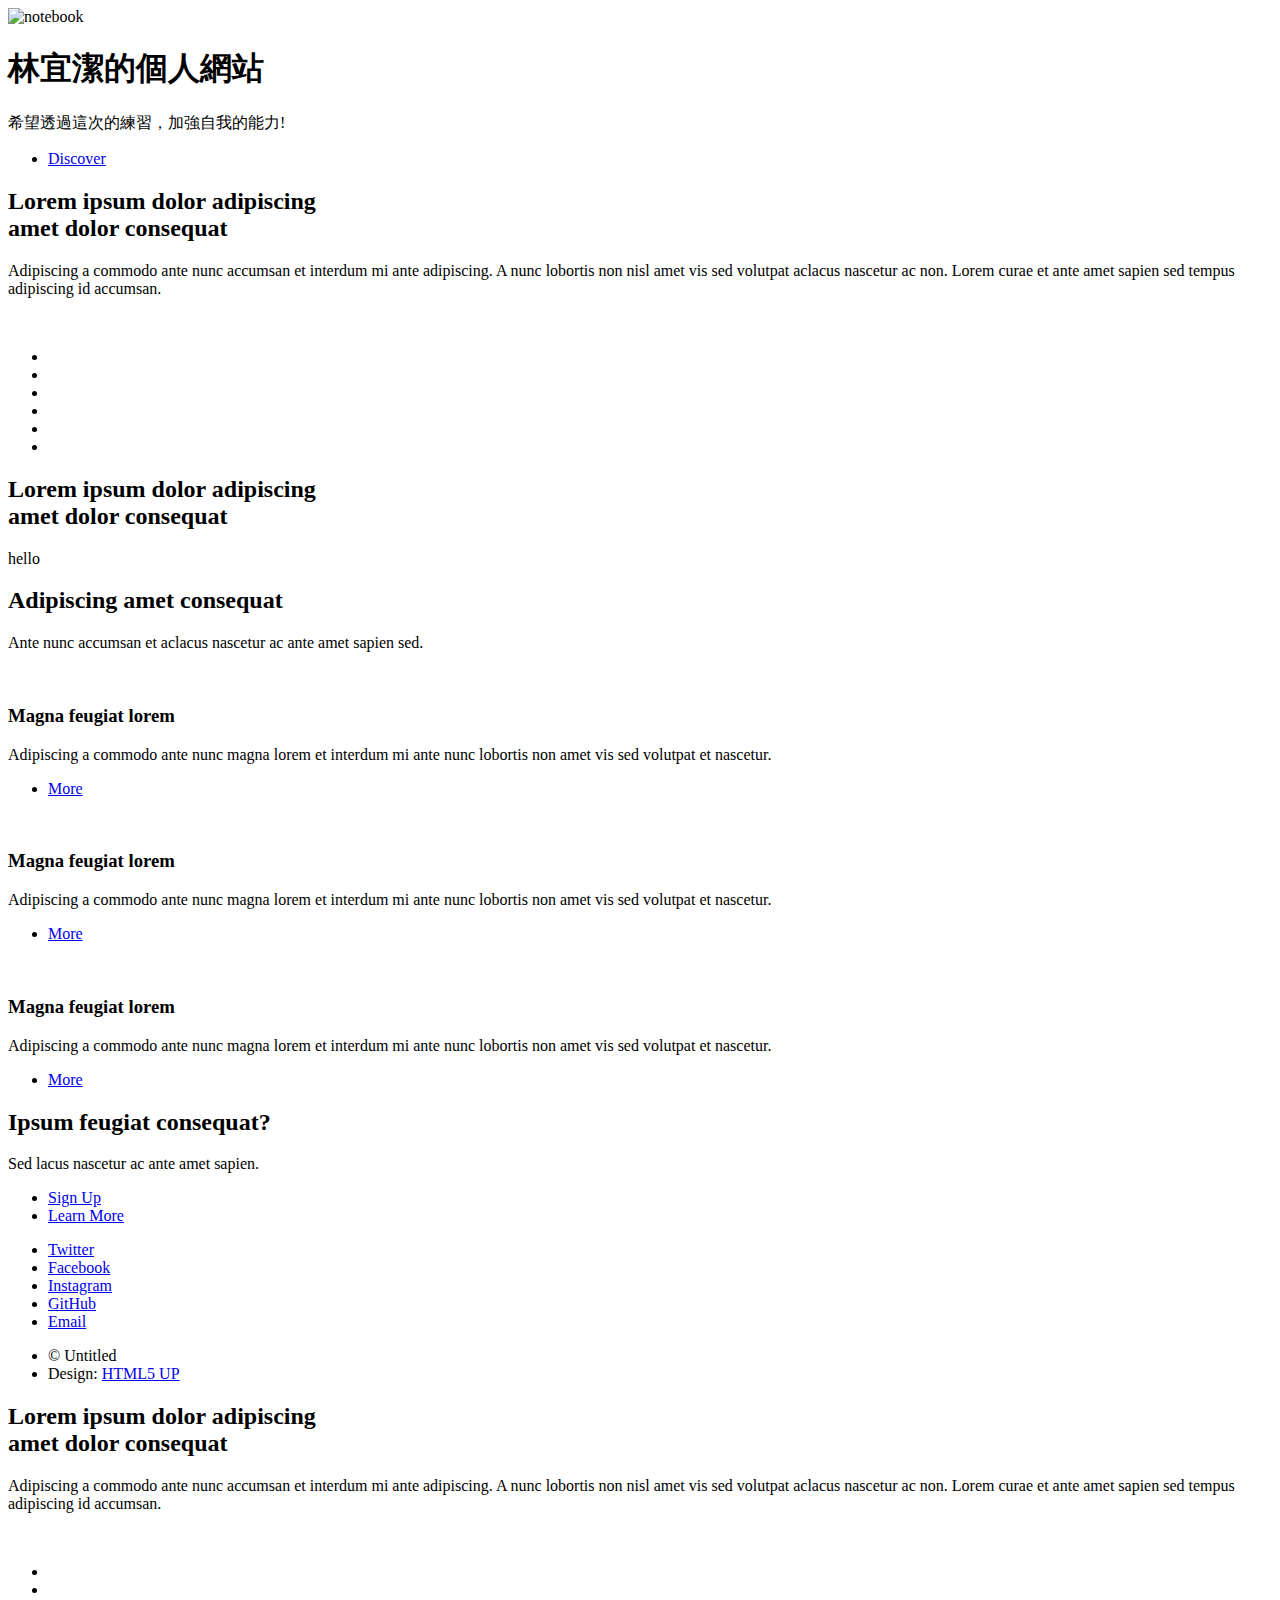
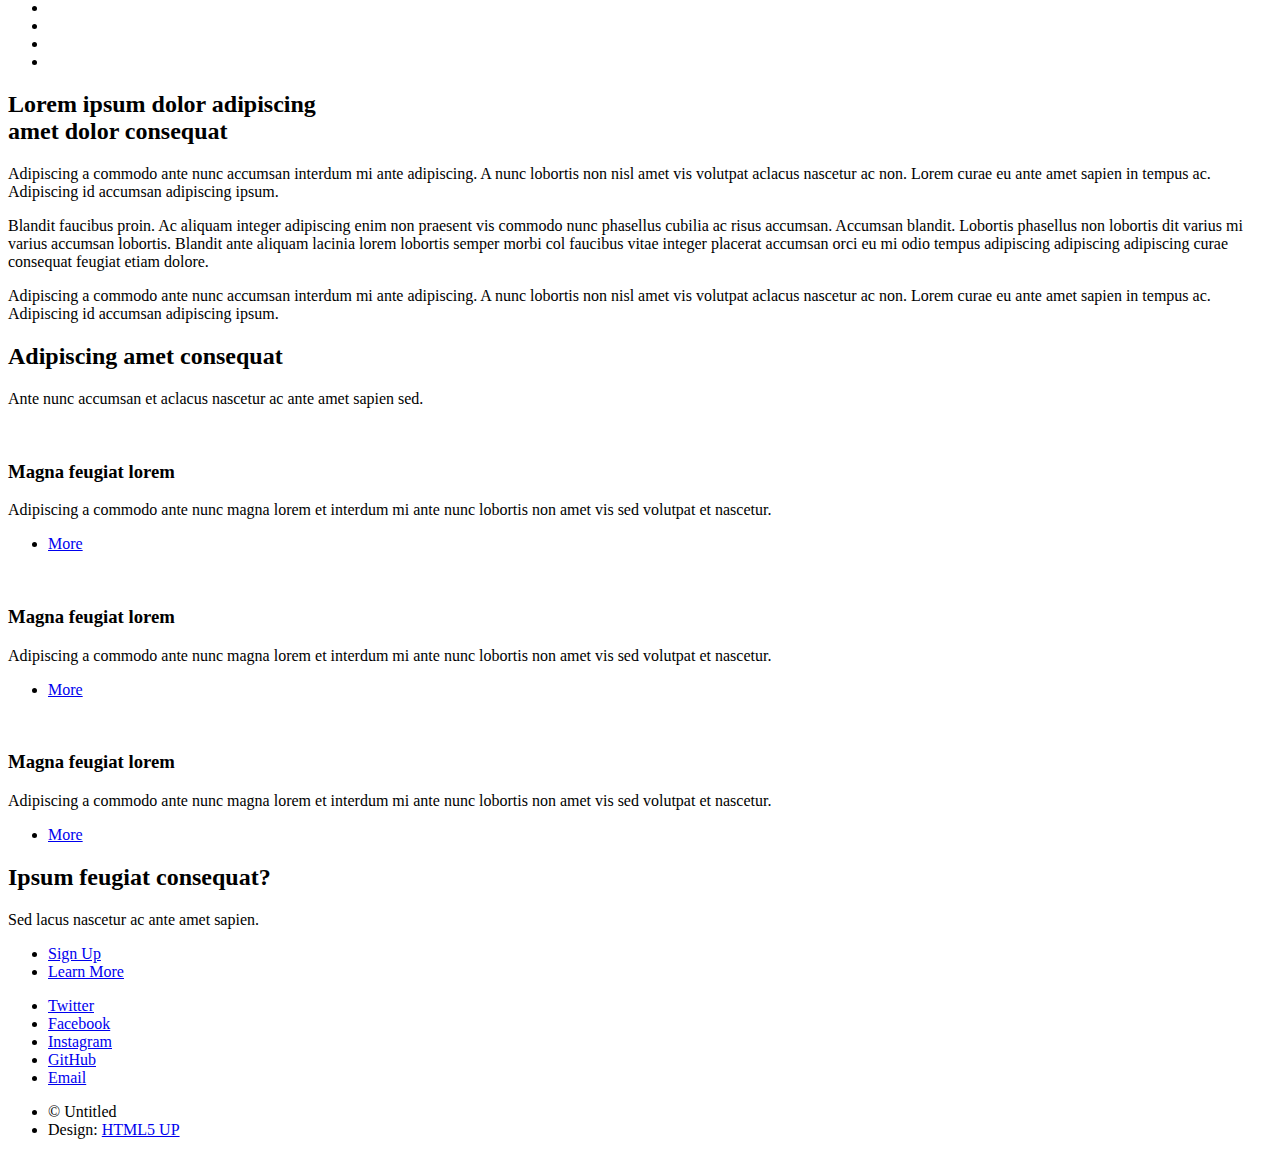
==== index.html @ 926e95f4 "v0" ====
<!DOCTYPE HTML>
<!--
	Photon by HTML5 UP
	html5up.net | @ajlkn
	Free for personal and commercial use under the CCA 3.0 license (html5up.net/license)
-->
<html>
	<head>
		<title>Photon by HTML5 UP</title>
		<meta charset="utf-8" />
		<meta name="viewport" content="width=device-width, initial-scale=1, user-scalable=no" />
		<link rel="stylesheet" href="assets/css/main.css" />
		<noscript><link rel="stylesheet" href="assets/css/noscript.css" /></noscript>
	</head>
	<body class="is-preload">

		<!-- Header -->
			<section id="header">
				<div class="inner">
					<img src="static/img/notebook.jpg" alt="notebook" class="image main" />
					<h1><strong>林宜潔的個人網站</strong></h1>
					<p>希望透過這次的練習，加強自我的能力!</p>
					<ul class="actions special">
						<li><a href="#one" class="button scrolly">Discover</a></li>
					</ul>
				</div>
			</section>

		<!-- One -->
			<section id="one" class="main style1">
				<div class="container">
					<div class="row gtr-150">
						<div class="col-6 col-12-medium">
							<header class="major">
								<h2>Lorem ipsum dolor adipiscing<br />
								amet dolor consequat</h2>
							</header>
							<p>Adipiscing a commodo ante nunc accumsan et interdum mi ante adipiscing. A nunc lobortis non nisl amet vis sed volutpat aclacus nascetur ac non. Lorem curae et ante amet sapien sed tempus adipiscing id accumsan.</p>
						</div>
						<div class="col-6 col-12-medium imp-medium">
							<span class="image fit"><img src="images/pic01.jpg" alt="" /></span>
						</div>
					</div>
				</div>
			</section>

		<!-- Two -->
			<section id="two" class="main style2">
				<div class="container">
					<div class="row gtr-150">
						<div class="col-6 col-12-medium">
							<ul class="major-icons">
								<li><span class="icon solid style1 major fa-code"></span></li>
								<li><span class="icon solid style2 major fa-bolt"></span></li>
								<li><span class="icon solid style3 major fa-camera-retro"></span></li>
								<li><span class="icon solid style4 major fa-cog"></span></li>
								<li><span class="icon solid style5 major fa-desktop"></span></li>
								<li><span class="icon solid style6 major fa-calendar"></span></li>
							</ul>
						</div>
						<div class="col-6 col-12-medium">
							<header class="major">
								<h2>Lorem ipsum dolor adipiscing<br />
								amet dolor consequat</h2>
							</header>
							<p>hello</p>
						</div>
					</div>
				</div>
			</section>

		<!-- Three -->
			<section id="three" class="main style1 special">
				<div class="container">
					<header class="major">
						<h2>Adipiscing amet consequat</h2>
					</header>
					<p>Ante nunc accumsan et aclacus nascetur ac ante amet sapien sed.</p>
					<div class="row gtr-150">
						<div class="col-4 col-12-medium">
							<span class="image fit"><img src="images/pic02.jpg" alt="" /></span>
							<h3>Magna feugiat lorem</h3>
							<p>Adipiscing a commodo ante nunc magna lorem et interdum mi ante nunc lobortis non amet vis sed volutpat et nascetur.</p>
							<ul class="actions special">
								<li><a href="#" class="button">More</a></li>
							</ul>
						</div>
						<div class="col-4 col-12-medium">
							<span class="image fit"><img src="images/pic03.jpg" alt="" /></span>
							<h3>Magna feugiat lorem</h3>
							<p>Adipiscing a commodo ante nunc magna lorem et interdum mi ante nunc lobortis non amet vis sed volutpat et nascetur.</p>
							<ul class="actions special">
								<li><a href="#" class="button">More</a></li>
							</ul>
						</div>
						<div class="col-4 col-12-medium">
							<span class="image fit"><img src="images/pic04.jpg" alt="" /></span>
							<h3>Magna feugiat lorem</h3>
							<p>Adipiscing a commodo ante nunc magna lorem et interdum mi ante nunc lobortis non amet vis sed volutpat et nascetur.</p>
							<ul class="actions special">
								<li><a href="#" class="button">More</a></li>
							</ul>
						</div>
					</div>
				</div>
			</section>

		<!-- Four -->
			<section id="four" class="main style2 special">
				<div class="container">
					<header class="major">
						<h2>Ipsum feugiat consequat?</h2>
					</header>
					<p>Sed lacus nascetur ac ante amet sapien.</p>
					<ul class="actions special">
						<li><a href="#" class="button wide primary">Sign Up</a></li>
						<li><a href="#" class="button wide">Learn More</a></li>
					</ul>
				</div>
			</section>

		<!-- Five -->
		<!--
			<section id="five" class="main style1">
				<div class="container">
					<header class="major special">
						<h2>Elements</h2>
					</header>

					<section>
						<h4>Text</h4>
						<p>This is <b>bold</b> and this is <strong>strong</strong>. This is <i>italic</i> and this is <em>emphasized</em>.
						This is <sup>superscript</sup> text and this is <sub>subscript</sub> text.
						This is <u>underlined</u> and this is code: <code>for (;;) { ... }</code>. Finally, <a href="#">this is a link</a>.</p>
						<hr />
						<header>
							<h4>Heading with a Subtitle</h4>
							<p>Lorem ipsum dolor sit amet nullam id egestas urna aliquam</p>
						</header>
						<p>Nunc lacinia ante nunc ac lobortis. Interdum adipiscing gravida odio porttitor sem non mi integer non faucibus ornare mi ut ante amet placerat aliquet. Volutpat eu sed ante lacinia sapien lorem accumsan varius montes viverra nibh in adipiscing blandit tempus accumsan.</p>
						<header>
							<h5>Heading with a Subtitle</h5>
							<p>Lorem ipsum dolor sit amet nullam id egestas urna aliquam</p>
						</header>
						<p>Nunc lacinia ante nunc ac lobortis. Interdum adipiscing gravida odio porttitor sem non mi integer non faucibus ornare mi ut ante amet placerat aliquet. Volutpat eu sed ante lacinia sapien lorem accumsan varius montes viverra nibh in adipiscing blandit tempus accumsan.</p>
						<hr />
						<h2>Heading Level 2</h2>
						<h3>Heading Level 3</h3>
						<h4>Heading Level 4</h4>
						<h5>Heading Level 5</h5>
						<h6>Heading Level 6</h6>
						<hr />
						<h5>Blockquote</h5>
						<blockquote>Fringilla nisl. Donec accumsan interdum nisi, quis tincidunt felis sagittis eget tempus euismod. Vestibulum ante ipsum primis in faucibus vestibulum. Blandit adipiscing eu felis iaculis volutpat ac adipiscing accumsan faucibus. Vestibulum ante ipsum primis in faucibus lorem ipsum dolor sit amet nullam adipiscing eu felis.</blockquote>
						<h5>Preformatted</h5>
						<pre><code>i = 0;

while (!deck.isInOrder()) {
print 'Iteration ' + i;
deck.shuffle();
i++;
}

print 'It took ' + i + ' iterations to sort the deck.';</code></pre>
					</section>

					<section>
						<h4>Lists</h4>
						<div class="row">
							<div class="col-6 col-12-medium">
								<h5>Unordered</h5>
								<ul>
									<li>Dolor pulvinar etiam.</li>
									<li>Sagittis adipiscing.</li>
									<li>Felis enim feugiat.</li>
								</ul>
								<h5>Alternate</h5>
								<ul class="alt">
									<li>Dolor pulvinar etiam.</li>
									<li>Sagittis adipiscing.</li>
									<li>Felis enim feugiat.</li>
								</ul>
							</div>
							<div class="col-6 col-12-medium">
								<h5>Ordered</h5>
								<ol>
									<li>Dolor pulvinar etiam.</li>
									<li>Etiam vel felis viverra.</li>
									<li>Felis enim feugiat.</li>
									<li>Dolor pulvinar etiam.</li>
									<li>Etiam vel felis lorem.</li>
									<li>Felis enim et feugiat.</li>
								</ol>
								<h5>Icons</h5>
								<ul class="icons">
									<li><a href="#" class="icon brands fa-twitter"><span class="label">Twitter</span></a></li>
									<li><a href="#" class="icon brands fa-facebook-f"><span class="label">Facebook</span></a></li>
									<li><a href="#" class="icon brands fa-instagram"><span class="label">Instagram</span></a></li>
									<li><a href="#" class="icon brands fa-github"><span class="label">Github</span></a></li>
								</ul>
							</div>
						</div>
						<h5>Actions</h5>
						<div class="row">
							<div class="col-6 col-12-medium">
								<ul class="actions">
									<li><a href="#" class="button primary">Default</a></li>
									<li><a href="#" class="button">Default</a></li>
								</ul>
								<ul class="actions small">
									<li><a href="#" class="button primary small">Small</a></li>
									<li><a href="#" class="button small">Small</a></li>
								</ul>
								<ul class="actions stacked">
									<li><a href="#" class="button primary">Default</a></li>
									<li><a href="#" class="button">Default</a></li>
								</ul>
								<ul class="actions stacked">
									<li><a href="#" class="button primary small">Small</a></li>
									<li><a href="#" class="button small">Small</a></li>
								</ul>
							</div>
							<div class="col-6 col-12-medium">
								<ul class="actions stacked">
									<li><a href="#" class="button primary fit">Default</a></li>
									<li><a href="#" class="button fit">Default</a></li>
								</ul>
								<ul class="actions stacked">
									<li><a href="#" class="button primary small fit">Small</a></li>
									<li><a href="#" class="button small fit">Small</a></li>
								</ul>
							</div>
						</div>
					</section>

					<section>
						<h4>Table</h4>
						<h5>Default</h5>
						<div class="table-wrapper">
							<table>
								<thead>
									<tr>
										<th>Name</th>
										<th>Description</th>
										<th>Price</th>
									</tr>
								</thead>
								<tbody>
									<tr>
										<td>Item One</td>
										<td>Ante turpis integer aliquet porttitor.</td>
										<td>29.99</td>
									</tr>
									<tr>
										<td>Item Two</td>
										<td>Vis ac commodo adipiscing arcu aliquet.</td>
										<td>19.99</td>
									</tr>
									<tr>
										<td>Item Three</td>
										<td> Morbi faucibus arcu accumsan lorem.</td>
										<td>29.99</td>
									</tr>
									<tr>
										<td>Item Four</td>
										<td>Vitae integer tempus condimentum.</td>
										<td>19.99</td>
									</tr>
									<tr>
										<td>Item Five</td>
										<td>Ante turpis integer aliquet porttitor.</td>
										<td>29.99</td>
									</tr>
								</tbody>
								<tfoot>
									<tr>
										<td colspan="2"></td>
										<td>100.00</td>
									</tr>
								</tfoot>
							</table>
						</div>

						<h5>Alternate</h5>
						<div class="table-wrapper">
							<table class="alt">
								<thead>
									<tr>
										<th>Name</th>
										<th>Description</th>
										<th>Price</th>
									</tr>
								</thead>
								<tbody>
									<tr>
										<td>Item One</td>
										<td>Ante turpis integer aliquet porttitor.</td>
										<td>29.99</td>
									</tr>
									<tr>
										<td>Item Two</td>
										<td>Vis ac commodo adipiscing arcu aliquet.</td>
										<td>19.99</td>
									</tr>
									<tr>
										<td>Item Three</td>
										<td> Morbi faucibus arcu accumsan lorem.</td>
										<td>29.99</td>
									</tr>
									<tr>
										<td>Item Four</td>
										<td>Vitae integer tempus condimentum.</td>
										<td>19.99</td>
									</tr>
									<tr>
										<td>Item Five</td>
										<td>Ante turpis integer aliquet porttitor.</td>
										<td>29.99</td>
									</tr>
								</tbody>
								<tfoot>
									<tr>
										<td colspan="2"></td>
										<td>100.00</td>
									</tr>
								</tfoot>
							</table>
						</div>
					</section>

					<section>
						<h4>Buttons</h4>
						<ul class="actions">
							<li><a href="#" class="button primary">Primary</a></li>
							<li><a href="#" class="button">Default</a></li>
						</ul>
						<ul class="actions">
							<li><a href="#" class="button large">Large</a></li>
							<li><a href="#" class="button">Default</a></li>
							<li><a href="#" class="button small">Small</a></li>
						</ul>
						<ul class="actions fit">
							<li><a href="#" class="button fit">Fit</a></li>
							<li><a href="#" class="button primary fit">Fit</a></li>
							<li><a href="#" class="button fit">Fit</a></li>
						</ul>
						<ul class="actions fit small">
							<li><a href="#" class="button primary fit small">Fit + Small</a></li>
							<li><a href="#" class="button fit small">Fit + Small</a></li>
							<li><a href="#" class="button primary fit small">Fit + Small</a></li>
						</ul>
						<ul class="actions">
							<li><a href="#" class="button primary icon solid fa-download">Icon</a></li>
							<li><a href="#" class="button icon solid fa-download">Icon</a></li>
						</ul>
						<ul class="actions">
							<li><span class="button primary disabled">Disabled</span></li>
							<li><span class="button disabled">Disabled</span></li>
						</ul>
					</section>

					<section>
						<h4>Form</h4>
						<form method="post" action="#">
							<div class="row gtr-uniform gtr-50">
								<div class="col-6 col-12-xsmall">
									<input type="text" name="demo-name" id="demo-name" value="" placeholder="Name" />
								</div>
								<div class="col-6 col-12-xsmall">
									<input type="email" name="demo-email" id="demo-email" value="" placeholder="Email" />
								</div>
								<div class="col-12">
									<select name="demo-category" id="demo-category">
										<option value="">- Category -</option>
										<option value="1">Manufacturing</option>
										<option value="1">Shipping</option>
										<option value="1">Administration</option>
										<option value="1">Human Resources</option>
									</select>
								</div>
								<div class="col-4 col-12-small">
									<input type="radio" id="demo-priority-low" name="demo-priority" checked>
									<label for="demo-priority-low">Low</label>
								</div>
								<div class="col-4 col-12-small">
									<input type="radio" id="demo-priority-normal" name="demo-priority">
									<label for="demo-priority-normal">Normal</label>
								</div>
								<div class="col-4 col-12-small">
									<input type="radio" id="demo-priority-high" name="demo-priority">
									<label for="demo-priority-high">High</label>
								</div>
								<div class="col-6 col-12-small">
									<input type="checkbox" id="demo-copy" name="demo-copy">
									<label for="demo-copy">Email me a copy</label>
								</div>
								<div class="col-6 col-12-small">
									<input type="checkbox" id="demo-human" name="demo-human" checked>
									<label for="demo-human">Not a robot</label>
								</div>
								<div class="col-12">
									<textarea name="demo-message" id="demo-message" placeholder="Enter your message" rows="6"></textarea>
								</div>
								<div class="col-12">
									<ul class="actions">
										<li><input type="submit" value="Send Message" class="primary" /></li>
										<li><input type="reset" value="Reset" /></li>
									</ul>
								</div>
							</div>
						</form>
					</section>

					<section>
						<h4>Image</h4>
						<h5>Fit</h5>
						<div class="box alt">
							<div class="row gtr-uniform gtr-50">
								<div class="col-12"><span class="image fit"><img src="images/pic06.jpg" alt="" /></span></div>
								<div class="col-4"><span class="image fit"><img src="images/pic02.jpg" alt="" /></span></div>
								<div class="col-4"><span class="image fit"><img src="images/pic03.jpg" alt="" /></span></div>
								<div class="col-4"><span class="image fit"><img src="images/pic04.jpg" alt="" /></span></div>
								<div class="col-4"><span class="image fit"><img src="images/pic03.jpg" alt="" /></span></div>
								<div class="col-4"><span class="image fit"><img src="images/pic04.jpg" alt="" /></span></div>
								<div class="col-4"><span class="image fit"><img src="images/pic02.jpg" alt="" /></span></div>
								<div class="col-4"><span class="image fit"><img src="images/pic04.jpg" alt="" /></span></div>
								<div class="col-4"><span class="image fit"><img src="images/pic02.jpg" alt="" /></span></div>
								<div class="col-4"><span class="image fit"><img src="images/pic03.jpg" alt="" /></span></div>
							</div>
						</div>
						<h5>Left &amp; Right</h5>
						<p><span class="image left"><img src="images/pic05.jpg" alt="" /></span>Fringilla nisl. Donec accumsan interdum nisi, quis tincidunt felis sagittis eget. tempus euismod. Vestibulum ante ipsum primis in faucibus vestibulum. Blandit adipiscing eu felis iaculis volutpat ac adipiscing accumsan eu faucibus. Integer ac pellentesque praesent tincidunt felis sagittis eget. tempus euismod. Vestibulum ante ipsum primis in faucibus vestibulum. Blandit adipiscing eu felis iaculis volutpat ac adipiscing accumsan eu faucibus. Integer ac pellentesque praesent. Donec accumsan interdum nisi, quis tincidunt felis sagittis eget. tempus euismod. Vestibulum ante ipsum primis in faucibus vestibulum. Blandit adipiscing eu felis iaculis volutpat ac adipiscing accumsan eu faucibus. Integer ac pellentesque praesent tincidunt felis sagittis eget. tempus euismod. Vestibulum ante ipsum primis in faucibus vestibulum. Blandit adipiscing eu felis iaculis volutpat ac adipiscing accumsan eu faucibus. Integer ac pellentesque praesent. Blandit adipiscing eu felis iaculis volutpat ac adipiscing accumsan eu faucibus. Integer ac pellentesque praesent tincidunt felis sagittis eget. tempus euismod. Vestibulum ante ipsum primis in faucibus vestibulum. Blandit adipiscing eu felis iaculis volutpat ac adipiscing accumsan eu faucibus. Integer ac pellentesque praesent.</p>
						<p><span class="image right"><img src="images/pic05.jpg" alt="" /></span>Fringilla nisl. Donec accumsan interdum nisi, quis tincidunt felis sagittis eget. tempus euismod. Vestibulum ante ipsum primis in faucibus vestibulum. Blandit adipiscing eu felis iaculis volutpat ac adipiscing accumsan eu faucibus. Integer ac pellentesque praesent tincidunt felis sagittis eget. tempus euismod. Vestibulum ante ipsum primis in faucibus vestibulum. Blandit adipiscing eu felis iaculis volutpat ac adipiscing accumsan eu faucibus. Integer ac pellentesque praesent. Donec accumsan interdum nisi, quis tincidunt felis sagittis eget. tempus euismod. Vestibulum ante ipsum primis in faucibus vestibulum. Blandit adipiscing eu felis iaculis volutpat ac adipiscing accumsan eu faucibus. Integer ac pellentesque praesent tincidunt felis sagittis eget. tempus euismod. Vestibulum ante ipsum primis in faucibus vestibulum. Blandit adipiscing eu felis iaculis volutpat ac adipiscing accumsan eu faucibus. Integer ac pellentesque praesent. Blandit adipiscing eu felis iaculis volutpat ac adipiscing accumsan eu faucibus. Integer ac pellentesque praesent tincidunt felis sagittis eget. tempus euismod. Vestibulum ante ipsum primis in faucibus vestibulum. Blandit adipiscing eu felis iaculis volutpat ac adipiscing accumsan eu faucibus. Integer ac pellentesque praesent.</p>
					</section>

				</div>
			</section>
		-->

		<!-- Footer -->
			<section id="footer">
				<ul class="icons">
					<li><a href="#" class="icon brands alt fa-twitter"><span class="label">Twitter</span></a></li>
					<li><a href="#" class="icon brands alt fa-facebook-f"><span class="label">Facebook</span></a></li>
					<li><a href="#" class="icon brands alt fa-instagram"><span class="label">Instagram</span></a></li>
					<li><a href="#" class="icon brands alt fa-github"><span class="label">GitHub</span></a></li>
					<li><a href="#" class="icon solid alt fa-envelope"><span class="label">Email</span></a></li>
				</ul>
				<ul class="copyright">
					<li>&copy; Untitled</li><li>Design: <a href="http://html5up.net">HTML5 UP</a></li>
				</ul>
			</section>

		<!-- Scripts -->
			<script src="assets/js/jquery.min.js"></script>
			<script src="assets/js/jquery.scrolly.min.js"></script>
			<script src="assets/js/browser.min.js"></script>
			<script src="assets/js/breakpoints.min.js"></script>
			<script src="assets/js/util.js"></script>
			<script src="assets/js/main.js"></script>

	</body>
</html>

		<!-- One -->
			<section id="one" class="main style1">
				<div class="container">
					<div class="row gtr-150">
						<div class="col-6 col-12-medium">
							<header class="major">
								<h2>Lorem ipsum dolor adipiscing<br />
								amet dolor consequat</h2>
							</header>
							<p>Adipiscing a commodo ante nunc accumsan et interdum mi ante adipiscing. A nunc lobortis non nisl amet vis sed volutpat aclacus nascetur ac non. Lorem curae et ante amet sapien sed tempus adipiscing id accumsan.</p>
						</div>
						<div class="col-6 col-12-medium imp-medium">
							<span class="image fit"><img src="images/pic01.jpg" alt="" /></span>
						</div>
					</div>
				</div>
			</section>

		<!-- Two -->
			<section id="two" class="main style2">
				<div class="container">
					<div class="row gtr-150">
						<div class="col-6 col-12-medium">
							<ul class="major-icons">
								<li><span class="icon solid style1 major fa-code"></span></li>
								<li><span class="icon solid style2 major fa-bolt"></span></li>
								<li><span class="icon solid style3 major fa-camera-retro"></span></li>
								<li><span class="icon solid style4 major fa-cog"></span></li>
								<li><span class="icon solid style5 major fa-desktop"></span></li>
								<li><span class="icon solid style6 major fa-calendar"></span></li>
							</ul>
						</div>
						<div class="col-6 col-12-medium">
							<header class="major">
								<h2>Lorem ipsum dolor adipiscing<br />
								amet dolor consequat</h2>
							</header>
							<p>Adipiscing a commodo ante nunc accumsan interdum mi ante adipiscing. A nunc lobortis non nisl amet vis volutpat aclacus nascetur ac non. Lorem curae eu ante amet sapien in tempus ac. Adipiscing id accumsan adipiscing ipsum.</p>
							<p>Blandit faucibus proin. Ac aliquam integer adipiscing enim non praesent vis commodo nunc phasellus cubilia ac risus accumsan. Accumsan blandit. Lobortis phasellus non lobortis dit varius mi varius accumsan lobortis. Blandit ante aliquam lacinia lorem lobortis semper morbi col faucibus vitae integer placerat accumsan orci eu mi odio tempus adipiscing adipiscing adipiscing curae consequat feugiat etiam dolore.</p>
							<p>Adipiscing a commodo ante nunc accumsan interdum mi ante adipiscing. A nunc lobortis non nisl amet vis volutpat aclacus nascetur ac non. Lorem curae eu ante amet sapien in tempus ac. Adipiscing id accumsan adipiscing ipsum.</p>
						</div>
					</div>
				</div>
			</section>

		<!-- Three -->
			<section id="three" class="main style1 special">
				<div class="container">
					<header class="major">
						<h2>Adipiscing amet consequat</h2>
					</header>
					<p>Ante nunc accumsan et aclacus nascetur ac ante amet sapien sed.</p>
					<div class="row gtr-150">
						<div class="col-4 col-12-medium">
							<span class="image fit"><img src="images/pic02.jpg" alt="" /></span>
							<h3>Magna feugiat lorem</h3>
							<p>Adipiscing a commodo ante nunc magna lorem et interdum mi ante nunc lobortis non amet vis sed volutpat et nascetur.</p>
							<ul class="actions special">
								<li><a href="#" class="button">More</a></li>
							</ul>
						</div>
						<div class="col-4 col-12-medium">
							<span class="image fit"><img src="images/pic03.jpg" alt="" /></span>
							<h3>Magna feugiat lorem</h3>
							<p>Adipiscing a commodo ante nunc magna lorem et interdum mi ante nunc lobortis non amet vis sed volutpat et nascetur.</p>
							<ul class="actions special">
								<li><a href="#" class="button">More</a></li>
							</ul>
						</div>
						<div class="col-4 col-12-medium">
							<span class="image fit"><img src="images/pic04.jpg" alt="" /></span>
							<h3>Magna feugiat lorem</h3>
							<p>Adipiscing a commodo ante nunc magna lorem et interdum mi ante nunc lobortis non amet vis sed volutpat et nascetur.</p>
							<ul class="actions special">
								<li><a href="#" class="button">More</a></li>
							</ul>
						</div>
					</div>
				</div>
			</section>

		<!-- Four -->
			<section id="four" class="main style2 special">
				<div class="container">
					<header class="major">
						<h2>Ipsum feugiat consequat?</h2>
					</header>
					<p>Sed lacus nascetur ac ante amet sapien.</p>
					<ul class="actions special">
						<li><a href="#" class="button wide primary">Sign Up</a></li>
						<li><a href="#" class="button wide">Learn More</a></li>
					</ul>
				</div>
			</section>

		<!-- Five -->
		<!--
			<section id="five" class="main style1">
				<div class="container">
					<header class="major special">
						<h2>Elements</h2>
					</header>

					<section>
						<h4>Text</h4>
						<p>This is <b>bold</b> and this is <strong>strong</strong>. This is <i>italic</i> and this is <em>emphasized</em>.
						This is <sup>superscript</sup> text and this is <sub>subscript</sub> text.
						This is <u>underlined</u> and this is code: <code>for (;;) { ... }</code>. Finally, <a href="#">this is a link</a>.</p>
						<hr />
						<header>
							<h4>Heading with a Subtitle</h4>
							<p>Lorem ipsum dolor sit amet nullam id egestas urna aliquam</p>
						</header>
						<p>Nunc lacinia ante nunc ac lobortis. Interdum adipiscing gravida odio porttitor sem non mi integer non faucibus ornare mi ut ante amet placerat aliquet. Volutpat eu sed ante lacinia sapien lorem accumsan varius montes viverra nibh in adipiscing blandit tempus accumsan.</p>
						<header>
							<h5>Heading with a Subtitle</h5>
							<p>Lorem ipsum dolor sit amet nullam id egestas urna aliquam</p>
						</header>
						<p>Nunc lacinia ante nunc ac lobortis. Interdum adipiscing gravida odio porttitor sem non mi integer non faucibus ornare mi ut ante amet placerat aliquet. Volutpat eu sed ante lacinia sapien lorem accumsan varius montes viverra nibh in adipiscing blandit tempus accumsan.</p>
						<hr />
						<h2>Heading Level 2</h2>
						<h3>Heading Level 3</h3>
						<h4>Heading Level 4</h4>
						<h5>Heading Level 5</h5>
						<h6>Heading Level 6</h6>
						<hr />
						<h5>Blockquote</h5>
						<blockquote>Fringilla nisl. Donec accumsan interdum nisi, quis tincidunt felis sagittis eget tempus euismod. Vestibulum ante ipsum primis in faucibus vestibulum. Blandit adipiscing eu felis iaculis volutpat ac adipiscing accumsan faucibus. Vestibulum ante ipsum primis in faucibus lorem ipsum dolor sit amet nullam adipiscing eu felis.</blockquote>
						<h5>Preformatted</h5>
						<pre><code>i = 0;

while (!deck.isInOrder()) {
print 'Iteration ' + i;
deck.shuffle();
i++;
}

print 'It took ' + i + ' iterations to sort the deck.';</code></pre>
					</section>

					<section>
						<h4>Lists</h4>
						<div class="row">
							<div class="col-6 col-12-medium">
								<h5>Unordered</h5>
								<ul>
									<li>Dolor pulvinar etiam.</li>
									<li>Sagittis adipiscing.</li>
									<li>Felis enim feugiat.</li>
								</ul>
								<h5>Alternate</h5>
								<ul class="alt">
									<li>Dolor pulvinar etiam.</li>
									<li>Sagittis adipiscing.</li>
									<li>Felis enim feugiat.</li>
								</ul>
							</div>
							<div class="col-6 col-12-medium">
								<h5>Ordered</h5>
								<ol>
									<li>Dolor pulvinar etiam.</li>
									<li>Etiam vel felis viverra.</li>
									<li>Felis enim feugiat.</li>
									<li>Dolor pulvinar etiam.</li>
									<li>Etiam vel felis lorem.</li>
									<li>Felis enim et feugiat.</li>
								</ol>
								<h5>Icons</h5>
								<ul class="icons">
									<li><a href="#" class="icon brands fa-twitter"><span class="label">Twitter</span></a></li>
									<li><a href="#" class="icon brands fa-facebook-f"><span class="label">Facebook</span></a></li>
									<li><a href="#" class="icon brands fa-instagram"><span class="label">Instagram</span></a></li>
									<li><a href="#" class="icon brands fa-github"><span class="label">Github</span></a></li>
								</ul>
							</div>
						</div>
						<h5>Actions</h5>
						<div class="row">
							<div class="col-6 col-12-medium">
								<ul class="actions">
									<li><a href="#" class="button primary">Default</a></li>
									<li><a href="#" class="button">Default</a></li>
								</ul>
								<ul class="actions small">
									<li><a href="#" class="button primary small">Small</a></li>
									<li><a href="#" class="button small">Small</a></li>
								</ul>
								<ul class="actions stacked">
									<li><a href="#" class="button primary">Default</a></li>
									<li><a href="#" class="button">Default</a></li>
								</ul>
								<ul class="actions stacked">
									<li><a href="#" class="button primary small">Small</a></li>
									<li><a href="#" class="button small">Small</a></li>
								</ul>
							</div>
							<div class="col-6 col-12-medium">
								<ul class="actions stacked">
									<li><a href="#" class="button primary fit">Default</a></li>
									<li><a href="#" class="button fit">Default</a></li>
								</ul>
								<ul class="actions stacked">
									<li><a href="#" class="button primary small fit">Small</a></li>
									<li><a href="#" class="button small fit">Small</a></li>
								</ul>
							</div>
						</div>
					</section>

					<section>
						<h4>Table</h4>
						<h5>Default</h5>
						<div class="table-wrapper">
							<table>
								<thead>
									<tr>
										<th>Name</th>
										<th>Description</th>
										<th>Price</th>
									</tr>
								</thead>
								<tbody>
									<tr>
										<td>Item One</td>
										<td>Ante turpis integer aliquet porttitor.</td>
										<td>29.99</td>
									</tr>
									<tr>
										<td>Item Two</td>
										<td>Vis ac commodo adipiscing arcu aliquet.</td>
										<td>19.99</td>
									</tr>
									<tr>
										<td>Item Three</td>
										<td> Morbi faucibus arcu accumsan lorem.</td>
										<td>29.99</td>
									</tr>
									<tr>
										<td>Item Four</td>
										<td>Vitae integer tempus condimentum.</td>
										<td>19.99</td>
									</tr>
									<tr>
										<td>Item Five</td>
										<td>Ante turpis integer aliquet porttitor.</td>
										<td>29.99</td>
									</tr>
								</tbody>
								<tfoot>
									<tr>
										<td colspan="2"></td>
										<td>100.00</td>
									</tr>
								</tfoot>
							</table>
						</div>

						<h5>Alternate</h5>
						<div class="table-wrapper">
							<table class="alt">
								<thead>
									<tr>
										<th>Name</th>
										<th>Description</th>
										<th>Price</th>
									</tr>
								</thead>
								<tbody>
									<tr>
										<td>Item One</td>
										<td>Ante turpis integer aliquet porttitor.</td>
										<td>29.99</td>
									</tr>
									<tr>
										<td>Item Two</td>
										<td>Vis ac commodo adipiscing arcu aliquet.</td>
										<td>19.99</td>
									</tr>
									<tr>
										<td>Item Three</td>
										<td> Morbi faucibus arcu accumsan lorem.</td>
										<td>29.99</td>
									</tr>
									<tr>
										<td>Item Four</td>
										<td>Vitae integer tempus condimentum.</td>
										<td>19.99</td>
									</tr>
									<tr>
										<td>Item Five</td>
										<td>Ante turpis integer aliquet porttitor.</td>
										<td>29.99</td>
									</tr>
								</tbody>
								<tfoot>
									<tr>
										<td colspan="2"></td>
										<td>100.00</td>
									</tr>
								</tfoot>
							</table>
						</div>
					</section>

					<section>
						<h4>Buttons</h4>
						<ul class="actions">
							<li><a href="#" class="button primary">Primary</a></li>
							<li><a href="#" class="button">Default</a></li>
						</ul>
						<ul class="actions">
							<li><a href="#" class="button large">Large</a></li>
							<li><a href="#" class="button">Default</a></li>
							<li><a href="#" class="button small">Small</a></li>
						</ul>
						<ul class="actions fit">
							<li><a href="#" class="button fit">Fit</a></li>
							<li><a href="#" class="button primary fit">Fit</a></li>
							<li><a href="#" class="button fit">Fit</a></li>
						</ul>
						<ul class="actions fit small">
							<li><a href="#" class="button primary fit small">Fit + Small</a></li>
							<li><a href="#" class="button fit small">Fit + Small</a></li>
							<li><a href="#" class="button primary fit small">Fit + Small</a></li>
						</ul>
						<ul class="actions">
							<li><a href="#" class="button primary icon solid fa-download">Icon</a></li>
							<li><a href="#" class="button icon solid fa-download">Icon</a></li>
						</ul>
						<ul class="actions">
							<li><span class="button primary disabled">Disabled</span></li>
							<li><span class="button disabled">Disabled</span></li>
						</ul>
					</section>

					<section>
						<h4>Form</h4>
						<form method="post" action="#">
							<div class="row gtr-uniform gtr-50">
								<div class="col-6 col-12-xsmall">
									<input type="text" name="demo-name" id="demo-name" value="" placeholder="Name" />
								</div>
								<div class="col-6 col-12-xsmall">
									<input type="email" name="demo-email" id="demo-email" value="" placeholder="Email" />
								</div>
								<div class="col-12">
									<select name="demo-category" id="demo-category">
										<option value="">- Category -</option>
										<option value="1">Manufacturing</option>
										<option value="1">Shipping</option>
										<option value="1">Administration</option>
										<option value="1">Human Resources</option>
									</select>
								</div>
								<div class="col-4 col-12-small">
									<input type="radio" id="demo-priority-low" name="demo-priority" checked>
									<label for="demo-priority-low">Low</label>
								</div>
								<div class="col-4 col-12-small">
									<input type="radio" id="demo-priority-normal" name="demo-priority">
									<label for="demo-priority-normal">Normal</label>
								</div>
								<div class="col-4 col-12-small">
									<input type="radio" id="demo-priority-high" name="demo-priority">
									<label for="demo-priority-high">High</label>
								</div>
								<div class="col-6 col-12-small">
									<input type="checkbox" id="demo-copy" name="demo-copy">
									<label for="demo-copy">Email me a copy</label>
								</div>
								<div class="col-6 col-12-small">
									<input type="checkbox" id="demo-human" name="demo-human" checked>
									<label for="demo-human">Not a robot</label>
								</div>
								<div class="col-12">
									<textarea name="demo-message" id="demo-message" placeholder="Enter your message" rows="6"></textarea>
								</div>
								<div class="col-12">
									<ul class="actions">
										<li><input type="submit" value="Send Message" class="primary" /></li>
										<li><input type="reset" value="Reset" /></li>
									</ul>
								</div>
							</div>
						</form>
					</section>

					<section>
						<h4>Image</h4>
						<h5>Fit</h5>
						<div class="box alt">
							<div class="row gtr-uniform gtr-50">
								<div class="col-12"><span class="image fit"><img src="images/pic06.jpg" alt="" /></span></div>
								<div class="col-4"><span class="image fit"><img src="images/pic02.jpg" alt="" /></span></div>
								<div class="col-4"><span class="image fit"><img src="images/pic03.jpg" alt="" /></span></div>
								<div class="col-4"><span class="image fit"><img src="images/pic04.jpg" alt="" /></span></div>
								<div class="col-4"><span class="image fit"><img src="images/pic03.jpg" alt="" /></span></div>
								<div class="col-4"><span class="image fit"><img src="images/pic04.jpg" alt="" /></span></div>
								<div class="col-4"><span class="image fit"><img src="images/pic02.jpg" alt="" /></span></div>
								<div class="col-4"><span class="image fit"><img src="images/pic04.jpg" alt="" /></span></div>
								<div class="col-4"><span class="image fit"><img src="images/pic02.jpg" alt="" /></span></div>
								<div class="col-4"><span class="image fit"><img src="images/pic03.jpg" alt="" /></span></div>
							</div>
						</div>
						<h5>Left &amp; Right</h5>
						<p><span class="image left"><img src="images/pic05.jpg" alt="" /></span>Fringilla nisl. Donec accumsan interdum nisi, quis tincidunt felis sagittis eget. tempus euismod. Vestibulum ante ipsum primis in faucibus vestibulum. Blandit adipiscing eu felis iaculis volutpat ac adipiscing accumsan eu faucibus. Integer ac pellentesque praesent tincidunt felis sagittis eget. tempus euismod. Vestibulum ante ipsum primis in faucibus vestibulum. Blandit adipiscing eu felis iaculis volutpat ac adipiscing accumsan eu faucibus. Integer ac pellentesque praesent. Donec accumsan interdum nisi, quis tincidunt felis sagittis eget. tempus euismod. Vestibulum ante ipsum primis in faucibus vestibulum. Blandit adipiscing eu felis iaculis volutpat ac adipiscing accumsan eu faucibus. Integer ac pellentesque praesent tincidunt felis sagittis eget. tempus euismod. Vestibulum ante ipsum primis in faucibus vestibulum. Blandit adipiscing eu felis iaculis volutpat ac adipiscing accumsan eu faucibus. Integer ac pellentesque praesent. Blandit adipiscing eu felis iaculis volutpat ac adipiscing accumsan eu faucibus. Integer ac pellentesque praesent tincidunt felis sagittis eget. tempus euismod. Vestibulum ante ipsum primis in faucibus vestibulum. Blandit adipiscing eu felis iaculis volutpat ac adipiscing accumsan eu faucibus. Integer ac pellentesque praesent.</p>
						<p><span class="image right"><img src="images/pic05.jpg" alt="" /></span>Fringilla nisl. Donec accumsan interdum nisi, quis tincidunt felis sagittis eget. tempus euismod. Vestibulum ante ipsum primis in faucibus vestibulum. Blandit adipiscing eu felis iaculis volutpat ac adipiscing accumsan eu faucibus. Integer ac pellentesque praesent tincidunt felis sagittis eget. tempus euismod. Vestibulum ante ipsum primis in faucibus vestibulum. Blandit adipiscing eu felis iaculis volutpat ac adipiscing accumsan eu faucibus. Integer ac pellentesque praesent. Donec accumsan interdum nisi, quis tincidunt felis sagittis eget. tempus euismod. Vestibulum ante ipsum primis in faucibus vestibulum. Blandit adipiscing eu felis iaculis volutpat ac adipiscing accumsan eu faucibus. Integer ac pellentesque praesent tincidunt felis sagittis eget. tempus euismod. Vestibulum ante ipsum primis in faucibus vestibulum. Blandit adipiscing eu felis iaculis volutpat ac adipiscing accumsan eu faucibus. Integer ac pellentesque praesent. Blandit adipiscing eu felis iaculis volutpat ac adipiscing accumsan eu faucibus. Integer ac pellentesque praesent tincidunt felis sagittis eget. tempus euismod. Vestibulum ante ipsum primis in faucibus vestibulum. Blandit adipiscing eu felis iaculis volutpat ac adipiscing accumsan eu faucibus. Integer ac pellentesque praesent.</p>
					</section>

				</div>
			</section>
		-->

		<!-- Footer -->
			<section id="footer">
				<ul class="icons">
					<li><a href="#" class="icon brands alt fa-twitter"><span class="label">Twitter</span></a></li>
					<li><a href="#" class="icon brands alt fa-facebook-f"><span class="label">Facebook</span></a></li>
					<li><a href="#" class="icon brands alt fa-instagram"><span class="label">Instagram</span></a></li>
					<li><a href="#" class="icon brands alt fa-github"><span class="label">GitHub</span></a></li>
					<li><a href="#" class="icon solid alt fa-envelope"><span class="label">Email</span></a></li>
				</ul>
				<ul class="copyright">
					<li>&copy; Untitled</li><li>Design: <a href="http://html5up.net">HTML5 UP</a></li>
				</ul>
			</section>

		<!-- Scripts -->
			<script src="assets/js/jquery.min.js"></script>
			<script src="assets/js/jquery.scrolly.min.js"></script>
			<script src="assets/js/browser.min.js"></script>
			<script src="assets/js/breakpoints.min.js"></script>
			<script src="assets/js/util.js"></script>
			<script src="assets/js/main.js"></script>

	</body>
</html
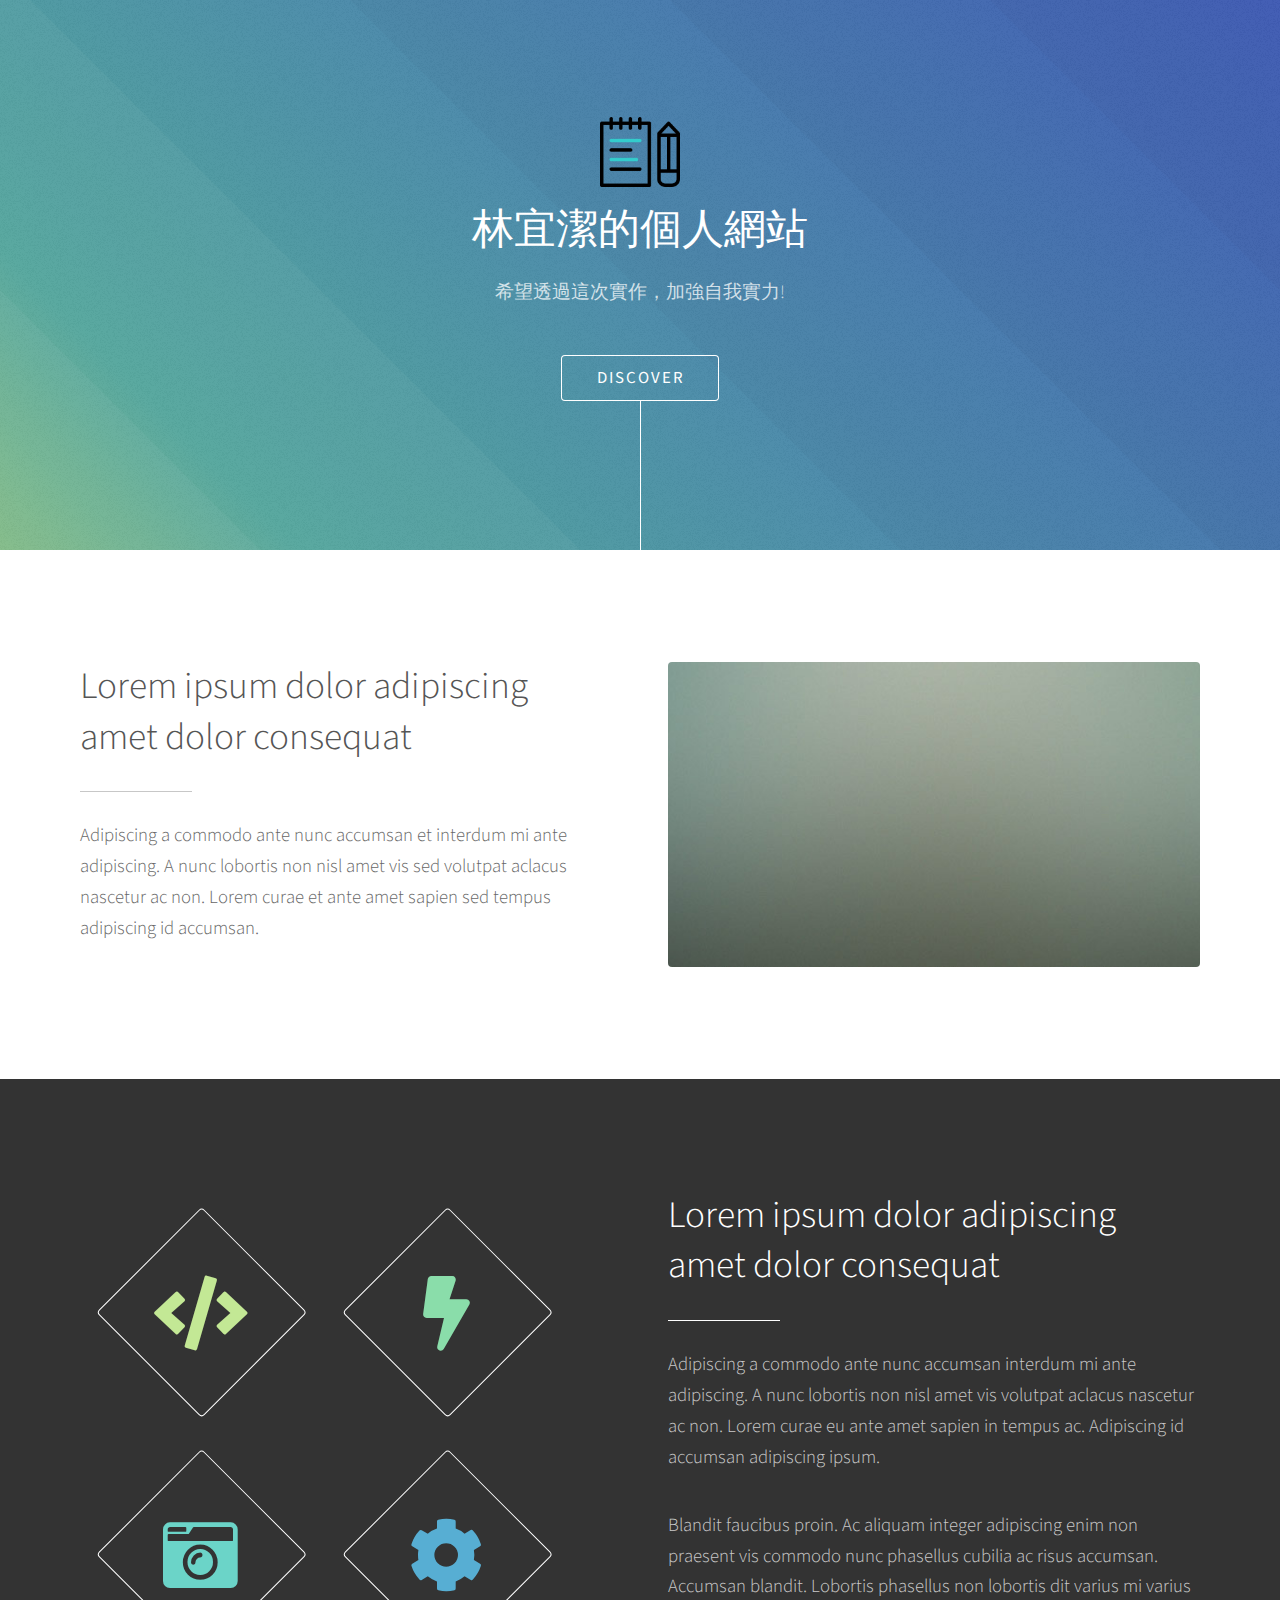
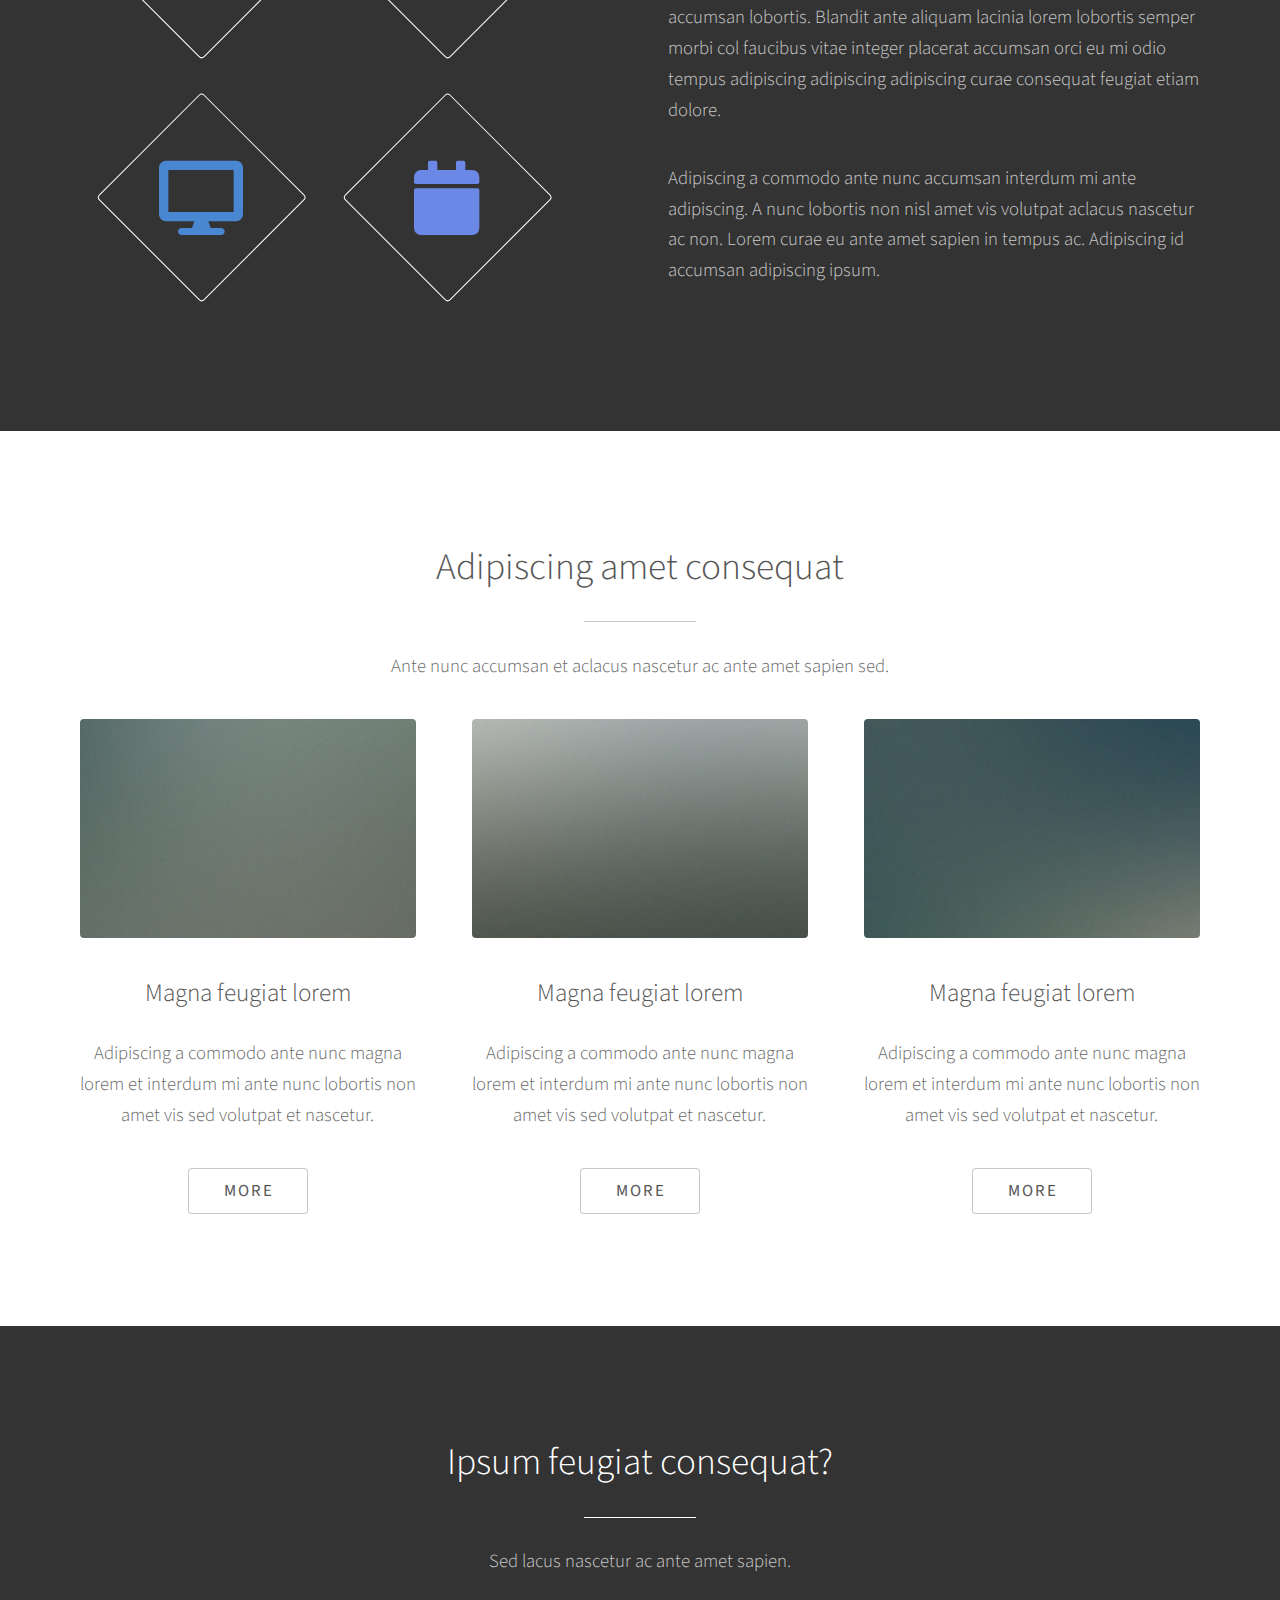
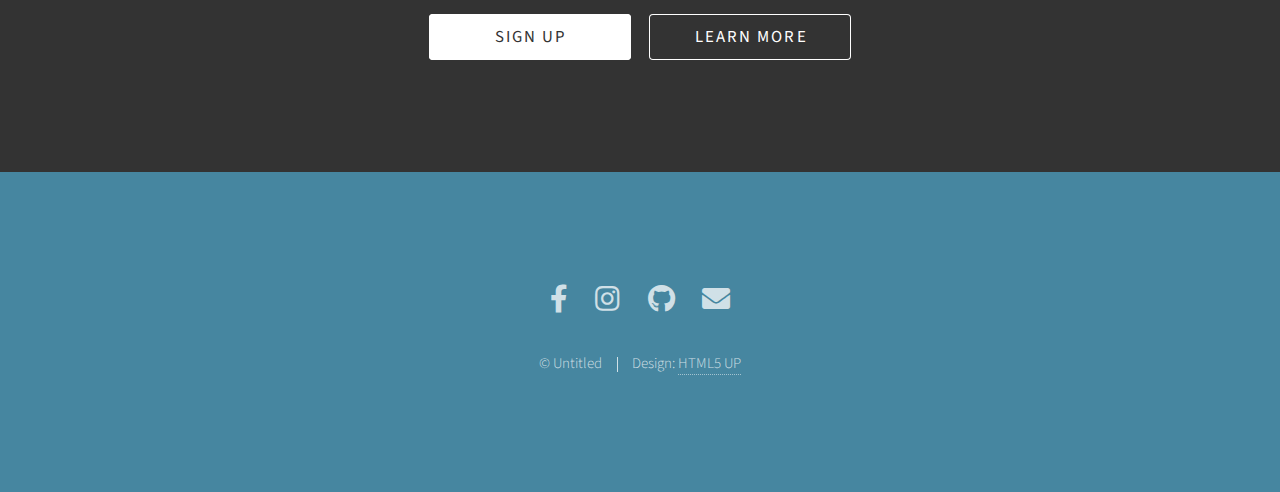
==== commit bfcb0a71: "v0" ====
--- a/index.html
+++ b/index.html
@@ -17,9 +17,9 @@
 		<!-- Header -->
 			<section id="header">
 				<div class="inner">
-					<img src="static/img/notebook.jpg" alt="notebook" class="image main" />
+					<img src="images/notebook.png" alt="Notebook" style="width: 80px; height: auto;" />
 					<h1><strong>林宜潔的個人網站</strong></h1>
-					<p>希望透過這次的練習，加強自我的能力!</p>
+					<p>希望透過這次實作，加強自我實力!</p>
 					<ul class="actions special">
 						<li><a href="#one" class="button scrolly">Discover</a></li>
 					</ul>
@@ -63,7 +63,9 @@
 								<h2>Lorem ipsum dolor adipiscing<br />
 								amet dolor consequat</h2>
 							</header>
-							<p>hello</p>
+							<p>Adipiscing a commodo ante nunc accumsan interdum mi ante adipiscing. A nunc lobortis non nisl amet vis volutpat aclacus nascetur ac non. Lorem curae eu ante amet sapien in tempus ac. Adipiscing id accumsan adipiscing ipsum.</p>
+							<p>Blandit faucibus proin. Ac aliquam integer adipiscing enim non praesent vis commodo nunc phasellus cubilia ac risus accumsan. Accumsan blandit. Lobortis phasellus non lobortis dit varius mi varius accumsan lobortis. Blandit ante aliquam lacinia lorem lobortis semper morbi col faucibus vitae integer placerat accumsan orci eu mi odio tempus adipiscing adipiscing adipiscing curae consequat feugiat etiam dolore.</p>
+							<p>Adipiscing a commodo ante nunc accumsan interdum mi ante adipiscing. A nunc lobortis non nisl amet vis volutpat aclacus nascetur ac non. Lorem curae eu ante amet sapien in tempus ac. Adipiscing id accumsan adipiscing ipsum.</p>
 						</div>
 					</div>
 				</div>
@@ -440,9 +442,8 @@
 		<!-- Footer -->
 			<section id="footer">
 				<ul class="icons">
-					<li><a href="#" class="icon brands alt fa-twitter"><span class="label">Twitter</span></a></li>
-					<li><a href="#" class="icon brands alt fa-facebook-f"><span class="label">Facebook</span></a></li>
-					<li><a href="#" class="icon brands alt fa-instagram"><span class="label">Instagram</span></a></li>
+					<li><a href="https://www.facebook.com/profile.php?id=100009641599571" class="icon brands alt fa-facebook-f"><span class="label">Facebook</span></a></li>
+					<li><a href="https://www.instagram.com/k._16l/" class="icon brands alt fa-instagram"><span class="label">Instagram</span></a></li>
 					<li><a href="#" class="icon brands alt fa-github"><span class="label">GitHub</span></a></li>
 					<li><a href="#" class="icon solid alt fa-envelope"><span class="label">Email</span></a></li>
 				</ul>
@@ -460,442 +461,4 @@
 			<script src="assets/js/main.js"></script>
 
 	</body>
-</html>
-
-		<!-- One -->
-			<section id="one" class="main style1">
-				<div class="container">
-					<div class="row gtr-150">
-						<div class="col-6 col-12-medium">
-							<header class="major">
-								<h2>Lorem ipsum dolor adipiscing<br />
-								amet dolor consequat</h2>
-							</header>
-							<p>Adipiscing a commodo ante nunc accumsan et interdum mi ante adipiscing. A nunc lobortis non nisl amet vis sed volutpat aclacus nascetur ac non. Lorem curae et ante amet sapien sed tempus adipiscing id accumsan.</p>
-						</div>
-						<div class="col-6 col-12-medium imp-medium">
-							<span class="image fit"><img src="images/pic01.jpg" alt="" /></span>
-						</div>
-					</div>
-				</div>
-			</section>
-
-		<!-- Two -->
-			<section id="two" class="main style2">
-				<div class="container">
-					<div class="row gtr-150">
-						<div class="col-6 col-12-medium">
-							<ul class="major-icons">
-								<li><span class="icon solid style1 major fa-code"></span></li>
-								<li><span class="icon solid style2 major fa-bolt"></span></li>
-								<li><span class="icon solid style3 major fa-camera-retro"></span></li>
-								<li><span class="icon solid style4 major fa-cog"></span></li>
-								<li><span class="icon solid style5 major fa-desktop"></span></li>
-								<li><span class="icon solid style6 major fa-calendar"></span></li>
-							</ul>
-						</div>
-						<div class="col-6 col-12-medium">
-							<header class="major">
-								<h2>Lorem ipsum dolor adipiscing<br />
-								amet dolor consequat</h2>
-							</header>
-							<p>Adipiscing a commodo ante nunc accumsan interdum mi ante adipiscing. A nunc lobortis non nisl amet vis volutpat aclacus nascetur ac non. Lorem curae eu ante amet sapien in tempus ac. Adipiscing id accumsan adipiscing ipsum.</p>
-							<p>Blandit faucibus proin. Ac aliquam integer adipiscing enim non praesent vis commodo nunc phasellus cubilia ac risus accumsan. Accumsan blandit. Lobortis phasellus non lobortis dit varius mi varius accumsan lobortis. Blandit ante aliquam lacinia lorem lobortis semper morbi col faucibus vitae integer placerat accumsan orci eu mi odio tempus adipiscing adipiscing adipiscing curae consequat feugiat etiam dolore.</p>
-							<p>Adipiscing a commodo ante nunc accumsan interdum mi ante adipiscing. A nunc lobortis non nisl amet vis volutpat aclacus nascetur ac non. Lorem curae eu ante amet sapien in tempus ac. Adipiscing id accumsan adipiscing ipsum.</p>
-						</div>
-					</div>
-				</div>
-			</section>
-
-		<!-- Three -->
-			<section id="three" class="main style1 special">
-				<div class="container">
-					<header class="major">
-						<h2>Adipiscing amet consequat</h2>
-					</header>
-					<p>Ante nunc accumsan et aclacus nascetur ac ante amet sapien sed.</p>
-					<div class="row gtr-150">
-						<div class="col-4 col-12-medium">
-							<span class="image fit"><img src="images/pic02.jpg" alt="" /></span>
-							<h3>Magna feugiat lorem</h3>
-							<p>Adipiscing a commodo ante nunc magna lorem et interdum mi ante nunc lobortis non amet vis sed volutpat et nascetur.</p>
-							<ul class="actions special">
-								<li><a href="#" class="button">More</a></li>
-							</ul>
-						</div>
-						<div class="col-4 col-12-medium">
-							<span class="image fit"><img src="images/pic03.jpg" alt="" /></span>
-							<h3>Magna feugiat lorem</h3>
-							<p>Adipiscing a commodo ante nunc magna lorem et interdum mi ante nunc lobortis non amet vis sed volutpat et nascetur.</p>
-							<ul class="actions special">
-								<li><a href="#" class="button">More</a></li>
-							</ul>
-						</div>
-						<div class="col-4 col-12-medium">
-							<span class="image fit"><img src="images/pic04.jpg" alt="" /></span>
-							<h3>Magna feugiat lorem</h3>
-							<p>Adipiscing a commodo ante nunc magna lorem et interdum mi ante nunc lobortis non amet vis sed volutpat et nascetur.</p>
-							<ul class="actions special">
-								<li><a href="#" class="button">More</a></li>
-							</ul>
-						</div>
-					</div>
-				</div>
-			</section>
-
-		<!-- Four -->
-			<section id="four" class="main style2 special">
-				<div class="container">
-					<header class="major">
-						<h2>Ipsum feugiat consequat?</h2>
-					</header>
-					<p>Sed lacus nascetur ac ante amet sapien.</p>
-					<ul class="actions special">
-						<li><a href="#" class="button wide primary">Sign Up</a></li>
-						<li><a href="#" class="button wide">Learn More</a></li>
-					</ul>
-				</div>
-			</section>
-
-		<!-- Five -->
-		<!--
-			<section id="five" class="main style1">
-				<div class="container">
-					<header class="major special">
-						<h2>Elements</h2>
-					</header>
-
-					<section>
-						<h4>Text</h4>
-						<p>This is <b>bold</b> and this is <strong>strong</strong>. This is <i>italic</i> and this is <em>emphasized</em>.
-						This is <sup>superscript</sup> text and this is <sub>subscript</sub> text.
-						This is <u>underlined</u> and this is code: <code>for (;;) { ... }</code>. Finally, <a href="#">this is a link</a>.</p>
-						<hr />
-						<header>
-							<h4>Heading with a Subtitle</h4>
-							<p>Lorem ipsum dolor sit amet nullam id egestas urna aliquam</p>
-						</header>
-						<p>Nunc lacinia ante nunc ac lobortis. Interdum adipiscing gravida odio porttitor sem non mi integer non faucibus ornare mi ut ante amet placerat aliquet. Volutpat eu sed ante lacinia sapien lorem accumsan varius montes viverra nibh in adipiscing blandit tempus accumsan.</p>
-						<header>
-							<h5>Heading with a Subtitle</h5>
-							<p>Lorem ipsum dolor sit amet nullam id egestas urna aliquam</p>
-						</header>
-						<p>Nunc lacinia ante nunc ac lobortis. Interdum adipiscing gravida odio porttitor sem non mi integer non faucibus ornare mi ut ante amet placerat aliquet. Volutpat eu sed ante lacinia sapien lorem accumsan varius montes viverra nibh in adipiscing blandit tempus accumsan.</p>
-						<hr />
-						<h2>Heading Level 2</h2>
-						<h3>Heading Level 3</h3>
-						<h4>Heading Level 4</h4>
-						<h5>Heading Level 5</h5>
-						<h6>Heading Level 6</h6>
-						<hr />
-						<h5>Blockquote</h5>
-						<blockquote>Fringilla nisl. Donec accumsan interdum nisi, quis tincidunt felis sagittis eget tempus euismod. Vestibulum ante ipsum primis in faucibus vestibulum. Blandit adipiscing eu felis iaculis volutpat ac adipiscing accumsan faucibus. Vestibulum ante ipsum primis in faucibus lorem ipsum dolor sit amet nullam adipiscing eu felis.</blockquote>
-						<h5>Preformatted</h5>
-						<pre><code>i = 0;
-
-while (!deck.isInOrder()) {
-print 'Iteration ' + i;
-deck.shuffle();
-i++;
-}
-
-print 'It took ' + i + ' iterations to sort the deck.';</code></pre>
-					</section>
-
-					<section>
-						<h4>Lists</h4>
-						<div class="row">
-							<div class="col-6 col-12-medium">
-								<h5>Unordered</h5>
-								<ul>
-									<li>Dolor pulvinar etiam.</li>
-									<li>Sagittis adipiscing.</li>
-									<li>Felis enim feugiat.</li>
-								</ul>
-								<h5>Alternate</h5>
-								<ul class="alt">
-									<li>Dolor pulvinar etiam.</li>
-									<li>Sagittis adipiscing.</li>
-									<li>Felis enim feugiat.</li>
-								</ul>
-							</div>
-							<div class="col-6 col-12-medium">
-								<h5>Ordered</h5>
-								<ol>
-									<li>Dolor pulvinar etiam.</li>
-									<li>Etiam vel felis viverra.</li>
-									<li>Felis enim feugiat.</li>
-									<li>Dolor pulvinar etiam.</li>
-									<li>Etiam vel felis lorem.</li>
-									<li>Felis enim et feugiat.</li>
-								</ol>
-								<h5>Icons</h5>
-								<ul class="icons">
-									<li><a href="#" class="icon brands fa-twitter"><span class="label">Twitter</span></a></li>
-									<li><a href="#" class="icon brands fa-facebook-f"><span class="label">Facebook</span></a></li>
-									<li><a href="#" class="icon brands fa-instagram"><span class="label">Instagram</span></a></li>
-									<li><a href="#" class="icon brands fa-github"><span class="label">Github</span></a></li>
-								</ul>
-							</div>
-						</div>
-						<h5>Actions</h5>
-						<div class="row">
-							<div class="col-6 col-12-medium">
-								<ul class="actions">
-									<li><a href="#" class="button primary">Default</a></li>
-									<li><a href="#" class="button">Default</a></li>
-								</ul>
-								<ul class="actions small">
-									<li><a href="#" class="button primary small">Small</a></li>
-									<li><a href="#" class="button small">Small</a></li>
-								</ul>
-								<ul class="actions stacked">
-									<li><a href="#" class="button primary">Default</a></li>
-									<li><a href="#" class="button">Default</a></li>
-								</ul>
-								<ul class="actions stacked">
-									<li><a href="#" class="button primary small">Small</a></li>
-									<li><a href="#" class="button small">Small</a></li>
-								</ul>
-							</div>
-							<div class="col-6 col-12-medium">
-								<ul class="actions stacked">
-									<li><a href="#" class="button primary fit">Default</a></li>
-									<li><a href="#" class="button fit">Default</a></li>
-								</ul>
-								<ul class="actions stacked">
-									<li><a href="#" class="button primary small fit">Small</a></li>
-									<li><a href="#" class="button small fit">Small</a></li>
-								</ul>
-							</div>
-						</div>
-					</section>
-
-					<section>
-						<h4>Table</h4>
-						<h5>Default</h5>
-						<div class="table-wrapper">
-							<table>
-								<thead>
-									<tr>
-										<th>Name</th>
-										<th>Description</th>
-										<th>Price</th>
-									</tr>
-								</thead>
-								<tbody>
-									<tr>
-										<td>Item One</td>
-										<td>Ante turpis integer aliquet porttitor.</td>
-										<td>29.99</td>
-									</tr>
-									<tr>
-										<td>Item Two</td>
-										<td>Vis ac commodo adipiscing arcu aliquet.</td>
-										<td>19.99</td>
-									</tr>
-									<tr>
-										<td>Item Three</td>
-										<td> Morbi faucibus arcu accumsan lorem.</td>
-										<td>29.99</td>
-									</tr>
-									<tr>
-										<td>Item Four</td>
-										<td>Vitae integer tempus condimentum.</td>
-										<td>19.99</td>
-									</tr>
-									<tr>
-										<td>Item Five</td>
-										<td>Ante turpis integer aliquet porttitor.</td>
-										<td>29.99</td>
-									</tr>
-								</tbody>
-								<tfoot>
-									<tr>
-										<td colspan="2"></td>
-										<td>100.00</td>
-									</tr>
-								</tfoot>
-							</table>
-						</div>
-
-						<h5>Alternate</h5>
-						<div class="table-wrapper">
-							<table class="alt">
-								<thead>
-									<tr>
-										<th>Name</th>
-										<th>Description</th>
-										<th>Price</th>
-									</tr>
-								</thead>
-								<tbody>
-									<tr>
-										<td>Item One</td>
-										<td>Ante turpis integer aliquet porttitor.</td>
-										<td>29.99</td>
-									</tr>
-									<tr>
-										<td>Item Two</td>
-										<td>Vis ac commodo adipiscing arcu aliquet.</td>
-										<td>19.99</td>
-									</tr>
-									<tr>
-										<td>Item Three</td>
-										<td> Morbi faucibus arcu accumsan lorem.</td>
-										<td>29.99</td>
-									</tr>
-									<tr>
-										<td>Item Four</td>
-										<td>Vitae integer tempus condimentum.</td>
-										<td>19.99</td>
-									</tr>
-									<tr>
-										<td>Item Five</td>
-										<td>Ante turpis integer aliquet porttitor.</td>
-										<td>29.99</td>
-									</tr>
-								</tbody>
-								<tfoot>
-									<tr>
-										<td colspan="2"></td>
-										<td>100.00</td>
-									</tr>
-								</tfoot>
-							</table>
-						</div>
-					</section>
-
-					<section>
-						<h4>Buttons</h4>
-						<ul class="actions">
-							<li><a href="#" class="button primary">Primary</a></li>
-							<li><a href="#" class="button">Default</a></li>
-						</ul>
-						<ul class="actions">
-							<li><a href="#" class="button large">Large</a></li>
-							<li><a href="#" class="button">Default</a></li>
-							<li><a href="#" class="button small">Small</a></li>
-						</ul>
-						<ul class="actions fit">
-							<li><a href="#" class="button fit">Fit</a></li>
-							<li><a href="#" class="button primary fit">Fit</a></li>
-							<li><a href="#" class="button fit">Fit</a></li>
-						</ul>
-						<ul class="actions fit small">
-							<li><a href="#" class="button primary fit small">Fit + Small</a></li>
-							<li><a href="#" class="button fit small">Fit + Small</a></li>
-							<li><a href="#" class="button primary fit small">Fit + Small</a></li>
-						</ul>
-						<ul class="actions">
-							<li><a href="#" class="button primary icon solid fa-download">Icon</a></li>
-							<li><a href="#" class="button icon solid fa-download">Icon</a></li>
-						</ul>
-						<ul class="actions">
-							<li><span class="button primary disabled">Disabled</span></li>
-							<li><span class="button disabled">Disabled</span></li>
-						</ul>
-					</section>
-
-					<section>
-						<h4>Form</h4>
-						<form method="post" action="#">
-							<div class="row gtr-uniform gtr-50">
-								<div class="col-6 col-12-xsmall">
-									<input type="text" name="demo-name" id="demo-name" value="" placeholder="Name" />
-								</div>
-								<div class="col-6 col-12-xsmall">
-									<input type="email" name="demo-email" id="demo-email" value="" placeholder="Email" />
-								</div>
-								<div class="col-12">
-									<select name="demo-category" id="demo-category">
-										<option value="">- Category -</option>
-										<option value="1">Manufacturing</option>
-										<option value="1">Shipping</option>
-										<option value="1">Administration</option>
-										<option value="1">Human Resources</option>
-									</select>
-								</div>
-								<div class="col-4 col-12-small">
-									<input type="radio" id="demo-priority-low" name="demo-priority" checked>
-									<label for="demo-priority-low">Low</label>
-								</div>
-								<div class="col-4 col-12-small">
-									<input type="radio" id="demo-priority-normal" name="demo-priority">
-									<label for="demo-priority-normal">Normal</label>
-								</div>
-								<div class="col-4 col-12-small">
-									<input type="radio" id="demo-priority-high" name="demo-priority">
-									<label for="demo-priority-high">High</label>
-								</div>
-								<div class="col-6 col-12-small">
-									<input type="checkbox" id="demo-copy" name="demo-copy">
-									<label for="demo-copy">Email me a copy</label>
-								</div>
-								<div class="col-6 col-12-small">
-									<input type="checkbox" id="demo-human" name="demo-human" checked>
-									<label for="demo-human">Not a robot</label>
-								</div>
-								<div class="col-12">
-									<textarea name="demo-message" id="demo-message" placeholder="Enter your message" rows="6"></textarea>
-								</div>
-								<div class="col-12">
-									<ul class="actions">
-										<li><input type="submit" value="Send Message" class="primary" /></li>
-										<li><input type="reset" value="Reset" /></li>
-									</ul>
-								</div>
-							</div>
-						</form>
-					</section>
-
-					<section>
-						<h4>Image</h4>
-						<h5>Fit</h5>
-						<div class="box alt">
-							<div class="row gtr-uniform gtr-50">
-								<div class="col-12"><span class="image fit"><img src="images/pic06.jpg" alt="" /></span></div>
-								<div class="col-4"><span class="image fit"><img src="images/pic02.jpg" alt="" /></span></div>
-								<div class="col-4"><span class="image fit"><img src="images/pic03.jpg" alt="" /></span></div>
-								<div class="col-4"><span class="image fit"><img src="images/pic04.jpg" alt="" /></span></div>
-								<div class="col-4"><span class="image fit"><img src="images/pic03.jpg" alt="" /></span></div>
-								<div class="col-4"><span class="image fit"><img src="images/pic04.jpg" alt="" /></span></div>
-								<div class="col-4"><span class="image fit"><img src="images/pic02.jpg" alt="" /></span></div>
-								<div class="col-4"><span class="image fit"><img src="images/pic04.jpg" alt="" /></span></div>
-								<div class="col-4"><span class="image fit"><img src="images/pic02.jpg" alt="" /></span></div>
-								<div class="col-4"><span class="image fit"><img src="images/pic03.jpg" alt="" /></span></div>
-							</div>
-						</div>
-						<h5>Left &amp; Right</h5>
-						<p><span class="image left"><img src="images/pic05.jpg" alt="" /></span>Fringilla nisl. Donec accumsan interdum nisi, quis tincidunt felis sagittis eget. tempus euismod. Vestibulum ante ipsum primis in faucibus vestibulum. Blandit adipiscing eu felis iaculis volutpat ac adipiscing accumsan eu faucibus. Integer ac pellentesque praesent tincidunt felis sagittis eget. tempus euismod. Vestibulum ante ipsum primis in faucibus vestibulum. Blandit adipiscing eu felis iaculis volutpat ac adipiscing accumsan eu faucibus. Integer ac pellentesque praesent. Donec accumsan interdum nisi, quis tincidunt felis sagittis eget. tempus euismod. Vestibulum ante ipsum primis in faucibus vestibulum. Blandit adipiscing eu felis iaculis volutpat ac adipiscing accumsan eu faucibus. Integer ac pellentesque praesent tincidunt felis sagittis eget. tempus euismod. Vestibulum ante ipsum primis in faucibus vestibulum. Blandit adipiscing eu felis iaculis volutpat ac adipiscing accumsan eu faucibus. Integer ac pellentesque praesent. Blandit adipiscing eu felis iaculis volutpat ac adipiscing accumsan eu faucibus. Integer ac pellentesque praesent tincidunt felis sagittis eget. tempus euismod. Vestibulum ante ipsum primis in faucibus vestibulum. Blandit adipiscing eu felis iaculis volutpat ac adipiscing accumsan eu faucibus. Integer ac pellentesque praesent.</p>
-						<p><span class="image right"><img src="images/pic05.jpg" alt="" /></span>Fringilla nisl. Donec accumsan interdum nisi, quis tincidunt felis sagittis eget. tempus euismod. Vestibulum ante ipsum primis in faucibus vestibulum. Blandit adipiscing eu felis iaculis volutpat ac adipiscing accumsan eu faucibus. Integer ac pellentesque praesent tincidunt felis sagittis eget. tempus euismod. Vestibulum ante ipsum primis in faucibus vestibulum. Blandit adipiscing eu felis iaculis volutpat ac adipiscing accumsan eu faucibus. Integer ac pellentesque praesent. Donec accumsan interdum nisi, quis tincidunt felis sagittis eget. tempus euismod. Vestibulum ante ipsum primis in faucibus vestibulum. Blandit adipiscing eu felis iaculis volutpat ac adipiscing accumsan eu faucibus. Integer ac pellentesque praesent tincidunt felis sagittis eget. tempus euismod. Vestibulum ante ipsum primis in faucibus vestibulum. Blandit adipiscing eu felis iaculis volutpat ac adipiscing accumsan eu faucibus. Integer ac pellentesque praesent. Blandit adipiscing eu felis iaculis volutpat ac adipiscing accumsan eu faucibus. Integer ac pellentesque praesent tincidunt felis sagittis eget. tempus euismod. Vestibulum ante ipsum primis in faucibus vestibulum. Blandit adipiscing eu felis iaculis volutpat ac adipiscing accumsan eu faucibus. Integer ac pellentesque praesent.</p>
-					</section>
-
-				</div>
-			</section>
-		-->
-
-		<!-- Footer -->
-			<section id="footer">
-				<ul class="icons">
-					<li><a href="#" class="icon brands alt fa-twitter"><span class="label">Twitter</span></a></li>
-					<li><a href="#" class="icon brands alt fa-facebook-f"><span class="label">Facebook</span></a></li>
-					<li><a href="#" class="icon brands alt fa-instagram"><span class="label">Instagram</span></a></li>
-					<li><a href="#" class="icon brands alt fa-github"><span class="label">GitHub</span></a></li>
-					<li><a href="#" class="icon solid alt fa-envelope"><span class="label">Email</span></a></li>
-				</ul>
-				<ul class="copyright">
-					<li>&copy; Untitled</li><li>Design: <a href="http://html5up.net">HTML5 UP</a></li>
-				</ul>
-			</section>
-
-		<!-- Scripts -->
-			<script src="assets/js/jquery.min.js"></script>
-			<script src="assets/js/jquery.scrolly.min.js"></script>
-			<script src="assets/js/browser.min.js"></script>
-			<script src="assets/js/breakpoints.min.js"></script>
-			<script src="assets/js/util.js"></script>
-			<script src="assets/js/main.js"></script>
-
-	</body>
-</html+</html>--- a/assets/css/main.css
+++ b/assets/css/main.css
@@ -0,0 +1,3512 @@
+@import url("fontawesome-all.min.css");
+@import url("https://fonts.googleapis.com/css?family=Source+Sans+Pro:300,300italic,400,400italic");
+
+/*
+	Photon by HTML5 UP
+	html5up.net | @ajlkn
+	Free for personal and commercial use under the CCA 3.0 license (html5up.net/license)
+*/
+
+html, body, div, span, applet, object,
+iframe, h1, h2, h3, h4, h5, h6, p, blockquote,
+pre, a, abbr, acronym, address, big, cite,
+code, del, dfn, em, img, ins, kbd, q, s, samp,
+small, strike, strong, sub, sup, tt, var, b,
+u, i, center, dl, dt, dd, ol, ul, li, fieldset,
+form, label, legend, table, caption, tbody,
+tfoot, thead, tr, th, td, article, aside,
+canvas, details, embed, figure, figcaption,
+footer, header, hgroup, menu, nav, output, ruby,
+section, summary, time, mark, audio, video {
+	margin: 0;
+	padding: 0;
+	border: 0;
+	font-size: 100%;
+	font: inherit;
+	vertical-align: baseline;}
+
+article, aside, details, figcaption, figure,
+footer, header, hgroup, menu, nav, section {
+	display: block;}
+
+body {
+	line-height: 1;
+}
+
+ol, ul {
+	list-style: none;
+}
+
+blockquote, q {
+	quotes: none;
+}
+
+	blockquote:before, blockquote:after, q:before, q:after {
+		content: '';
+		content: none;
+	}
+
+table {
+	border-collapse: collapse;
+	border-spacing: 0;
+}
+
+body {
+	-webkit-text-size-adjust: none;
+}
+
+mark {
+	background-color: transparent;
+	color: inherit;
+}
+
+input::-moz-focus-inner {
+	border: 0;
+	padding: 0;
+}
+
+input, select, textarea {
+	-moz-appearance: none;
+	-webkit-appearance: none;
+	-ms-appearance: none;
+	appearance: none;
+}
+
+/* Basic */
+
+	html {
+		box-sizing: border-box;
+	}
+
+	*, *:before, *:after {
+		box-sizing: inherit;
+	}
+
+	body {
+		background: #fff;
+	}
+
+		body.is-preload *, body.is-preload *:before, body.is-preload *:after {
+			-moz-animation: none !important;
+			-webkit-animation: none !important;
+			-ms-animation: none !important;
+			animation: none !important;
+			-moz-transition: none !important;
+			-webkit-transition: none !important;
+			-ms-transition: none !important;
+			transition: none !important;
+		}
+
+	body, input, select, textarea {
+		color: #666;
+		font-family: "Source Sans Pro", Helvetica, sans-serif;
+		font-size: 16pt;
+		font-weight: 300;
+		line-height: 1.65em;
+	}
+
+	a {
+		-moz-transition: color 0.2s ease-in-out, border-color 0.2s ease-in-out;
+		-webkit-transition: color 0.2s ease-in-out, border-color 0.2s ease-in-out;
+		-ms-transition: color 0.2s ease-in-out, border-color 0.2s ease-in-out;
+		transition: color 0.2s ease-in-out, border-color 0.2s ease-in-out;
+		border-bottom: dotted 1px #666;
+		color: inherit;
+		text-decoration: none;
+	}
+
+		a:hover {
+			border-bottom-color: transparent !important;
+			color: #6bd4c8;
+		}
+
+	strong, b {
+		color: #555;
+		font-weight: 400;
+	}
+
+	em, i {
+		font-style: italic;
+	}
+
+	p {
+		margin: 0 0 2em 0;
+	}
+
+	h1, h2, h3, h4, h5, h6 {
+		color: #555;
+		line-height: 1em;
+		margin: 0 0 1em 0;
+	}
+
+		h1 a, h2 a, h3 a, h4 a, h5 a, h6 a {
+			color: inherit;
+			text-decoration: none;
+		}
+
+	h1 {
+		font-size: 2.25em;
+		line-height: 1.35em;
+	}
+
+	h2 {
+		font-size: 2em;
+		line-height: 1.35em;
+	}
+
+	h3 {
+		font-size: 1.35em;
+		line-height: 1.5em;
+	}
+
+	h4 {
+		font-size: 1.25em;
+		line-height: 1.5em;
+	}
+
+	h5 {
+		font-size: 0.9em;
+		line-height: 1.5em;
+	}
+
+	h6 {
+		font-size: 0.7em;
+		line-height: 1.5em;
+	}
+
+	sub {
+		font-size: 0.8em;
+		position: relative;
+		top: 0.5em;
+	}
+
+	sup {
+		font-size: 0.8em;
+		position: relative;
+		top: -0.5em;
+	}
+
+	hr {
+		border: 0;
+		border-bottom: solid 1px rgba(144, 144, 144, 0.5);
+		margin: 2em 0;
+	}
+
+		hr.major {
+			margin: 3em 0;
+		}
+
+	blockquote {
+		border-left: solid 4px rgba(144, 144, 144, 0.5);
+		font-style: italic;
+		margin: 0 0 2em 0;
+		padding: 0.5em 0 0.5em 2em;
+	}
+
+	code {
+		background: rgba(144, 144, 144, 0.075);
+		border-radius: 4px;
+		border: solid 1px rgba(144, 144, 144, 0.5);
+		font-family: "Courier New", monospace;
+		font-size: 0.9em;
+		margin: 0 0.25em;
+		padding: 0.25em 0.65em;
+	}
+
+	pre {
+		-webkit-overflow-scrolling: touch;
+		font-family: "Courier New", monospace;
+		font-size: 0.9em;
+		margin: 0 0 2em 0;
+	}
+
+		pre code {
+			display: block;
+			line-height: 1.75em;
+			padding: 1em 1.5em;
+			overflow-x: auto;
+		}
+
+	.align-left {
+		text-align: left;
+	}
+
+	.align-center {
+		text-align: center;
+	}
+
+	.align-right {
+		text-align: right;
+	}
+
+/* Container */
+
+	.container {
+		margin: 0 auto;
+		max-width: calc(100% - 4em);
+		width: 60em;
+	}
+
+		.container.xsmall {
+			width: 15em;
+		}
+
+		.container.small {
+			width: 30em;
+		}
+
+		.container.medium {
+			width: 45em;
+		}
+
+		.container.large {
+			width: 75em;
+		}
+
+		.container.xlarge {
+			width: 90em;
+		}
+
+		.container.max {
+			width: 100%;
+		}
+
+		@media screen and (max-width: 980px) {
+
+			.container {
+				max-width: 100% !important;
+				width: 100% !important;
+			}
+
+		}
+
+		@media screen and (max-width: 480px) {
+
+			.container {
+				max-width: calc(100% - 3em);
+			}
+
+		}
+
+/* Row */
+
+	.row {
+		display: flex;
+		flex-wrap: wrap;
+		box-sizing: border-box;
+		align-items: stretch;
+	}
+
+		.row > * {
+			box-sizing: border-box;
+		}
+
+		.row.gtr-uniform > * > :last-child {
+			margin-bottom: 0;
+		}
+
+		.row.aln-left {
+			justify-content: flex-start;
+		}
+
+		.row.aln-center {
+			justify-content: center;
+		}
+
+		.row.aln-right {
+			justify-content: flex-end;
+		}
+
+		.row.aln-top {
+			align-items: flex-start;
+		}
+
+		.row.aln-middle {
+			align-items: center;
+		}
+
+		.row.aln-bottom {
+			align-items: flex-end;
+		}
+
+		.row > .imp {
+			order: -1;
+		}
+
+		.row > .col-1 {
+			width: 8.33333%;
+		}
+
+		.row > .off-1 {
+			margin-left: 8.33333%;
+		}
+
+		.row > .col-2 {
+			width: 16.66667%;
+		}
+
+		.row > .off-2 {
+			margin-left: 16.66667%;
+		}
+
+		.row > .col-3 {
+			width: 25%;
+		}
+
+		.row > .off-3 {
+			margin-left: 25%;
+		}
+
+		.row > .col-4 {
+			width: 33.33333%;
+		}
+
+		.row > .off-4 {
+			margin-left: 33.33333%;
+		}
+
+		.row > .col-5 {
+			width: 41.66667%;
+		}
+
+		.row > .off-5 {
+			margin-left: 41.66667%;
+		}
+
+		.row > .col-6 {
+			width: 50%;
+		}
+
+		.row > .off-6 {
+			margin-left: 50%;
+		}
+
+		.row > .col-7 {
+			width: 58.33333%;
+		}
+
+		.row > .off-7 {
+			margin-left: 58.33333%;
+		}
+
+		.row > .col-8 {
+			width: 66.66667%;
+		}
+
+		.row > .off-8 {
+			margin-left: 66.66667%;
+		}
+
+		.row > .col-9 {
+			width: 75%;
+		}
+
+		.row > .off-9 {
+			margin-left: 75%;
+		}
+
+		.row > .col-10 {
+			width: 83.33333%;
+		}
+
+		.row > .off-10 {
+			margin-left: 83.33333%;
+		}
+
+		.row > .col-11 {
+			width: 91.66667%;
+		}
+
+		.row > .off-11 {
+			margin-left: 91.66667%;
+		}
+
+		.row > .col-12 {
+			width: 100%;
+		}
+
+		.row > .off-12 {
+			margin-left: 100%;
+		}
+
+		.row.gtr-0 {
+			margin-top: 0;
+			margin-left: 0em;
+		}
+
+			.row.gtr-0 > * {
+				padding: 0 0 0 0em;
+			}
+
+			.row.gtr-0.gtr-uniform {
+				margin-top: 0em;
+			}
+
+				.row.gtr-0.gtr-uniform > * {
+					padding-top: 0em;
+				}
+
+		.row.gtr-25 {
+			margin-top: 0;
+			margin-left: -0.5em;
+		}
+
+			.row.gtr-25 > * {
+				padding: 0 0 0 0.5em;
+			}
+
+			.row.gtr-25.gtr-uniform {
+				margin-top: -0.5em;
+			}
+
+				.row.gtr-25.gtr-uniform > * {
+					padding-top: 0.5em;
+				}
+
+		.row.gtr-50 {
+			margin-top: 0;
+			margin-left: -1em;
+		}
+
+			.row.gtr-50 > * {
+				padding: 0 0 0 1em;
+			}
+
+			.row.gtr-50.gtr-uniform {
+				margin-top: -1em;
+			}
+
+				.row.gtr-50.gtr-uniform > * {
+					padding-top: 1em;
+				}
+
+		.row {
+			margin-top: 0;
+			margin-left: -2em;
+		}
+
+			.row > * {
+				padding: 0 0 0 2em;
+			}
+
+			.row.gtr-uniform {
+				margin-top: -2em;
+			}
+
+				.row.gtr-uniform > * {
+					padding-top: 2em;
+				}
+
+		.row.gtr-150 {
+			margin-top: 0;
+			margin-left: -3em;
+		}
+
+			.row.gtr-150 > * {
+				padding: 0 0 0 3em;
+			}
+
+			.row.gtr-150.gtr-uniform {
+				margin-top: -3em;
+			}
+
+				.row.gtr-150.gtr-uniform > * {
+					padding-top: 3em;
+				}
+
+		.row.gtr-200 {
+			margin-top: 0;
+			margin-left: -4em;
+		}
+
+			.row.gtr-200 > * {
+				padding: 0 0 0 4em;
+			}
+
+			.row.gtr-200.gtr-uniform {
+				margin-top: -4em;
+			}
+
+				.row.gtr-200.gtr-uniform > * {
+					padding-top: 4em;
+				}
+
+		@media screen and (max-width: 1680px) {
+
+			.row {
+				display: flex;
+				flex-wrap: wrap;
+				box-sizing: border-box;
+				align-items: stretch;
+			}
+
+				.row > * {
+					box-sizing: border-box;
+				}
+
+				.row.gtr-uniform > * > :last-child {
+					margin-bottom: 0;
+				}
+
+				.row.aln-left {
+					justify-content: flex-start;
+				}
+
+				.row.aln-center {
+					justify-content: center;
+				}
+
+				.row.aln-right {
+					justify-content: flex-end;
+				}
+
+				.row.aln-top {
+					align-items: flex-start;
+				}
+
+				.row.aln-middle {
+					align-items: center;
+				}
+
+				.row.aln-bottom {
+					align-items: flex-end;
+				}
+
+				.row > .imp-xlarge {
+					order: -1;
+				}
+
+				.row > .col-1-xlarge {
+					width: 8.33333%;
+				}
+
+				.row > .off-1-xlarge {
+					margin-left: 8.33333%;
+				}
+
+				.row > .col-2-xlarge {
+					width: 16.66667%;
+				}
+
+				.row > .off-2-xlarge {
+					margin-left: 16.66667%;
+				}
+
+				.row > .col-3-xlarge {
+					width: 25%;
+				}
+
+				.row > .off-3-xlarge {
+					margin-left: 25%;
+				}
+
+				.row > .col-4-xlarge {
+					width: 33.33333%;
+				}
+
+				.row > .off-4-xlarge {
+					margin-left: 33.33333%;
+				}
+
+				.row > .col-5-xlarge {
+					width: 41.66667%;
+				}
+
+				.row > .off-5-xlarge {
+					margin-left: 41.66667%;
+				}
+
+				.row > .col-6-xlarge {
+					width: 50%;
+				}
+
+				.row > .off-6-xlarge {
+					margin-left: 50%;
+				}
+
+				.row > .col-7-xlarge {
+					width: 58.33333%;
+				}
+
+				.row > .off-7-xlarge {
+					margin-left: 58.33333%;
+				}
+
+				.row > .col-8-xlarge {
+					width: 66.66667%;
+				}
+
+				.row > .off-8-xlarge {
+					margin-left: 66.66667%;
+				}
+
+				.row > .col-9-xlarge {
+					width: 75%;
+				}
+
+				.row > .off-9-xlarge {
+					margin-left: 75%;
+				}
+
+				.row > .col-10-xlarge {
+					width: 83.33333%;
+				}
+
+				.row > .off-10-xlarge {
+					margin-left: 83.33333%;
+				}
+
+				.row > .col-11-xlarge {
+					width: 91.66667%;
+				}
+
+				.row > .off-11-xlarge {
+					margin-left: 91.66667%;
+				}
+
+				.row > .col-12-xlarge {
+					width: 100%;
+				}
+
+				.row > .off-12-xlarge {
+					margin-left: 100%;
+				}
+
+				.row.gtr-0 {
+					margin-top: 0;
+					margin-left: 0em;
+				}
+
+					.row.gtr-0 > * {
+						padding: 0 0 0 0em;
+					}
+
+					.row.gtr-0.gtr-uniform {
+						margin-top: 0em;
+					}
+
+						.row.gtr-0.gtr-uniform > * {
+							padding-top: 0em;
+						}
+
+				.row.gtr-25 {
+					margin-top: 0;
+					margin-left: -0.5em;
+				}
+
+					.row.gtr-25 > * {
+						padding: 0 0 0 0.5em;
+					}
+
+					.row.gtr-25.gtr-uniform {
+						margin-top: -0.5em;
+					}
+
+						.row.gtr-25.gtr-uniform > * {
+							padding-top: 0.5em;
+						}
+
+				.row.gtr-50 {
+					margin-top: 0;
+					margin-left: -1em;
+				}
+
+					.row.gtr-50 > * {
+						padding: 0 0 0 1em;
+					}
+
+					.row.gtr-50.gtr-uniform {
+						margin-top: -1em;
+					}
+
+						.row.gtr-50.gtr-uniform > * {
+							padding-top: 1em;
+						}
+
+				.row {
+					margin-top: 0;
+					margin-left: -2em;
+				}
+
+					.row > * {
+						padding: 0 0 0 2em;
+					}
+
+					.row.gtr-uniform {
+						margin-top: -2em;
+					}
+
+						.row.gtr-uniform > * {
+							padding-top: 2em;
+						}
+
+				.row.gtr-150 {
+					margin-top: 0;
+					margin-left: -3em;
+				}
+
+					.row.gtr-150 > * {
+						padding: 0 0 0 3em;
+					}
+
+					.row.gtr-150.gtr-uniform {
+						margin-top: -3em;
+					}
+
+						.row.gtr-150.gtr-uniform > * {
+							padding-top: 3em;
+						}
+
+				.row.gtr-200 {
+					margin-top: 0;
+					margin-left: -4em;
+				}
+
+					.row.gtr-200 > * {
+						padding: 0 0 0 4em;
+					}
+
+					.row.gtr-200.gtr-uniform {
+						margin-top: -4em;
+					}
+
+						.row.gtr-200.gtr-uniform > * {
+							padding-top: 4em;
+						}
+
+		}
+
+		@media screen and (max-width: 1140px) {
+
+			.row {
+				display: flex;
+				flex-wrap: wrap;
+				box-sizing: border-box;
+				align-items: stretch;
+			}
+
+				.row > * {
+					box-sizing: border-box;
+				}
+
+				.row.gtr-uniform > * > :last-child {
+					margin-bottom: 0;
+				}
+
+				.row.aln-left {
+					justify-content: flex-start;
+				}
+
+				.row.aln-center {
+					justify-content: center;
+				}
+
+				.row.aln-right {
+					justify-content: flex-end;
+				}
+
+				.row.aln-top {
+					align-items: flex-start;
+				}
+
+				.row.aln-middle {
+					align-items: center;
+				}
+
+				.row.aln-bottom {
+					align-items: flex-end;
+				}
+
+				.row > .imp-large {
+					order: -1;
+				}
+
+				.row > .col-1-large {
+					width: 8.33333%;
+				}
+
+				.row > .off-1-large {
+					margin-left: 8.33333%;
+				}
+
+				.row > .col-2-large {
+					width: 16.66667%;
+				}
+
+				.row > .off-2-large {
+					margin-left: 16.66667%;
+				}
+
+				.row > .col-3-large {
+					width: 25%;
+				}
+
+				.row > .off-3-large {
+					margin-left: 25%;
+				}
+
+				.row > .col-4-large {
+					width: 33.33333%;
+				}
+
+				.row > .off-4-large {
+					margin-left: 33.33333%;
+				}
+
+				.row > .col-5-large {
+					width: 41.66667%;
+				}
+
+				.row > .off-5-large {
+					margin-left: 41.66667%;
+				}
+
+				.row > .col-6-large {
+					width: 50%;
+				}
+
+				.row > .off-6-large {
+					margin-left: 50%;
+				}
+
+				.row > .col-7-large {
+					width: 58.33333%;
+				}
+
+				.row > .off-7-large {
+					margin-left: 58.33333%;
+				}
+
+				.row > .col-8-large {
+					width: 66.66667%;
+				}
+
+				.row > .off-8-large {
+					margin-left: 66.66667%;
+				}
+
+				.row > .col-9-large {
+					width: 75%;
+				}
+
+				.row > .off-9-large {
+					margin-left: 75%;
+				}
+
+				.row > .col-10-large {
+					width: 83.33333%;
+				}
+
+				.row > .off-10-large {
+					margin-left: 83.33333%;
+				}
+
+				.row > .col-11-large {
+					width: 91.66667%;
+				}
+
+				.row > .off-11-large {
+					margin-left: 91.66667%;
+				}
+
+				.row > .col-12-large {
+					width: 100%;
+				}
+
+				.row > .off-12-large {
+					margin-left: 100%;
+				}
+
+				.row.gtr-0 {
+					margin-top: 0;
+					margin-left: 0em;
+				}
+
+					.row.gtr-0 > * {
+						padding: 0 0 0 0em;
+					}
+
+					.row.gtr-0.gtr-uniform {
+						margin-top: 0em;
+					}
+
+						.row.gtr-0.gtr-uniform > * {
+							padding-top: 0em;
+						}
+
+				.row.gtr-25 {
+					margin-top: 0;
+					margin-left: -0.5em;
+				}
+
+					.row.gtr-25 > * {
+						padding: 0 0 0 0.5em;
+					}
+
+					.row.gtr-25.gtr-uniform {
+						margin-top: -0.5em;
+					}
+
+						.row.gtr-25.gtr-uniform > * {
+							padding-top: 0.5em;
+						}
+
+				.row.gtr-50 {
+					margin-top: 0;
+					margin-left: -1em;
+				}
+
+					.row.gtr-50 > * {
+						padding: 0 0 0 1em;
+					}
+
+					.row.gtr-50.gtr-uniform {
+						margin-top: -1em;
+					}
+
+						.row.gtr-50.gtr-uniform > * {
+							padding-top: 1em;
+						}
+
+				.row {
+					margin-top: 0;
+					margin-left: -2em;
+				}
+
+					.row > * {
+						padding: 0 0 0 2em;
+					}
+
+					.row.gtr-uniform {
+						margin-top: -2em;
+					}
+
+						.row.gtr-uniform > * {
+							padding-top: 2em;
+						}
+
+				.row.gtr-150 {
+					margin-top: 0;
+					margin-left: -3em;
+				}
+
+					.row.gtr-150 > * {
+						padding: 0 0 0 3em;
+					}
+
+					.row.gtr-150.gtr-uniform {
+						margin-top: -3em;
+					}
+
+						.row.gtr-150.gtr-uniform > * {
+							padding-top: 3em;
+						}
+
+				.row.gtr-200 {
+					margin-top: 0;
+					margin-left: -4em;
+				}
+
+					.row.gtr-200 > * {
+						padding: 0 0 0 4em;
+					}
+
+					.row.gtr-200.gtr-uniform {
+						margin-top: -4em;
+					}
+
+						.row.gtr-200.gtr-uniform > * {
+							padding-top: 4em;
+						}
+
+		}
+
+		@media screen and (max-width: 980px) {
+
+			.row {
+				display: flex;
+				flex-wrap: wrap;
+				box-sizing: border-box;
+				align-items: stretch;
+			}
+
+				.row > * {
+					box-sizing: border-box;
+				}
+
+				.row.gtr-uniform > * > :last-child {
+					margin-bottom: 0;
+				}
+
+				.row.aln-left {
+					justify-content: flex-start;
+				}
+
+				.row.aln-center {
+					justify-content: center;
+				}
+
+				.row.aln-right {
+					justify-content: flex-end;
+				}
+
+				.row.aln-top {
+					align-items: flex-start;
+				}
+
+				.row.aln-middle {
+					align-items: center;
+				}
+
+				.row.aln-bottom {
+					align-items: flex-end;
+				}
+
+				.row > .imp-medium {
+					order: -1;
+				}
+
+				.row > .col-1-medium {
+					width: 8.33333%;
+				}
+
+				.row > .off-1-medium {
+					margin-left: 8.33333%;
+				}
+
+				.row > .col-2-medium {
+					width: 16.66667%;
+				}
+
+				.row > .off-2-medium {
+					margin-left: 16.66667%;
+				}
+
+				.row > .col-3-medium {
+					width: 25%;
+				}
+
+				.row > .off-3-medium {
+					margin-left: 25%;
+				}
+
+				.row > .col-4-medium {
+					width: 33.33333%;
+				}
+
+				.row > .off-4-medium {
+					margin-left: 33.33333%;
+				}
+
+				.row > .col-5-medium {
+					width: 41.66667%;
+				}
+
+				.row > .off-5-medium {
+					margin-left: 41.66667%;
+				}
+
+				.row > .col-6-medium {
+					width: 50%;
+				}
+
+				.row > .off-6-medium {
+					margin-left: 50%;
+				}
+
+				.row > .col-7-medium {
+					width: 58.33333%;
+				}
+
+				.row > .off-7-medium {
+					margin-left: 58.33333%;
+				}
+
+				.row > .col-8-medium {
+					width: 66.66667%;
+				}
+
+				.row > .off-8-medium {
+					margin-left: 66.66667%;
+				}
+
+				.row > .col-9-medium {
+					width: 75%;
+				}
+
+				.row > .off-9-medium {
+					margin-left: 75%;
+				}
+
+				.row > .col-10-medium {
+					width: 83.33333%;
+				}
+
+				.row > .off-10-medium {
+					margin-left: 83.33333%;
+				}
+
+				.row > .col-11-medium {
+					width: 91.66667%;
+				}
+
+				.row > .off-11-medium {
+					margin-left: 91.66667%;
+				}
+
+				.row > .col-12-medium {
+					width: 100%;
+				}
+
+				.row > .off-12-medium {
+					margin-left: 100%;
+				}
+
+				.row.gtr-0 {
+					margin-top: 0;
+					margin-left: 0em;
+				}
+
+					.row.gtr-0 > * {
+						padding: 0 0 0 0em;
+					}
+
+					.row.gtr-0.gtr-uniform {
+						margin-top: 0em;
+					}
+
+						.row.gtr-0.gtr-uniform > * {
+							padding-top: 0em;
+						}
+
+				.row.gtr-25 {
+					margin-top: 0;
+					margin-left: -0.5em;
+				}
+
+					.row.gtr-25 > * {
+						padding: 0 0 0 0.5em;
+					}
+
+					.row.gtr-25.gtr-uniform {
+						margin-top: -0.5em;
+					}
+
+						.row.gtr-25.gtr-uniform > * {
+							padding-top: 0.5em;
+						}
+
+				.row.gtr-50 {
+					margin-top: 0;
+					margin-left: -1em;
+				}
+
+					.row.gtr-50 > * {
+						padding: 0 0 0 1em;
+					}
+
+					.row.gtr-50.gtr-uniform {
+						margin-top: -1em;
+					}
+
+						.row.gtr-50.gtr-uniform > * {
+							padding-top: 1em;
+						}
+
+				.row {
+					margin-top: 0;
+					margin-left: -2em;
+				}
+
+					.row > * {
+						padding: 0 0 0 2em;
+					}
+
+					.row.gtr-uniform {
+						margin-top: -2em;
+					}
+
+						.row.gtr-uniform > * {
+							padding-top: 2em;
+						}
+
+				.row.gtr-150 {
+					margin-top: 0;
+					margin-left: -3em;
+				}
+
+					.row.gtr-150 > * {
+						padding: 0 0 0 3em;
+					}
+
+					.row.gtr-150.gtr-uniform {
+						margin-top: -3em;
+					}
+
+						.row.gtr-150.gtr-uniform > * {
+							padding-top: 3em;
+						}
+
+				.row.gtr-200 {
+					margin-top: 0;
+					margin-left: -4em;
+				}
+
+					.row.gtr-200 > * {
+						padding: 0 0 0 4em;
+					}
+
+					.row.gtr-200.gtr-uniform {
+						margin-top: -4em;
+					}
+
+						.row.gtr-200.gtr-uniform > * {
+							padding-top: 4em;
+						}
+
+		}
+
+		@media screen and (max-width: 736px) {
+
+			.row {
+				display: flex;
+				flex-wrap: wrap;
+				box-sizing: border-box;
+				align-items: stretch;
+			}
+
+				.row > * {
+					box-sizing: border-box;
+				}
+
+				.row.gtr-uniform > * > :last-child {
+					margin-bottom: 0;
+				}
+
+				.row.aln-left {
+					justify-content: flex-start;
+				}
+
+				.row.aln-center {
+					justify-content: center;
+				}
+
+				.row.aln-right {
+					justify-content: flex-end;
+				}
+
+				.row.aln-top {
+					align-items: flex-start;
+				}
+
+				.row.aln-middle {
+					align-items: center;
+				}
+
+				.row.aln-bottom {
+					align-items: flex-end;
+				}
+
+				.row > .imp-small {
+					order: -1;
+				}
+
+				.row > .col-1-small {
+					width: 8.33333%;
+				}
+
+				.row > .off-1-small {
+					margin-left: 8.33333%;
+				}
+
+				.row > .col-2-small {
+					width: 16.66667%;
+				}
+
+				.row > .off-2-small {
+					margin-left: 16.66667%;
+				}
+
+				.row > .col-3-small {
+					width: 25%;
+				}
+
+				.row > .off-3-small {
+					margin-left: 25%;
+				}
+
+				.row > .col-4-small {
+					width: 33.33333%;
+				}
+
+				.row > .off-4-small {
+					margin-left: 33.33333%;
+				}
+
+				.row > .col-5-small {
+					width: 41.66667%;
+				}
+
+				.row > .off-5-small {
+					margin-left: 41.66667%;
+				}
+
+				.row > .col-6-small {
+					width: 50%;
+				}
+
+				.row > .off-6-small {
+					margin-left: 50%;
+				}
+
+				.row > .col-7-small {
+					width: 58.33333%;
+				}
+
+				.row > .off-7-small {
+					margin-left: 58.33333%;
+				}
+
+				.row > .col-8-small {
+					width: 66.66667%;
+				}
+
+				.row > .off-8-small {
+					margin-left: 66.66667%;
+				}
+
+				.row > .col-9-small {
+					width: 75%;
+				}
+
+				.row > .off-9-small {
+					margin-left: 75%;
+				}
+
+				.row > .col-10-small {
+					width: 83.33333%;
+				}
+
+				.row > .off-10-small {
+					margin-left: 83.33333%;
+				}
+
+				.row > .col-11-small {
+					width: 91.66667%;
+				}
+
+				.row > .off-11-small {
+					margin-left: 91.66667%;
+				}
+
+				.row > .col-12-small {
+					width: 100%;
+				}
+
+				.row > .off-12-small {
+					margin-left: 100%;
+				}
+
+				.row.gtr-0 {
+					margin-top: 0;
+					margin-left: 0em;
+				}
+
+					.row.gtr-0 > * {
+						padding: 0 0 0 0em;
+					}
+
+					.row.gtr-0.gtr-uniform {
+						margin-top: 0em;
+					}
+
+						.row.gtr-0.gtr-uniform > * {
+							padding-top: 0em;
+						}
+
+				.row.gtr-25 {
+					margin-top: 0;
+					margin-left: -0.5em;
+				}
+
+					.row.gtr-25 > * {
+						padding: 0 0 0 0.5em;
+					}
+
+					.row.gtr-25.gtr-uniform {
+						margin-top: -0.5em;
+					}
+
+						.row.gtr-25.gtr-uniform > * {
+							padding-top: 0.5em;
+						}
+
+				.row.gtr-50 {
+					margin-top: 0;
+					margin-left: -1em;
+				}
+
+					.row.gtr-50 > * {
+						padding: 0 0 0 1em;
+					}
+
+					.row.gtr-50.gtr-uniform {
+						margin-top: -1em;
+					}
+
+						.row.gtr-50.gtr-uniform > * {
+							padding-top: 1em;
+						}
+
+				.row {
+					margin-top: 0;
+					margin-left: -2em;
+				}
+
+					.row > * {
+						padding: 0 0 0 2em;
+					}
+
+					.row.gtr-uniform {
+						margin-top: -2em;
+					}
+
+						.row.gtr-uniform > * {
+							padding-top: 2em;
+						}
+
+				.row.gtr-150 {
+					margin-top: 0;
+					margin-left: -3em;
+				}
+
+					.row.gtr-150 > * {
+						padding: 0 0 0 3em;
+					}
+
+					.row.gtr-150.gtr-uniform {
+						margin-top: -3em;
+					}
+
+						.row.gtr-150.gtr-uniform > * {
+							padding-top: 3em;
+						}
+
+				.row.gtr-200 {
+					margin-top: 0;
+					margin-left: -4em;
+				}
+
+					.row.gtr-200 > * {
+						padding: 0 0 0 4em;
+					}
+
+					.row.gtr-200.gtr-uniform {
+						margin-top: -4em;
+					}
+
+						.row.gtr-200.gtr-uniform > * {
+							padding-top: 4em;
+						}
+
+		}
+
+		@media screen and (max-width: 480px) {
+
+			.row {
+				display: flex;
+				flex-wrap: wrap;
+				box-sizing: border-box;
+				align-items: stretch;
+			}
+
+				.row > * {
+					box-sizing: border-box;
+				}
+
+				.row.gtr-uniform > * > :last-child {
+					margin-bottom: 0;
+				}
+
+				.row.aln-left {
+					justify-content: flex-start;
+				}
+
+				.row.aln-center {
+					justify-content: center;
+				}
+
+				.row.aln-right {
+					justify-content: flex-end;
+				}
+
+				.row.aln-top {
+					align-items: flex-start;
+				}
+
+				.row.aln-middle {
+					align-items: center;
+				}
+
+				.row.aln-bottom {
+					align-items: flex-end;
+				}
+
+				.row > .imp-xsmall {
+					order: -1;
+				}
+
+				.row > .col-1-xsmall {
+					width: 8.33333%;
+				}
+
+				.row > .off-1-xsmall {
+					margin-left: 8.33333%;
+				}
+
+				.row > .col-2-xsmall {
+					width: 16.66667%;
+				}
+
+				.row > .off-2-xsmall {
+					margin-left: 16.66667%;
+				}
+
+				.row > .col-3-xsmall {
+					width: 25%;
+				}
+
+				.row > .off-3-xsmall {
+					margin-left: 25%;
+				}
+
+				.row > .col-4-xsmall {
+					width: 33.33333%;
+				}
+
+				.row > .off-4-xsmall {
+					margin-left: 33.33333%;
+				}
+
+				.row > .col-5-xsmall {
+					width: 41.66667%;
+				}
+
+				.row > .off-5-xsmall {
+					margin-left: 41.66667%;
+				}
+
+				.row > .col-6-xsmall {
+					width: 50%;
+				}
+
+				.row > .off-6-xsmall {
+					margin-left: 50%;
+				}
+
+				.row > .col-7-xsmall {
+					width: 58.33333%;
+				}
+
+				.row > .off-7-xsmall {
+					margin-left: 58.33333%;
+				}
+
+				.row > .col-8-xsmall {
+					width: 66.66667%;
+				}
+
+				.row > .off-8-xsmall {
+					margin-left: 66.66667%;
+				}
+
+				.row > .col-9-xsmall {
+					width: 75%;
+				}
+
+				.row > .off-9-xsmall {
+					margin-left: 75%;
+				}
+
+				.row > .col-10-xsmall {
+					width: 83.33333%;
+				}
+
+				.row > .off-10-xsmall {
+					margin-left: 83.33333%;
+				}
+
+				.row > .col-11-xsmall {
+					width: 91.66667%;
+				}
+
+				.row > .off-11-xsmall {
+					margin-left: 91.66667%;
+				}
+
+				.row > .col-12-xsmall {
+					width: 100%;
+				}
+
+				.row > .off-12-xsmall {
+					margin-left: 100%;
+				}
+
+				.row.gtr-0 {
+					margin-top: 0;
+					margin-left: 0em;
+				}
+
+					.row.gtr-0 > * {
+						padding: 0 0 0 0em;
+					}
+
+					.row.gtr-0.gtr-uniform {
+						margin-top: 0em;
+					}
+
+						.row.gtr-0.gtr-uniform > * {
+							padding-top: 0em;
+						}
+
+				.row.gtr-25 {
+					margin-top: 0;
+					margin-left: -0.5em;
+				}
+
+					.row.gtr-25 > * {
+						padding: 0 0 0 0.5em;
+					}
+
+					.row.gtr-25.gtr-uniform {
+						margin-top: -0.5em;
+					}
+
+						.row.gtr-25.gtr-uniform > * {
+							padding-top: 0.5em;
+						}
+
+				.row.gtr-50 {
+					margin-top: 0;
+					margin-left: -1em;
+				}
+
+					.row.gtr-50 > * {
+						padding: 0 0 0 1em;
+					}
+
+					.row.gtr-50.gtr-uniform {
+						margin-top: -1em;
+					}
+
+						.row.gtr-50.gtr-uniform > * {
+							padding-top: 1em;
+						}
+
+				.row {
+					margin-top: 0;
+					margin-left: -2em;
+				}
+
+					.row > * {
+						padding: 0 0 0 2em;
+					}
+
+					.row.gtr-uniform {
+						margin-top: -2em;
+					}
+
+						.row.gtr-uniform > * {
+							padding-top: 2em;
+						}
+
+				.row.gtr-150 {
+					margin-top: 0;
+					margin-left: -3em;
+				}
+
+					.row.gtr-150 > * {
+						padding: 0 0 0 3em;
+					}
+
+					.row.gtr-150.gtr-uniform {
+						margin-top: -3em;
+					}
+
+						.row.gtr-150.gtr-uniform > * {
+							padding-top: 3em;
+						}
+
+				.row.gtr-200 {
+					margin-top: 0;
+					margin-left: -4em;
+				}
+
+					.row.gtr-200 > * {
+						padding: 0 0 0 4em;
+					}
+
+					.row.gtr-200.gtr-uniform {
+						margin-top: -4em;
+					}
+
+						.row.gtr-200.gtr-uniform > * {
+							padding-top: 4em;
+						}
+
+		}
+
+		@media screen and (max-width: 320px) {
+
+			.row {
+				display: flex;
+				flex-wrap: wrap;
+				box-sizing: border-box;
+				align-items: stretch;
+			}
+
+				.row > * {
+					box-sizing: border-box;
+				}
+
+				.row.gtr-uniform > * > :last-child {
+					margin-bottom: 0;
+				}
+
+				.row.aln-left {
+					justify-content: flex-start;
+				}
+
+				.row.aln-center {
+					justify-content: center;
+				}
+
+				.row.aln-right {
+					justify-content: flex-end;
+				}
+
+				.row.aln-top {
+					align-items: flex-start;
+				}
+
+				.row.aln-middle {
+					align-items: center;
+				}
+
+				.row.aln-bottom {
+					align-items: flex-end;
+				}
+
+				.row > .imp-xxsmall {
+					order: -1;
+				}
+
+				.row > .col-1-xxsmall {
+					width: 8.33333%;
+				}
+
+				.row > .off-1-xxsmall {
+					margin-left: 8.33333%;
+				}
+
+				.row > .col-2-xxsmall {
+					width: 16.66667%;
+				}
+
+				.row > .off-2-xxsmall {
+					margin-left: 16.66667%;
+				}
+
+				.row > .col-3-xxsmall {
+					width: 25%;
+				}
+
+				.row > .off-3-xxsmall {
+					margin-left: 25%;
+				}
+
+				.row > .col-4-xxsmall {
+					width: 33.33333%;
+				}
+
+				.row > .off-4-xxsmall {
+					margin-left: 33.33333%;
+				}
+
+				.row > .col-5-xxsmall {
+					width: 41.66667%;
+				}
+
+				.row > .off-5-xxsmall {
+					margin-left: 41.66667%;
+				}
+
+				.row > .col-6-xxsmall {
+					width: 50%;
+				}
+
+				.row > .off-6-xxsmall {
+					margin-left: 50%;
+				}
+
+				.row > .col-7-xxsmall {
+					width: 58.33333%;
+				}
+
+				.row > .off-7-xxsmall {
+					margin-left: 58.33333%;
+				}
+
+				.row > .col-8-xxsmall {
+					width: 66.66667%;
+				}
+
+				.row > .off-8-xxsmall {
+					margin-left: 66.66667%;
+				}
+
+				.row > .col-9-xxsmall {
+					width: 75%;
+				}
+
+				.row > .off-9-xxsmall {
+					margin-left: 75%;
+				}
+
+				.row > .col-10-xxsmall {
+					width: 83.33333%;
+				}
+
+				.row > .off-10-xxsmall {
+					margin-left: 83.33333%;
+				}
+
+				.row > .col-11-xxsmall {
+					width: 91.66667%;
+				}
+
+				.row > .off-11-xxsmall {
+					margin-left: 91.66667%;
+				}
+
+				.row > .col-12-xxsmall {
+					width: 100%;
+				}
+
+				.row > .off-12-xxsmall {
+					margin-left: 100%;
+				}
+
+				.row.gtr-0 {
+					margin-top: 0;
+					margin-left: 0em;
+				}
+
+					.row.gtr-0 > * {
+						padding: 0 0 0 0em;
+					}
+
+					.row.gtr-0.gtr-uniform {
+						margin-top: 0em;
+					}
+
+						.row.gtr-0.gtr-uniform > * {
+							padding-top: 0em;
+						}
+
+				.row.gtr-25 {
+					margin-top: 0;
+					margin-left: -0.5em;
+				}
+
+					.row.gtr-25 > * {
+						padding: 0 0 0 0.5em;
+					}
+
+					.row.gtr-25.gtr-uniform {
+						margin-top: -0.5em;
+					}
+
+						.row.gtr-25.gtr-uniform > * {
+							padding-top: 0.5em;
+						}
+
+				.row.gtr-50 {
+					margin-top: 0;
+					margin-left: -1em;
+				}
+
+					.row.gtr-50 > * {
+						padding: 0 0 0 1em;
+					}
+
+					.row.gtr-50.gtr-uniform {
+						margin-top: -1em;
+					}
+
+						.row.gtr-50.gtr-uniform > * {
+							padding-top: 1em;
+						}
+
+				.row {
+					margin-top: 0;
+					margin-left: -2em;
+				}
+
+					.row > * {
+						padding: 0 0 0 2em;
+					}
+
+					.row.gtr-uniform {
+						margin-top: -2em;
+					}
+
+						.row.gtr-uniform > * {
+							padding-top: 2em;
+						}
+
+				.row.gtr-150 {
+					margin-top: 0;
+					margin-left: -3em;
+				}
+
+					.row.gtr-150 > * {
+						padding: 0 0 0 3em;
+					}
+
+					.row.gtr-150.gtr-uniform {
+						margin-top: -3em;
+					}
+
+						.row.gtr-150.gtr-uniform > * {
+							padding-top: 3em;
+						}
+
+				.row.gtr-200 {
+					margin-top: 0;
+					margin-left: -4em;
+				}
+
+					.row.gtr-200 > * {
+						padding: 0 0 0 4em;
+					}
+
+					.row.gtr-200.gtr-uniform {
+						margin-top: -4em;
+					}
+
+						.row.gtr-200.gtr-uniform > * {
+							padding-top: 4em;
+						}
+
+		}
+
+/* Section/Article */
+
+	section.special, article.special {
+		text-align: center;
+	}
+
+	header p {
+		color: #999;
+		margin: 0 0 1.5em 0;
+		position: relative;
+	}
+
+	header h2 + p {
+		font-size: 1.25em;
+		line-height: 1.5em;
+		margin-top: -1em;
+	}
+
+	header h3 + p {
+		font-size: 1.1em;
+		line-height: 1.5em;
+		margin-top: -0.8em;
+	}
+
+	header h4 + p,
+	header h5 + p,
+	header h6 + p {
+		font-size: 0.9em;
+		line-height: 1.5em;
+		margin-top: -0.6em;
+	}
+
+	header.major {
+		margin: 0 0 1em 0;
+	}
+
+		header.major:after {
+			background: rgba(144, 144, 144, 0.5);
+			content: '';
+			display: inline-block;
+			height: 1px;
+			margin-top: 1.5em;
+			width: 6em;
+		}
+
+		header.major h2, header.major h3, header.major h4, header.major h5, header.major h6 {
+			margin: 0;
+		}
+
+		header.major p {
+			margin: 0.7em 0 0 0;
+		}
+
+	header.special {
+		text-align: center;
+	}
+
+/* Form */
+
+	form {
+		margin: 0 0 2em 0;
+	}
+
+	label {
+		color: #555;
+		display: block;
+		font-size: 0.9em;
+		font-weight: 400;
+		margin: 0 0 1em 0;
+	}
+
+	input[type="text"],
+	input[type="password"],
+	input[type="email"],
+	select,
+	textarea {
+		-moz-appearance: none;
+		-webkit-appearance: none;
+		-ms-appearance: none;
+		appearance: none;
+		background: rgba(144, 144, 144, 0.075);
+		border-radius: 4px;
+		border: none;
+		border: solid 1px rgba(144, 144, 144, 0.5);
+		color: inherit;
+		display: block;
+		outline: 0;
+		padding: 0 1em;
+		text-decoration: none;
+		width: 100%;
+	}
+
+		input[type="text"]:invalid,
+		input[type="password"]:invalid,
+		input[type="email"]:invalid,
+		select:invalid,
+		textarea:invalid {
+			box-shadow: none;
+		}
+
+		input[type="text"]:focus,
+		input[type="password"]:focus,
+		input[type="email"]:focus,
+		select:focus,
+		textarea:focus {
+			border-color: #6bd4c8;
+		}
+
+	select {
+		background-image: url("data:image/svg+xml;charset=utf8,%3Csvg xmlns='http://www.w3.org/2000/svg' width='40' height='40' preserveAspectRatio='none' viewBox='0 0 40 40'%3E%3Cpath d='M9.4,12.3l10.4,10.4l10.4-10.4c0.2-0.2,0.5-0.4,0.9-0.4c0.3,0,0.6,0.1,0.9,0.4l3.3,3.3c0.2,0.2,0.4,0.5,0.4,0.9 c0,0.4-0.1,0.6-0.4,0.9L20.7,31.9c-0.2,0.2-0.5,0.4-0.9,0.4c-0.3,0-0.6-0.1-0.9-0.4L4.3,17.3c-0.2-0.2-0.4-0.5-0.4-0.9 c0-0.4,0.1-0.6,0.4-0.9l3.3-3.3c0.2-0.2,0.5-0.4,0.9-0.4S9.1,12.1,9.4,12.3z' fill='rgba(144, 144, 144, 0.5)' /%3E%3C/svg%3E");
+		background-size: 1.25rem;
+		background-repeat: no-repeat;
+		background-position: calc(100% - 1rem) center;
+		height: 2.75em;
+		padding-right: 2.75em;
+		text-overflow: ellipsis;
+	}
+
+		select option {
+			color: #555;
+			background: #fff;
+		}
+
+		select:focus::-ms-value {
+			background-color: transparent;
+		}
+
+		select::-ms-expand {
+			display: none;
+		}
+
+	input[type="text"],
+	input[type="password"],
+	input[type="email"],
+	select {
+		height: 2.75em;
+	}
+
+	textarea {
+		padding: 0.75em 1em;
+	}
+
+	input[type="checkbox"],
+	input[type="radio"] {
+		-moz-appearance: none;
+		-webkit-appearance: none;
+		-ms-appearance: none;
+		appearance: none;
+		display: block;
+		float: left;
+		margin-right: -2em;
+		opacity: 0;
+		width: 1em;
+		z-index: -1;
+	}
+
+		input[type="checkbox"] + label,
+		input[type="radio"] + label {
+			text-decoration: none;
+			color: #666;
+			cursor: pointer;
+			display: inline-block;
+			font-size: 1em;
+			font-weight: 300;
+			padding-left: 2.4em;
+			padding-right: 0.75em;
+			position: relative;
+		}
+
+			input[type="checkbox"] + label:before,
+			input[type="radio"] + label:before {
+				-moz-osx-font-smoothing: grayscale;
+				-webkit-font-smoothing: antialiased;
+				display: inline-block;
+				font-style: normal;
+				font-variant: normal;
+				text-rendering: auto;
+				line-height: 1;
+				text-transform: none !important;
+				font-family: 'Font Awesome 5 Free';
+				font-weight: 900;
+			}
+
+			input[type="checkbox"] + label:before,
+			input[type="radio"] + label:before {
+				background: rgba(144, 144, 144, 0.075);
+				border-radius: 4px;
+				border: solid 1px rgba(144, 144, 144, 0.5);
+				content: '';
+				display: inline-block;
+				font-size: 0.8em;
+				height: 2.0625em;
+				left: 0;
+				line-height: 2.0625em;
+				position: absolute;
+				text-align: center;
+				top: 0;
+				width: 2.0625em;
+			}
+
+		input[type="checkbox"]:checked + label:before,
+		input[type="radio"]:checked + label:before {
+			background: #666666;
+			border-color: #666666;
+			color: #ffffff;
+			content: '\f00c';
+		}
+
+		input[type="checkbox"]:focus + label:before,
+		input[type="radio"]:focus + label:before {
+			border-color: #6bd4c8;
+		}
+
+	input[type="checkbox"] + label:before {
+		border-radius: 4px;
+	}
+
+	input[type="radio"] + label:before {
+		border-radius: 100%;
+	}
+
+	::-webkit-input-placeholder {
+		color: #999 !important;
+		opacity: 1.0;
+	}
+
+	:-moz-placeholder {
+		color: #999 !important;
+		opacity: 1.0;
+	}
+
+	::-moz-placeholder {
+		color: #999 !important;
+		opacity: 1.0;
+	}
+
+	:-ms-input-placeholder {
+		color: #999 !important;
+		opacity: 1.0;
+	}
+
+/* Box */
+
+	.box {
+		border-radius: 4px;
+		border: solid 1px rgba(144, 144, 144, 0.5);
+		margin-bottom: 2em;
+		padding: 1.5em;
+	}
+
+		.box > :last-child,
+		.box > :last-child > :last-child,
+		.box > :last-child > :last-child > :last-child {
+			margin-bottom: 0;
+		}
+
+		.box.alt {
+			border: 0;
+			border-radius: 0;
+			padding: 0;
+		}
+
+/* Icon */
+
+	.icon {
+		text-decoration: none;
+		border-bottom: none;
+		position: relative;
+	}
+
+		.icon:before {
+			-moz-osx-font-smoothing: grayscale;
+			-webkit-font-smoothing: antialiased;
+			display: inline-block;
+			font-style: normal;
+			font-variant: normal;
+			text-rendering: auto;
+			line-height: 1;
+			text-transform: none !important;
+			font-family: 'Font Awesome 5 Free';
+			font-weight: 400;
+		}
+
+		.icon > .label {
+			display: none;
+		}
+
+		.icon:before {
+			line-height: inherit;
+		}
+
+		.icon.solid:before {
+			font-weight: 900 !important;
+		}
+
+		.icon.brands:before {
+			font-family: 'Font Awesome 5 Brands';
+		}
+
+		.icon.style1:before {
+			color: #c3e895;
+		}
+
+		.icon.style2:before {
+			color: #8addaa;
+		}
+
+		.icon.style3:before {
+			color: #6bd4c8;
+		}
+
+		.icon.style4:before {
+			color: #57aed3;
+		}
+
+		.icon.style5:before {
+			color: #4a87d3;
+		}
+
+		.icon.style6:before {
+			color: #6b88e6;
+		}
+
+		.icon.major {
+			text-decoration: none;
+			color: #555;
+			cursor: default;
+			display: inline-block;
+			margin: 0 0 1.5em 0;
+		}
+
+			.icon.major:before {
+				-moz-osx-font-smoothing: grayscale;
+				-webkit-font-smoothing: antialiased;
+				display: inline-block;
+				font-style: normal;
+				font-variant: normal;
+				text-rendering: auto;
+				line-height: 1;
+				text-transform: none !important;
+				font-family: 'Font Awesome 5 Free';
+				font-weight: 400;
+			}
+
+			.icon.major:before {
+				font-size: 4em;
+				line-height: 1em;
+			}
+
+/* Image */
+
+	.image {
+		border-radius: 4px;
+		border: 0;
+		display: inline-block;
+		position: relative;
+	}
+
+		.image img {
+			border-radius: 4px;
+			display: block;
+		}
+
+		.image.left {
+			float: left;
+			padding: 0 1.5em 1em 0;
+			top: 0.25em;
+		}
+
+		.image.right {
+			float: right;
+			padding: 0 0 1em 1.5em;
+			top: 0.25em;
+		}
+
+		.image.left, .image.right {
+			max-width: 40%;
+		}
+
+			.image.left img, .image.right img {
+				width: 100%;
+			}
+
+		.image.fit {
+			display: block;
+			margin: 0 0 2em 0;
+			width: 100%;
+		}
+
+			.image.fit img {
+				width: 100%;
+			}
+
+/* List */
+
+	ol {
+		list-style: decimal;
+		margin: 0 0 2em 0;
+		padding-left: 1.25em;
+	}
+
+		ol li {
+			padding-left: 0.25em;
+		}
+
+	ul {
+		list-style: disc;
+		margin: 0 0 2em 0;
+		padding-left: 1em;
+	}
+
+		ul li {
+			padding-left: 0.5em;
+		}
+
+		ul.alt {
+			list-style: none;
+			padding-left: 0;
+		}
+
+			ul.alt li {
+				border-top: solid 1px rgba(144, 144, 144, 0.5);
+				padding: 0.5em 0;
+			}
+
+				ul.alt li:first-child {
+					border-top: 0;
+					padding-top: 0;
+				}
+
+	dl {
+		margin: 0 0 2em 0;
+	}
+
+/* Actions */
+
+	ul.actions {
+		display: -moz-flex;
+		display: -webkit-flex;
+		display: -ms-flex;
+		display: flex;
+		cursor: default;
+		list-style: none;
+		margin-left: -1em;
+		padding-left: 0;
+	}
+
+		ul.actions li {
+			padding: 0 0 0 1em;
+			vertical-align: middle;
+		}
+
+		ul.actions.special {
+			-moz-justify-content: center;
+			-webkit-justify-content: center;
+			-ms-justify-content: center;
+			justify-content: center;
+			width: 100%;
+			margin-left: 0;
+		}
+
+			ul.actions.special li:first-child {
+				padding-left: 0;
+			}
+
+		ul.actions.stacked {
+			-moz-flex-direction: column;
+			-webkit-flex-direction: column;
+			-ms-flex-direction: column;
+			flex-direction: column;
+			margin-left: 0;
+		}
+
+			ul.actions.stacked li {
+				padding: 1.3em 0 0 0;
+			}
+
+				ul.actions.stacked li:first-child {
+					padding-top: 0;
+				}
+
+		ul.actions.fit {
+			width: calc(100% + 1em);
+		}
+
+			ul.actions.fit li {
+				-moz-flex-grow: 1;
+				-webkit-flex-grow: 1;
+				-ms-flex-grow: 1;
+				flex-grow: 1;
+				-moz-flex-shrink: 1;
+				-webkit-flex-shrink: 1;
+				-ms-flex-shrink: 1;
+				flex-shrink: 1;
+				width: 100%;
+			}
+
+				ul.actions.fit li > * {
+					width: 100%;
+				}
+
+			ul.actions.fit.stacked {
+				width: 100%;
+			}
+
+		@media screen and (max-width: 480px) {
+
+			ul.actions:not(.fixed) {
+				-moz-flex-direction: column;
+				-webkit-flex-direction: column;
+				-ms-flex-direction: column;
+				flex-direction: column;
+				margin-left: 0;
+				width: 100% !important;
+			}
+
+				ul.actions:not(.fixed) li {
+					-moz-flex-grow: 1;
+					-webkit-flex-grow: 1;
+					-ms-flex-grow: 1;
+					flex-grow: 1;
+					-moz-flex-shrink: 1;
+					-webkit-flex-shrink: 1;
+					-ms-flex-shrink: 1;
+					flex-shrink: 1;
+					padding: 1em 0 0 0;
+					text-align: center;
+					width: 100%;
+				}
+
+					ul.actions:not(.fixed) li > * {
+						width: 100%;
+					}
+
+					ul.actions:not(.fixed) li:first-child {
+						padding-top: 0;
+					}
+
+					ul.actions:not(.fixed) li input[type="submit"],
+					ul.actions:not(.fixed) li input[type="reset"],
+					ul.actions:not(.fixed) li input[type="button"],
+					ul.actions:not(.fixed) li button,
+					ul.actions:not(.fixed) li .button {
+						width: 100%;
+					}
+
+						ul.actions:not(.fixed) li input[type="submit"].icon:before,
+						ul.actions:not(.fixed) li input[type="reset"].icon:before,
+						ul.actions:not(.fixed) li input[type="button"].icon:before,
+						ul.actions:not(.fixed) li button.icon:before,
+						ul.actions:not(.fixed) li .button.icon:before {
+							margin-left: -0.5em;
+						}
+
+		}
+
+/* Icons */
+
+	ul.icons {
+		cursor: default;
+		list-style: none;
+		padding-left: 0;
+	}
+
+		ul.icons li {
+			display: inline-block;
+			padding: 0 1.25em 0 0;
+		}
+
+			ul.icons li:last-child {
+				padding-right: 0;
+			}
+
+			ul.icons li .icon:before {
+				font-size: 1.5em;
+			}
+
+/* Major Icons */
+
+	ul.major-icons {
+		list-style: none;
+		padding-left: 0;
+	}
+
+		ul.major-icons li {
+			display: inline-block;
+			padding: 2.5em;
+			text-align: center;
+		}
+
+			ul.major-icons li .icon {
+				-moz-transform: rotate(45deg);
+				-webkit-transform: rotate(45deg);
+				-ms-transform: rotate(45deg);
+				transform: rotate(45deg);
+				border-radius: 4px;
+				border: solid 1px rgba(144, 144, 144, 0.5);
+				display: inline-block;
+				height: 8em;
+				line-height: 8em;
+				margin: 0;
+				text-align: center;
+				width: 8em;
+			}
+
+				ul.major-icons li .icon:before {
+					-moz-transform: rotate(-45deg);
+					-webkit-transform: rotate(-45deg);
+					-ms-transform: rotate(-45deg);
+					transform: rotate(-45deg);
+					display: inline-block;
+					line-height: inherit;
+				}
+
+/* Table */
+
+	.table-wrapper {
+		-webkit-overflow-scrolling: touch;
+		overflow-x: auto;
+	}
+
+	table {
+		margin: 0 0 2em 0;
+		width: 100%;
+	}
+
+		table tbody tr {
+			border-left: 0;
+			border-right: 0;
+		}
+
+			table tbody tr:nth-child(2n + 1) {
+				background-color: rgba(144, 144, 144, 0.075);
+			}
+
+		table td {
+			padding: 0.75em 0.75em;
+		}
+
+		table th {
+			color: #555;
+			font-size: 0.9em;
+			font-weight: 400;
+			padding: 0 0.75em 0.75em 0.75em;
+			text-align: left;
+		}
+
+		table thead {
+			border-bottom: solid 1px rgba(144, 144, 144, 0.5);
+		}
+
+		table tfoot {
+			border-top: solid 1px rgba(144, 144, 144, 0.5);
+		}
+
+		table.alt {
+			border-collapse: separate;
+		}
+
+			table.alt tbody tr td {
+				border: solid 1px rgba(144, 144, 144, 0.5);
+				border-left-width: 0;
+				border-top-width: 0;
+			}
+
+				table.alt tbody tr td:first-child {
+					border-left-width: 1px;
+				}
+
+			table.alt tbody tr:first-child td {
+				border-top-width: 1px;
+			}
+
+			table.alt thead {
+				border-bottom: 0;
+			}
+
+			table.alt tfoot {
+				border-top: 0;
+			}
+
+/* Button */
+
+	input[type="submit"],
+	input[type="reset"],
+	input[type="button"],
+	button,
+	.button {
+		-moz-appearance: none;
+		-webkit-appearance: none;
+		-ms-appearance: none;
+		appearance: none;
+		-moz-transition: background-color 0.2s ease-in-out, color 0.2s ease-in-out;
+		-webkit-transition: background-color 0.2s ease-in-out, color 0.2s ease-in-out;
+		-ms-transition: background-color 0.2s ease-in-out, color 0.2s ease-in-out;
+		transition: background-color 0.2s ease-in-out, color 0.2s ease-in-out;
+		background-color: transparent;
+		border-radius: 4px;
+		border: 0;
+		box-shadow: inset 0 0 0 1px rgba(144, 144, 144, 0.5);
+		color: #555 !important;
+		cursor: pointer;
+		display: inline-block;
+		font-size: 0.9em;
+		font-weight: 400;
+		height: 2.75em;
+		letter-spacing: 0.125em;
+		line-height: 2.75em;
+		padding: 0 2em;
+		text-align: center;
+		text-decoration: none;
+		text-indent: 0.125em;
+		text-transform: uppercase;
+		white-space: nowrap;
+	}
+
+		input[type="submit"]:hover,
+		input[type="reset"]:hover,
+		input[type="button"]:hover,
+		button:hover,
+		.button:hover {
+			background-color: rgba(144, 144, 144, 0.075);
+		}
+
+		input[type="submit"]:active,
+		input[type="reset"]:active,
+		input[type="button"]:active,
+		button:active,
+		.button:active {
+			background-color: rgba(144, 144, 144, 0.2);
+		}
+
+		input[type="submit"].icon:before,
+		input[type="reset"].icon:before,
+		input[type="button"].icon:before,
+		button.icon:before,
+		.button.icon:before {
+			margin-right: 0.5em;
+		}
+
+		input[type="submit"].fit,
+		input[type="reset"].fit,
+		input[type="button"].fit,
+		button.fit,
+		.button.fit {
+			width: 100%;
+		}
+
+		input[type="submit"].small,
+		input[type="reset"].small,
+		input[type="button"].small,
+		button.small,
+		.button.small {
+			font-size: 0.7em;
+		}
+
+		input[type="submit"].large,
+		input[type="reset"].large,
+		input[type="button"].large,
+		button.large,
+		.button.large {
+			font-size: 1.25em;
+		}
+
+		input[type="submit"].wide,
+		input[type="reset"].wide,
+		input[type="button"].wide,
+		button.wide,
+		.button.wide {
+			min-width: 12em;
+		}
+
+		input[type="submit"].primary,
+		input[type="reset"].primary,
+		input[type="button"].primary,
+		button.primary,
+		.button.primary {
+			background-color: #555;
+			box-shadow: none !important;
+			color: #fff !important;
+		}
+
+			input[type="submit"].primary:hover,
+			input[type="reset"].primary:hover,
+			input[type="button"].primary:hover,
+			button.primary:hover,
+			.button.primary:hover {
+				background-color: #626262;
+			}
+
+			input[type="submit"].primary:active,
+			input[type="reset"].primary:active,
+			input[type="button"].primary:active,
+			button.primary:active,
+			.button.primary:active {
+				background-color: #484848;
+			}
+
+		input[type="submit"].disabled, input[type="submit"]:disabled,
+		input[type="reset"].disabled,
+		input[type="reset"]:disabled,
+		input[type="button"].disabled,
+		input[type="button"]:disabled,
+		button.disabled,
+		button:disabled,
+		.button.disabled,
+		.button:disabled {
+			cursor: default;
+			opacity: 0.25;
+		}
+
+/* Main */
+
+	.main {
+		padding: 6em 0 4em 0 ;
+	}
+
+		.main.style1 {
+			background: #fff;
+		}
+
+		.main.style2 {
+			background-color: #333;
+			color: rgba(255, 255, 255, 0.75);
+			background-attachment: fixed,							fixed;
+			background-image: url("images/overlay1.png"), url("../../images/header.jpg");
+			background-size: auto,							cover;
+		}
+
+			.main.style2 a {
+				border-bottom-color: rgba(255, 255, 255, 0.5);
+			}
+
+				.main.style2 a:hover {
+					color: #ffffff;
+				}
+
+			.main.style2 h1, .main.style2 h2, .main.style2 h3, .main.style2 h4, .main.style2 h5, .main.style2 h6, .main.style2 strong, .main.style2 b {
+				color: #ffffff;
+			}
+
+			.main.style2 header p {
+				color: #ffffff;
+			}
+
+			.main.style2 header.major:after {
+				background: #ffffff;
+			}
+
+			.main.style2 input[type="submit"],
+			.main.style2 input[type="reset"],
+			.main.style2 input[type="button"],
+			.main.style2 button,
+			.main.style2 .button {
+				box-shadow: inset 0 0 0 1px #ffffff;
+				color: #ffffff !important;
+			}
+
+				.main.style2 input[type="submit"]:hover,
+				.main.style2 input[type="reset"]:hover,
+				.main.style2 input[type="button"]:hover,
+				.main.style2 button:hover,
+				.main.style2 .button:hover {
+					background-color: rgba(255, 255, 255, 0.125);
+				}
+
+				.main.style2 input[type="submit"]:active,
+				.main.style2 input[type="reset"]:active,
+				.main.style2 input[type="button"]:active,
+				.main.style2 button:active,
+				.main.style2 .button:active {
+					background-color: rgba(255, 255, 255, 0.25);
+				}
+
+				.main.style2 input[type="submit"].primary,
+				.main.style2 input[type="reset"].primary,
+				.main.style2 input[type="button"].primary,
+				.main.style2 button.primary,
+				.main.style2 .button.primary {
+					background-color: #ffffff;
+					box-shadow: inset 0 0 0 1px #ffffff !important;
+					color: #333 !important;
+				}
+
+					.main.style2 input[type="submit"].primary:hover,
+					.main.style2 input[type="reset"].primary:hover,
+					.main.style2 input[type="button"].primary:hover,
+					.main.style2 button.primary:hover,
+					.main.style2 .button.primary:hover {
+						background-color: rgba(255, 255, 255, 0.125) !important;
+						color: #ffffff !important;
+					}
+
+					.main.style2 input[type="submit"].primary:active,
+					.main.style2 input[type="reset"].primary:active,
+					.main.style2 input[type="button"].primary:active,
+					.main.style2 button.primary:active,
+					.main.style2 .button.primary:active {
+						background-color: rgba(255, 255, 255, 0.25) !important;
+					}
+
+			.main.style2 ul.major-icons li .icon {
+				border-color: #ffffff;
+			}
+
+			.main.style2 .icon.major {
+				color: #ffffff;
+			}
+
+/* Header */
+
+	#header {
+		padding: 9em 0 9em 0 ;
+		background-color: #4686a0;
+		color: rgba(255, 255, 255, 0.75);
+		background-attachment: fixed,							fixed,							fixed;
+		background-image: url("images/overlay2.png"), url("images/overlay3.svg"), linear-gradient(45deg, #9dc66b 5%, #4fa49a 30%, #4361c2);
+		background-position: top left,						center center,					center center;
+		background-size: auto,							cover,							cover;
+		overflow: hidden;
+		position: relative;
+		text-align: center;
+	}
+
+		#header a {
+			border-bottom-color: rgba(255, 255, 255, 0.5);
+		}
+
+			#header a:hover {
+				color: #ffffff;
+			}
+
+		#header h1, #header h2, #header h3, #header h4, #header h5, #header h6, #header strong, #header b {
+			color: #ffffff;
+		}
+
+		#header header p {
+			color: #ffffff;
+		}
+
+		#header header.major:after {
+			background: #ffffff;
+		}
+
+		#header input[type="submit"],
+		#header input[type="reset"],
+		#header input[type="button"],
+		#header button,
+		#header .button {
+			box-shadow: inset 0 0 0 1px #ffffff;
+			color: #ffffff !important;
+		}
+
+			#header input[type="submit"]:hover,
+			#header input[type="reset"]:hover,
+			#header input[type="button"]:hover,
+			#header button:hover,
+			#header .button:hover {
+				background-color: rgba(255, 255, 255, 0.125);
+			}
+
+			#header input[type="submit"]:active,
+			#header input[type="reset"]:active,
+			#header input[type="button"]:active,
+			#header button:active,
+			#header .button:active {
+				background-color: rgba(255, 255, 255, 0.25);
+			}
+
+			#header input[type="submit"].primary,
+			#header input[type="reset"].primary,
+			#header input[type="button"].primary,
+			#header button.primary,
+			#header .button.primary {
+				background-color: #ffffff;
+				box-shadow: inset 0 0 0 1px #ffffff !important;
+				color: #4686a0 !important;
+			}
+
+				#header input[type="submit"].primary:hover,
+				#header input[type="reset"].primary:hover,
+				#header input[type="button"].primary:hover,
+				#header button.primary:hover,
+				#header .button.primary:hover {
+					background-color: rgba(255, 255, 255, 0.125) !important;
+					color: #ffffff !important;
+				}
+
+				#header input[type="submit"].primary:active,
+				#header input[type="reset"].primary:active,
+				#header input[type="button"].primary:active,
+				#header button.primary:active,
+				#header .button.primary:active {
+					background-color: rgba(255, 255, 255, 0.25) !important;
+				}
+
+		#header ul.major-icons li .icon {
+			border-color: #ffffff;
+		}
+
+		#header .icon.major {
+			color: #ffffff;
+		}
+
+		#header h1 {
+			margin: 0;
+		}
+
+		#header p {
+			margin: 1em 0 0 0;
+		}
+
+		#header .actions {
+			-moz-justify-content: center;
+			-webkit-justify-content: center;
+			-ms-justify-content: center;
+			justify-content: center;
+			margin-top: 2.5em;
+			margin-left: 0;
+			position: relative;
+		}
+
+			#header .actions li:first-child {
+				padding-left: 0;
+			}
+
+			#header .actions:after {
+				background: #ffffff;
+				content: '';
+				height: 100vh;
+				left: 50%;
+				position: absolute;
+				top: 100%;
+				width: 1px;
+			}
+
+		#header .inner {
+			-moz-transition: -moz-transform 1.5s ease, opacity 2s ease;
+			-webkit-transition: -webkit-transform 1.5s ease, opacity 2s ease;
+			-ms-transition: -ms-transform 1.5s ease, opacity 2s ease;
+			transition: transform 1.5s ease, opacity 2s ease;
+			-moz-transition-delay: 0.25s;
+			-webkit-transition-delay: 0.25s;
+			-ms-transition-delay: 0.25s;
+			transition-delay: 0.25s;
+			-moz-transform: scale(1);
+			-webkit-transform: scale(1);
+			-ms-transform: scale(1);
+			transform: scale(1);
+			opacity: 1;
+			position: relative;
+			z-index: 1;
+		}
+
+			#header .inner .actions {
+				-moz-transition: -moz-transform 1.25s ease;
+				-webkit-transition: -webkit-transform 1.25s ease;
+				-ms-transition: -ms-transform 1.25s ease;
+				transition: transform 1.25s ease;
+				-moz-transition-delay: 1s;
+				-webkit-transition-delay: 1s;
+				-ms-transition-delay: 1s;
+				transition-delay: 1s;
+				-moz-transform: translateY(0);
+				-webkit-transform: translateY(0);
+				-ms-transform: translateY(0);
+				transform: translateY(0);
+				opacity: 1;
+			}
+
+		#header:after {
+			-moz-transition: opacity 1s ease;
+			-webkit-transition: opacity 1s ease;
+			-ms-transition: opacity 1s ease;
+			transition: opacity 1s ease;
+			background-image: linear-gradient(45deg, #4fa49a, #4361c2);
+			content: '';
+			height: 100%;
+			left: 0;
+			opacity: 0;
+			position: absolute;
+			top: 0;
+			width: 100%;
+		}
+
+	body.is-preload #header .inner {
+		-moz-transform: scale(1.05);
+		-webkit-transform: scale(1.05);
+		-ms-transform: scale(1.05);
+		transform: scale(1.05);
+		opacity: 0;
+	}
+
+		body.is-preload #header .inner .actions {
+			-moz-transform: translateY(30em);
+			-webkit-transform: translateY(30em);
+			-ms-transform: translateY(30em);
+			transform: translateY(30em);
+			opacity: 0;
+		}
+
+	body.is-preload #header:after {
+		opacity: 1;
+	}
+
+/* Footer */
+
+	#footer {
+		padding: 6em 0 6em 0 ;
+		background-color: #4686a0;
+		color: rgba(255, 255, 255, 0.75);
+		background-attachment: fixed,							fixed,							fixed;
+		background-image: url("images/overlay2.png"), url("images/overlay4.svg"), linear-gradient(45deg, #4361c2, #4fa49a 50%, #9dc66b 95%);
+		background-position: top left,						center center,					center center;
+		background-size: auto,							cover,							cover;
+		text-align: center;
+	}
+
+		#footer a {
+			border-bottom-color: rgba(255, 255, 255, 0.5);
+		}
+
+			#footer a:hover {
+				color: #ffffff;
+			}
+
+		#footer h1, #footer h2, #footer h3, #footer h4, #footer h5, #footer h6, #footer strong, #footer b {
+			color: #ffffff;
+		}
+
+		#footer header p {
+			color: #ffffff;
+		}
+
+		#footer header.major:after {
+			background: #ffffff;
+		}
+
+		#footer input[type="submit"],
+		#footer input[type="reset"],
+		#footer input[type="button"],
+		#footer button,
+		#footer .button {
+			box-shadow: inset 0 0 0 1px #ffffff;
+			color: #ffffff !important;
+		}
+
+			#footer input[type="submit"]:hover,
+			#footer input[type="reset"]:hover,
+			#footer input[type="button"]:hover,
+			#footer button:hover,
+			#footer .button:hover {
+				background-color: rgba(255, 255, 255, 0.125);
+			}
+
+			#footer input[type="submit"]:active,
+			#footer input[type="reset"]:active,
+			#footer input[type="button"]:active,
+			#footer button:active,
+			#footer .button:active {
+				background-color: rgba(255, 255, 255, 0.25);
+			}
+
+			#footer input[type="submit"].primary,
+			#footer input[type="reset"].primary,
+			#footer input[type="button"].primary,
+			#footer button.primary,
+			#footer .button.primary {
+				background-color: #ffffff;
+				box-shadow: inset 0 0 0 1px #ffffff !important;
+				color: #4686a0 !important;
+			}
+
+				#footer input[type="submit"].primary:hover,
+				#footer input[type="reset"].primary:hover,
+				#footer input[type="button"].primary:hover,
+				#footer button.primary:hover,
+				#footer .button.primary:hover {
+					background-color: rgba(255, 255, 255, 0.125) !important;
+					color: #ffffff !important;
+				}
+
+				#footer input[type="submit"].primary:active,
+				#footer input[type="reset"].primary:active,
+				#footer input[type="button"].primary:active,
+				#footer button.primary:active,
+				#footer .button.primary:active {
+					background-color: rgba(255, 255, 255, 0.25) !important;
+				}
+
+		#footer ul.major-icons li .icon {
+			border-color: #ffffff;
+		}
+
+		#footer .icon.major {
+			color: #ffffff;
+		}
+
+		#footer .icons {
+			margin: 0;
+		}
+
+		#footer .copyright {
+			font-size: 0.8em;
+			list-style: none;
+			margin: 2em 0 0 0;
+			padding: 0;
+		}
+
+			#footer .copyright li {
+				border-left: solid 1px;
+				display: inline-block;
+				line-height: 1em;
+				margin-left: 1em;
+				padding: 0 0 0 1em;
+			}
+
+				#footer .copyright li:first-child {
+					border-left: 0;
+					margin-left: 0;
+					padding: 0;
+				}
+
+/* XLarge */
+
+	@media screen and (max-width: 1680px) {
+
+		/* Basic */
+
+			body, input, select, textarea {
+				font-size: 14pt;
+			}
+
+		/* Header */
+
+			#header {
+				padding: 6em 0 6em 0 ;
+			}
+
+	}
+
+/* Large */
+
+	@media screen and (max-width: 1140px) {
+
+		/* Basic */
+
+			body, input, select, textarea {
+				font-size: 13pt;
+			}
+
+			h1 br, h2 br, h3 br, h4 br, h5 br, h6 br {
+				display: none;
+			}
+
+		/* List */
+
+			ul.major-icons li {
+				padding: 2em;
+			}
+
+				ul.major-icons li .icon {
+					height: 8em;
+					line-height: 8em;
+					width: 8em;
+				}
+
+		/* Main */
+
+			.main {
+				padding: 4em 0 2em 0 ;
+			}
+
+				.main.style2 {
+					background-attachment: scroll;
+				}
+
+		/* Header */
+
+			#header {
+				padding: 5em 0 5em 0 ;
+				background-attachment: scroll;
+			}
+
+				#header br {
+					display: inline;
+				}
+
+		/* Footer */
+
+			#footer {
+				padding: 4em 0 4em 0 ;
+				background-attachment: scroll;
+			}
+
+	}
+
+/* Medium */
+
+	@media screen and (max-width: 980px) {
+
+		/* List */
+
+			ul.major-icons li {
+				padding: 2em;
+			}
+
+				ul.major-icons li .icon {
+					height: 7em;
+					line-height: 7em;
+					width: 7em;
+				}
+
+		/* Main */
+
+			.main {
+				padding: 5em 3em 3em 3em ;
+			}
+
+		/* Header */
+
+			#header {
+				padding: 8em 3em 8em 3em ;
+			}
+
+		/* Footer */
+
+			#footer {
+				padding: 5em 3em 5em 3em ;
+			}
+
+		/* One */
+
+			#one {
+				text-align: center;
+			}
+
+		/* Two */
+
+			#two {
+				text-align: center;
+			}
+
+	}
+
+/* Small */
+
+	@media screen and (max-width: 736px) {
+
+		/* Basic */
+
+			body, input, select, textarea {
+				font-size: 12pt;
+			}
+
+			h1 {
+				font-size: 1.75em;
+			}
+
+			h2 {
+				font-size: 1.5em;
+			}
+
+			h3 {
+				font-size: 1.1em;
+			}
+
+			h4 {
+				font-size: 1em;
+			}
+
+		/* List */
+
+			ul.major-icons li {
+				padding: 1.5em;
+			}
+
+				ul.major-icons li .icon {
+					height: 5em;
+					line-height: 5em;
+					width: 5em;
+				}
+
+					ul.major-icons li .icon:before {
+						font-size: 42px;
+					}
+
+		/* Icon */
+
+			.icon.major {
+				margin: 0 0 1em 0;
+			}
+
+		/* Button */
+
+			input[type="submit"],
+			input[type="reset"],
+			input[type="button"],
+			button,
+			.button {
+				height: 3em;
+				line-height: 3em;
+			}
+
+		/* Main */
+
+			.main {
+				padding: 3em 1.5em 1em 1.5em ;
+			}
+
+		/* Header */
+
+			#header {
+				padding: 4em 3em 4em 3em ;
+			}
+
+				#header .actions {
+					margin: 2em 0 0 0;
+				}
+
+		/* Footer */
+
+			#footer {
+				padding: 3em 1.5em 3em 1.5em ;
+			}
+
+	}
+
+/* XSmall */
+
+	@media screen and (max-width: 480px) {
+
+		/* Button */
+
+			input[type="submit"],
+			input[type="reset"],
+			input[type="button"],
+			.button {
+				padding: 0;
+			}
+
+		/* Main */
+
+			.main {
+				padding: 2em 1.5em 0.1em 1.5em ;
+			}
+
+		/* Header */
+
+			#header {
+				padding: 4em 2em 4em 2em ;
+			}
+
+				#header br {
+					display: none;
+				}
+
+		/* Footer */
+
+			#footer {
+				padding: 2em 1.5em 2em 1.5em ;
+			}
+
+				#footer .copyright {
+					margin: 1.5em 0 0 0;
+				}
+
+					#footer .copyright li {
+						border: 0;
+						display: block;
+						margin: 1em 0 0 0;
+						padding: 0;
+					}
+
+						#footer .copyright li:first-child {
+							margin-top: 0;
+						}
+
+	}
+
+/* XXSmall */
+
+	@media screen and (max-width: 320px) {
+
+		/* Basic */
+
+			html, body {
+				min-width: 320px;
+			}
+
+		/* Main */
+
+			.main {
+				padding: 2em 1em 0.1em 1em ;
+			}
+
+		/* Header */
+
+			#header {
+				padding: 3em 1em 3em 1em ;
+			}
+
+		/* Footer */
+
+			#footer {
+				padding: 2em 1em 2em 1em ;
+			}
+
+	}--- a/assets/css/noscript.css
+++ b/assets/css/noscript.css
@@ -0,0 +1,27 @@
+/*
+	Photon by HTML5 UP
+	html5up.net | @ajlkn
+	Free for personal and commercial use under the CCA 3.0 license (html5up.net/license)
+*/
+
+/* Header */
+
+	body.is-preload #header .inner {
+		-moz-transform: none;
+		-webkit-transform: none;
+		-ms-transform: none;
+		transform: none;
+		opacity: 1;
+	}
+
+		body.is-preload #header .inner .actions {
+			-moz-transform: none;
+			-webkit-transform: none;
+			-ms-transform: none;
+			transform: none;
+			opacity: 1;
+		}
+
+	body.is-preload #header:after {
+		opacity: 0;
+	}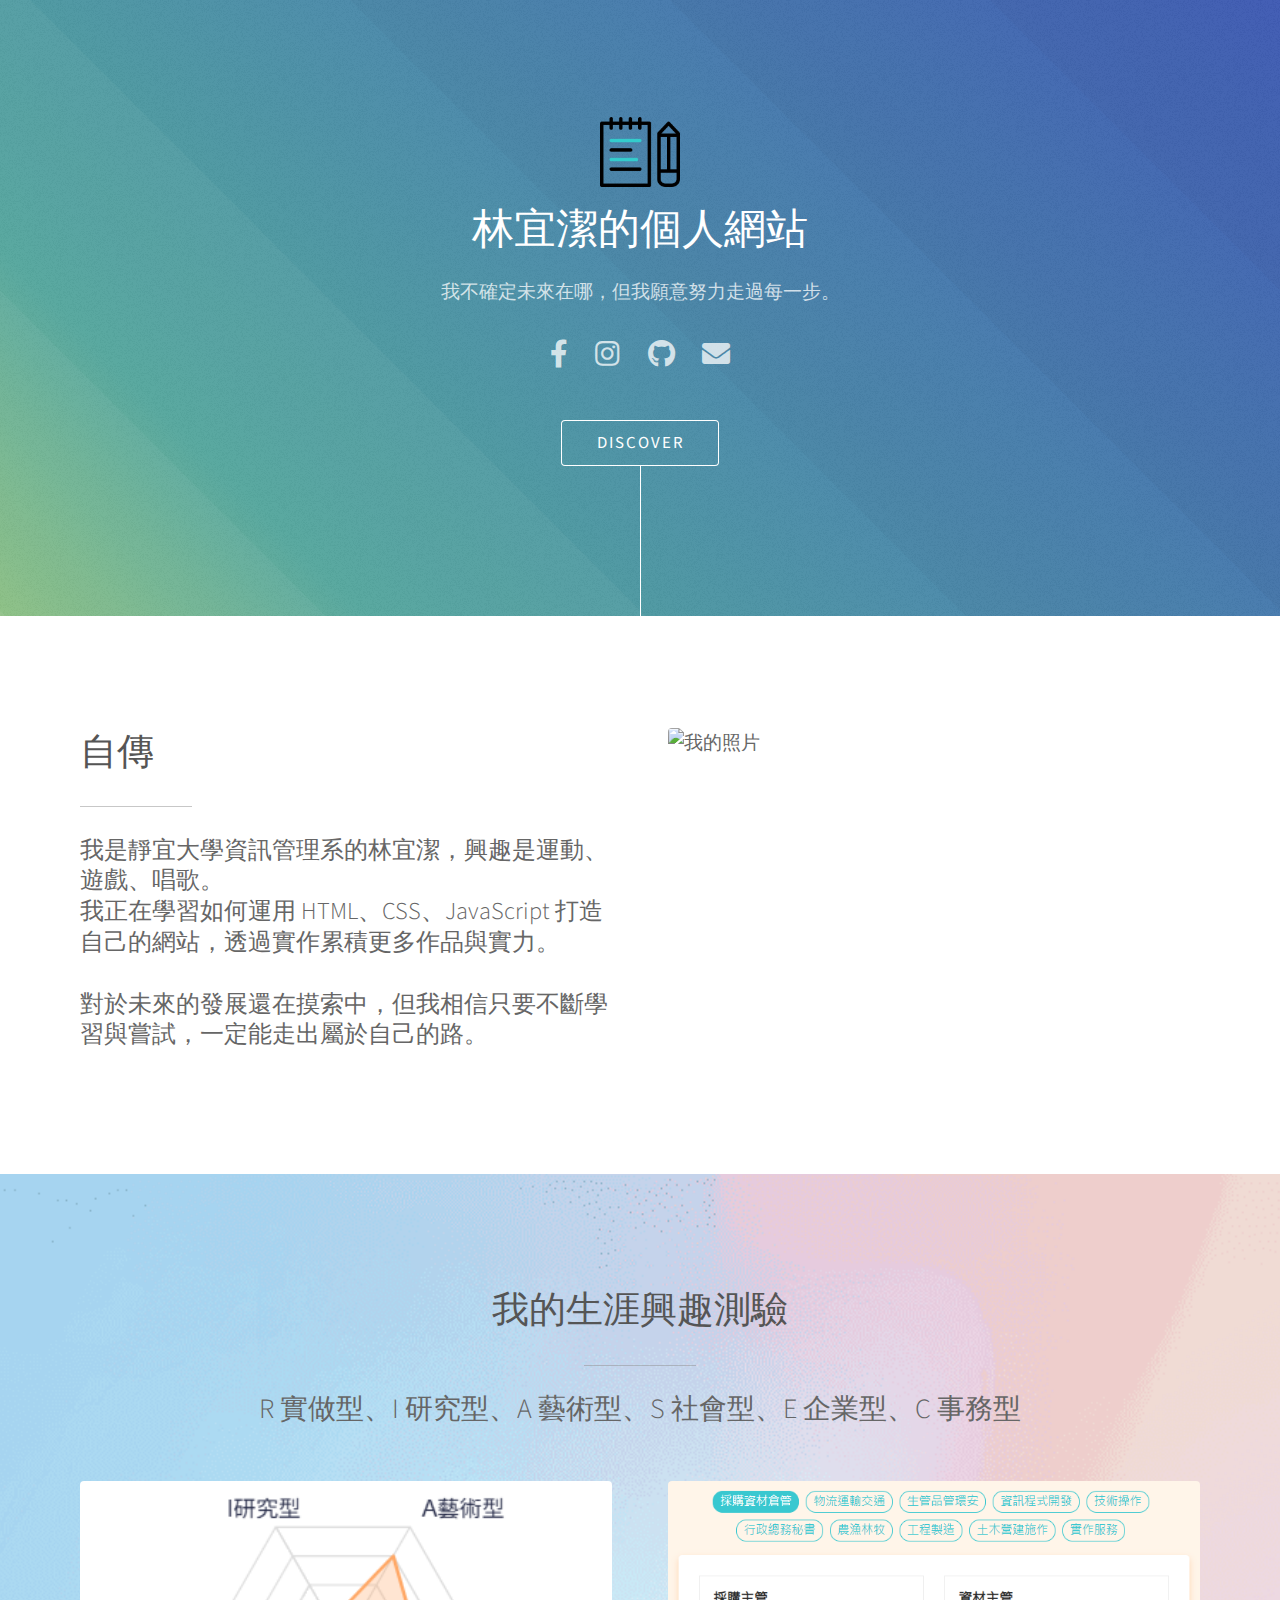
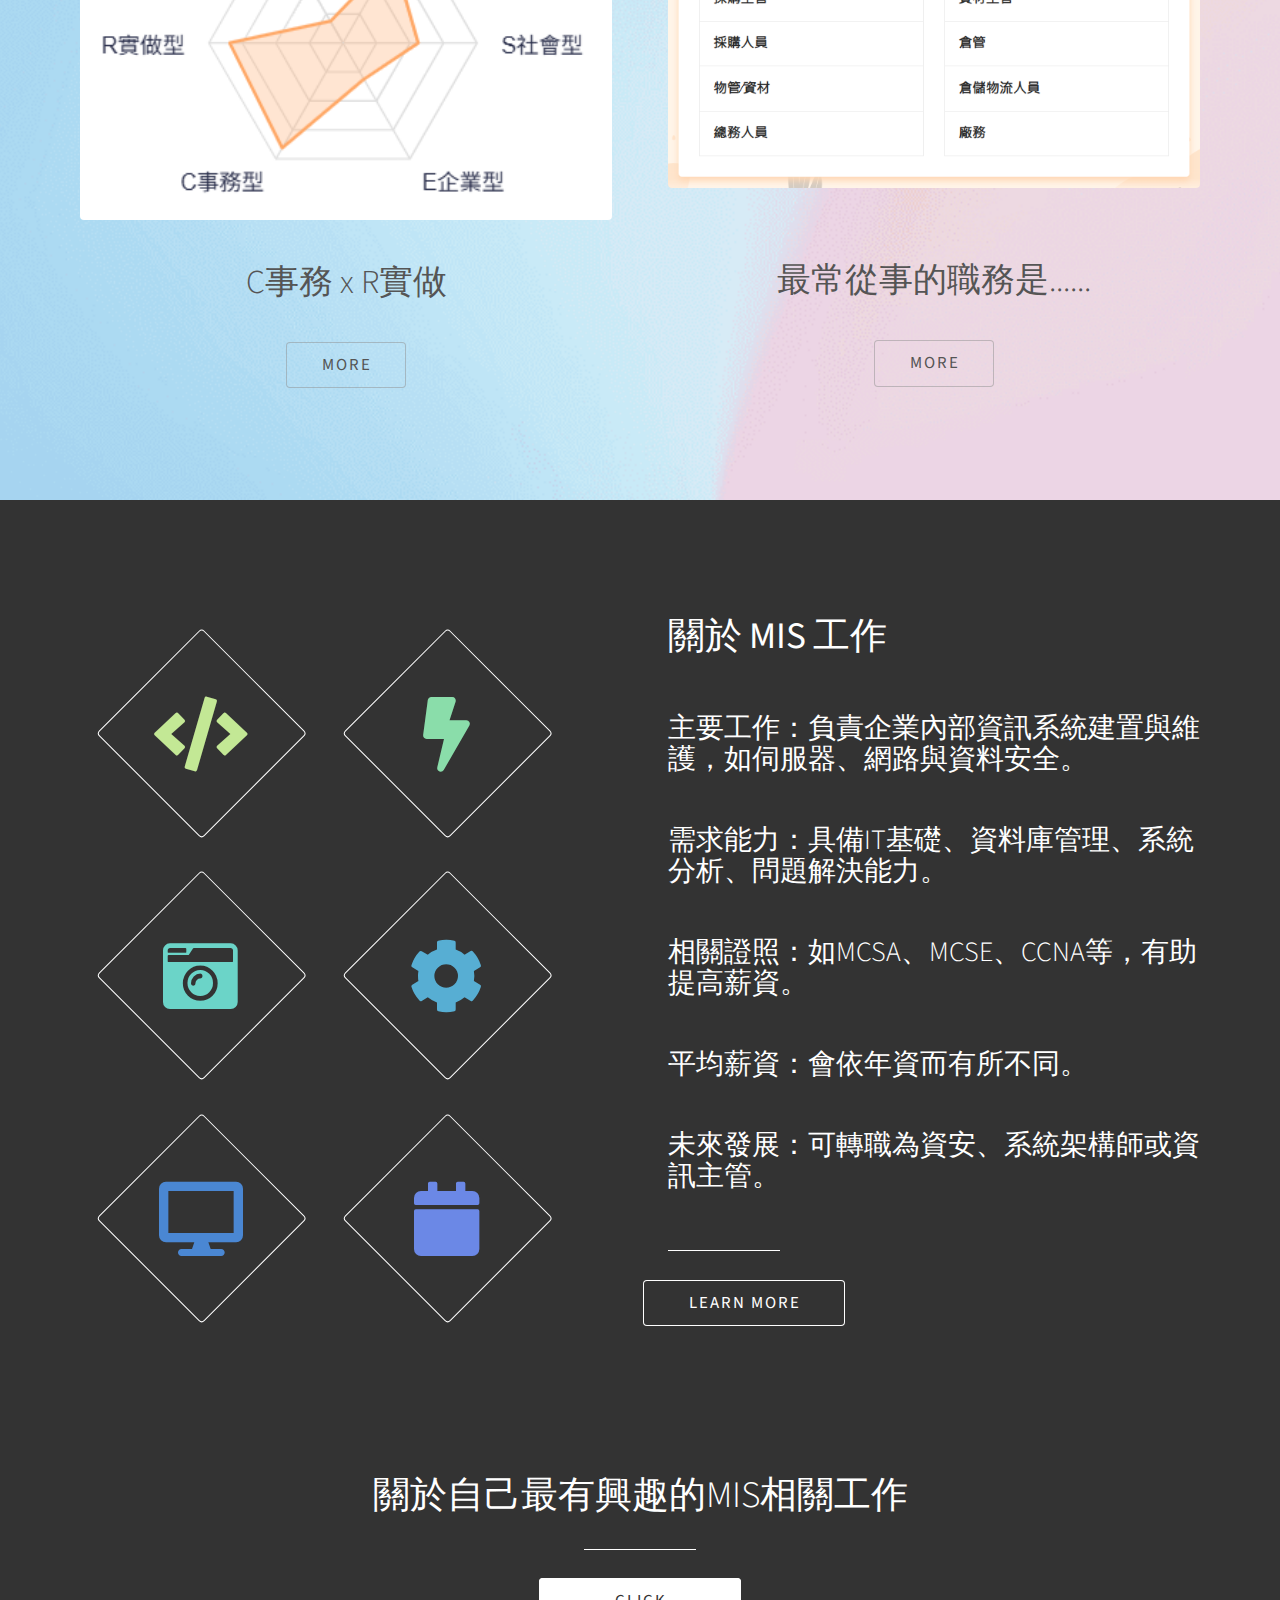
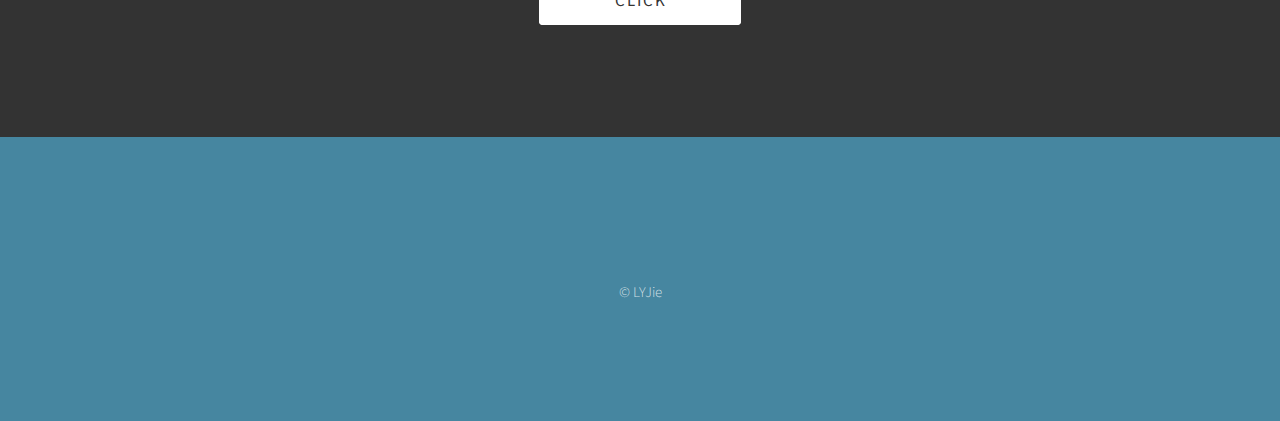
==== commit 0b119b99: "v1" ====
--- a/index.html
+++ b/index.html
@@ -18,34 +18,85 @@
 			<section id="header">
 				<div class="inner">
 					<img src="images/notebook.png" alt="Notebook" style="width: 80px; height: auto;" />
+
+					
 					<h1><strong>林宜潔的個人網站</strong></h1>
-					<p>希望透過這次實作，加強自我實力!</p>
+					<p>我不確定未來在哪，但我願意努力走過每一步。</p><br/>
+					
+					<div class="social-vertical">
+						<ul class="icons">
+							<li><a href="https://www.facebook.com/profile.php?id=100009641599571" class="icon brands alt fa-facebook-f"><span class="label">Facebook</span></a></li>
+							<li><a href="https://www.instagram.com/k._16l/" class="icon brands alt fa-instagram"><span class="label">Instagram</span></a></li>
+							<li><a href="https://github.com/kmbij/lyj" class="icon brands alt fa-github"><span class="label">GitHub</span></a></li>
+							<li><a href="email.html" class="icon solid alt fa-envelope"><span class="label">Email</span></a></li>
+						</ul>
+					</div>
+					
 					<ul class="actions special">
 						<li><a href="#one" class="button scrolly">Discover</a></li>
 					</ul>
 				</div>
 			</section>
 
+
 		<!-- One -->
 			<section id="one" class="main style1">
 				<div class="container">
 					<div class="row gtr-150">
+						<!-- 左邊：自傳文字 -->
 						<div class="col-6 col-12-medium">
 							<header class="major">
-								<h2>Lorem ipsum dolor adipiscing<br />
-								amet dolor consequat</h2>
+								<h2>自傳</h2>
 							</header>
-							<p>Adipiscing a commodo ante nunc accumsan et interdum mi ante adipiscing. A nunc lobortis non nisl amet vis sed volutpat aclacus nascetur ac non. Lorem curae et ante amet sapien sed tempus adipiscing id accumsan.</p>
+							<p style="font-size: 1.3em;">
+								我是靜宜大學資訊管理系的林宜潔，興趣是運動、遊戲、唱歌。<br />
+								我正在學習如何運用 HTML、CSS、JavaScript 打造自己的網站，透過實作累積更多作品與實力。<br /><br />
+								對於未來的發展還在摸索中，但我相信只要不斷學習與嘗試，一定能走出屬於自己的路。
+							</p>
 						</div>
+
+						<!-- 右邊：個人照片 -->
 						<div class="col-6 col-12-medium imp-medium">
-							<span class="image fit"><img src="images/pic01.jpg" alt="" /></span>
+							<span class="image fit"><img src="images/your-photo.jpg" alt="我的照片" /></span>
 						</div>
 					</div>
 				</div>
 			</section>
 
 		<!-- Two -->
-			<section id="two" class="main style2">
+			<section id="two" class="main style1 special" style="background-image: url('images/background.png'); background-size: cover; background-position: center; background-repeat: no-repeat;">
+
+				<div class="container">
+					<header class="major">
+						<h2>我的生涯興趣測驗</h2>
+					</header>
+					<p style="font-size: 1.5em;">
+						R 實做型、I 研究型、A 藝術型、S 社會型、E 企業型、C 事務型
+					</p>
+					<div class="row gtr-150">
+						<div class="col-6 col-11-medium">
+							<span class="image fit"><img src="images/interest3.png" alt="生涯興趣圖片" />
+							</span>
+							<h3 style="font-size: 1.8em;">C事務 x R實做</h3>	
+							<ul class="actions special">
+								<li><a href="interest1.html" class="button">More</a></li>
+
+							</ul>
+						</div>
+						<div class="col-6 col-12-medium">
+							<span class="image fit"><img src="images/interest2.png" alt="生涯興趣圖片" /></span><br/>
+							<h3 style="font-size: 1.8em;">最常從事的職務是......</h3>	
+							<ul class="actions special">
+								<li><a href="interest2.html" class="button">More</a></li>
+							</ul>
+						</div>
+					</div>
+				</div>
+			</section>
+
+		<!-- Three -->
+			<section id="three" class="main style2">
+
 				<div class="container">
 					<div class="row gtr-150">
 						<div class="col-6 col-12-medium">
@@ -60,395 +111,55 @@
 						</div>
 						<div class="col-6 col-12-medium">
 							<header class="major">
-								<h2>Lorem ipsum dolor adipiscing<br />
-								amet dolor consequat</h2>
+								<h2><strong>關於 MIS 工作</strong></h2><br/>
+								<p style="font-size: 1.5em;">
+								<strong>主要工作</strong>：負責企業內部資訊系統建置與維護，如伺服器、網路與資料安全。
+								</p><br/>
+
+								<p style="font-size: 1.5em;">
+								<strong>需求能力</strong>：具備IT基礎、資料庫管理、系統分析、問題解決能力。</p><br/>
+
+								<p style="font-size: 1.5em;">
+								<strong>相關證照</strong>：如MCSA、MCSE、CCNA等，有助提高薪資。</p><br/>
+
+								<p style="font-size: 1.5em;">
+								<strong>平均薪資</strong>：會依年資而有所不同。</p><br/>
+
+                                <p style="font-size: 1.5em;">
+								<strong>未來發展</strong>：可轉職為資安、系統架構師或資訊主管。
+								</p><br/>
+
+							
 							</header>
-							<p>Adipiscing a commodo ante nunc accumsan interdum mi ante adipiscing. A nunc lobortis non nisl amet vis volutpat aclacus nascetur ac non. Lorem curae eu ante amet sapien in tempus ac. Adipiscing id accumsan adipiscing ipsum.</p>
-							<p>Blandit faucibus proin. Ac aliquam integer adipiscing enim non praesent vis commodo nunc phasellus cubilia ac risus accumsan. Accumsan blandit. Lobortis phasellus non lobortis dit varius mi varius accumsan lobortis. Blandit ante aliquam lacinia lorem lobortis semper morbi col faucibus vitae integer placerat accumsan orci eu mi odio tempus adipiscing adipiscing adipiscing curae consequat feugiat etiam dolore.</p>
-							<p>Adipiscing a commodo ante nunc accumsan interdum mi ante adipiscing. A nunc lobortis non nisl amet vis volutpat aclacus nascetur ac non. Lorem curae eu ante amet sapien in tempus ac. Adipiscing id accumsan adipiscing ipsum.</p>
+								<ul class="actions special" style="margin-left: -190px;">
+									<li><a href="https://careermaster.1111.com.tw/detail/140402/" class="button wide" target="_blank">Learn More</a></li>
+								</ul>
+
 						</div>
 					</div>
 				</div>
-			</section>
+			</section>			
 
-		<!-- Three -->
-			<section id="three" class="main style1 special">
+		<!-- Four -->
+			<section id="four" class="main style2 special" style="padding-top: 1em;">
+
 				<div class="container">
 					<header class="major">
-						<h2>Adipiscing amet consequat</h2>
+						<h2>關於自己最有興趣的MIS相關工作</h2>
 					</header>
-					<p>Ante nunc accumsan et aclacus nascetur ac ante amet sapien sed.</p>
-					<div class="row gtr-150">
-						<div class="col-4 col-12-medium">
-							<span class="image fit"><img src="images/pic02.jpg" alt="" /></span>
-							<h3>Magna feugiat lorem</h3>
-							<p>Adipiscing a commodo ante nunc magna lorem et interdum mi ante nunc lobortis non amet vis sed volutpat et nascetur.</p>
-							<ul class="actions special">
-								<li><a href="#" class="button">More</a></li>
-							</ul>
-						</div>
-						<div class="col-4 col-12-medium">
-							<span class="image fit"><img src="images/pic03.jpg" alt="" /></span>
-							<h3>Magna feugiat lorem</h3>
-							<p>Adipiscing a commodo ante nunc magna lorem et interdum mi ante nunc lobortis non amet vis sed volutpat et nascetur.</p>
-							<ul class="actions special">
-								<li><a href="#" class="button">More</a></li>
-							</ul>
-						</div>
-						<div class="col-4 col-12-medium">
-							<span class="image fit"><img src="images/pic04.jpg" alt="" /></span>
-							<h3>Magna feugiat lorem</h3>
-							<p>Adipiscing a commodo ante nunc magna lorem et interdum mi ante nunc lobortis non amet vis sed volutpat et nascetur.</p>
-							<ul class="actions special">
-								<li><a href="#" class="button">More</a></li>
-							</ul>
-						</div>
-					</div>
-				</div>
-			</section>
-
-		<!-- Four -->
-			<section id="four" class="main style2 special">
-				<div class="container">
-					<header class="major">
-						<h2>Ipsum feugiat consequat?</h2>
-					</header>
-					<p>Sed lacus nascetur ac ante amet sapien.</p>
 					<ul class="actions special">
-						<li><a href="#" class="button wide primary">Sign Up</a></li>
-						<li><a href="#" class="button wide">Learn More</a></li>
+						<li><a href="job.html" class="button wide primary">Click
+						</a></li>
+						
 					</ul>
 				</div>
 			</section>
 
-		<!-- Five -->
-		<!--
-			<section id="five" class="main style1">
-				<div class="container">
-					<header class="major special">
-						<h2>Elements</h2>
-					</header>
-
-					<section>
-						<h4>Text</h4>
-						<p>This is <b>bold</b> and this is <strong>strong</strong>. This is <i>italic</i> and this is <em>emphasized</em>.
-						This is <sup>superscript</sup> text and this is <sub>subscript</sub> text.
-						This is <u>underlined</u> and this is code: <code>for (;;) { ... }</code>. Finally, <a href="#">this is a link</a>.</p>
-						<hr />
-						<header>
-							<h4>Heading with a Subtitle</h4>
-							<p>Lorem ipsum dolor sit amet nullam id egestas urna aliquam</p>
-						</header>
-						<p>Nunc lacinia ante nunc ac lobortis. Interdum adipiscing gravida odio porttitor sem non mi integer non faucibus ornare mi ut ante amet placerat aliquet. Volutpat eu sed ante lacinia sapien lorem accumsan varius montes viverra nibh in adipiscing blandit tempus accumsan.</p>
-						<header>
-							<h5>Heading with a Subtitle</h5>
-							<p>Lorem ipsum dolor sit amet nullam id egestas urna aliquam</p>
-						</header>
-						<p>Nunc lacinia ante nunc ac lobortis. Interdum adipiscing gravida odio porttitor sem non mi integer non faucibus ornare mi ut ante amet placerat aliquet. Volutpat eu sed ante lacinia sapien lorem accumsan varius montes viverra nibh in adipiscing blandit tempus accumsan.</p>
-						<hr />
-						<h2>Heading Level 2</h2>
-						<h3>Heading Level 3</h3>
-						<h4>Heading Level 4</h4>
-						<h5>Heading Level 5</h5>
-						<h6>Heading Level 6</h6>
-						<hr />
-						<h5>Blockquote</h5>
-						<blockquote>Fringilla nisl. Donec accumsan interdum nisi, quis tincidunt felis sagittis eget tempus euismod. Vestibulum ante ipsum primis in faucibus vestibulum. Blandit adipiscing eu felis iaculis volutpat ac adipiscing accumsan faucibus. Vestibulum ante ipsum primis in faucibus lorem ipsum dolor sit amet nullam adipiscing eu felis.</blockquote>
-						<h5>Preformatted</h5>
-						<pre><code>i = 0;
-
-while (!deck.isInOrder()) {
-print 'Iteration ' + i;
-deck.shuffle();
-i++;
-}
-
-print 'It took ' + i + ' iterations to sort the deck.';</code></pre>
-					</section>
-
-					<section>
-						<h4>Lists</h4>
-						<div class="row">
-							<div class="col-6 col-12-medium">
-								<h5>Unordered</h5>
-								<ul>
-									<li>Dolor pulvinar etiam.</li>
-									<li>Sagittis adipiscing.</li>
-									<li>Felis enim feugiat.</li>
-								</ul>
-								<h5>Alternate</h5>
-								<ul class="alt">
-									<li>Dolor pulvinar etiam.</li>
-									<li>Sagittis adipiscing.</li>
-									<li>Felis enim feugiat.</li>
-								</ul>
-							</div>
-							<div class="col-6 col-12-medium">
-								<h5>Ordered</h5>
-								<ol>
-									<li>Dolor pulvinar etiam.</li>
-									<li>Etiam vel felis viverra.</li>
-									<li>Felis enim feugiat.</li>
-									<li>Dolor pulvinar etiam.</li>
-									<li>Etiam vel felis lorem.</li>
-									<li>Felis enim et feugiat.</li>
-								</ol>
-								<h5>Icons</h5>
-								<ul class="icons">
-									<li><a href="#" class="icon brands fa-twitter"><span class="label">Twitter</span></a></li>
-									<li><a href="#" class="icon brands fa-facebook-f"><span class="label">Facebook</span></a></li>
-									<li><a href="#" class="icon brands fa-instagram"><span class="label">Instagram</span></a></li>
-									<li><a href="#" class="icon brands fa-github"><span class="label">Github</span></a></li>
-								</ul>
-							</div>
-						</div>
-						<h5>Actions</h5>
-						<div class="row">
-							<div class="col-6 col-12-medium">
-								<ul class="actions">
-									<li><a href="#" class="button primary">Default</a></li>
-									<li><a href="#" class="button">Default</a></li>
-								</ul>
-								<ul class="actions small">
-									<li><a href="#" class="button primary small">Small</a></li>
-									<li><a href="#" class="button small">Small</a></li>
-								</ul>
-								<ul class="actions stacked">
-									<li><a href="#" class="button primary">Default</a></li>
-									<li><a href="#" class="button">Default</a></li>
-								</ul>
-								<ul class="actions stacked">
-									<li><a href="#" class="button primary small">Small</a></li>
-									<li><a href="#" class="button small">Small</a></li>
-								</ul>
-							</div>
-							<div class="col-6 col-12-medium">
-								<ul class="actions stacked">
-									<li><a href="#" class="button primary fit">Default</a></li>
-									<li><a href="#" class="button fit">Default</a></li>
-								</ul>
-								<ul class="actions stacked">
-									<li><a href="#" class="button primary small fit">Small</a></li>
-									<li><a href="#" class="button small fit">Small</a></li>
-								</ul>
-							</div>
-						</div>
-					</section>
-
-					<section>
-						<h4>Table</h4>
-						<h5>Default</h5>
-						<div class="table-wrapper">
-							<table>
-								<thead>
-									<tr>
-										<th>Name</th>
-										<th>Description</th>
-										<th>Price</th>
-									</tr>
-								</thead>
-								<tbody>
-									<tr>
-										<td>Item One</td>
-										<td>Ante turpis integer aliquet porttitor.</td>
-										<td>29.99</td>
-									</tr>
-									<tr>
-										<td>Item Two</td>
-										<td>Vis ac commodo adipiscing arcu aliquet.</td>
-										<td>19.99</td>
-									</tr>
-									<tr>
-										<td>Item Three</td>
-										<td> Morbi faucibus arcu accumsan lorem.</td>
-										<td>29.99</td>
-									</tr>
-									<tr>
-										<td>Item Four</td>
-										<td>Vitae integer tempus condimentum.</td>
-										<td>19.99</td>
-									</tr>
-									<tr>
-										<td>Item Five</td>
-										<td>Ante turpis integer aliquet porttitor.</td>
-										<td>29.99</td>
-									</tr>
-								</tbody>
-								<tfoot>
-									<tr>
-										<td colspan="2"></td>
-										<td>100.00</td>
-									</tr>
-								</tfoot>
-							</table>
-						</div>
-
-						<h5>Alternate</h5>
-						<div class="table-wrapper">
-							<table class="alt">
-								<thead>
-									<tr>
-										<th>Name</th>
-										<th>Description</th>
-										<th>Price</th>
-									</tr>
-								</thead>
-								<tbody>
-									<tr>
-										<td>Item One</td>
-										<td>Ante turpis integer aliquet porttitor.</td>
-										<td>29.99</td>
-									</tr>
-									<tr>
-										<td>Item Two</td>
-										<td>Vis ac commodo adipiscing arcu aliquet.</td>
-										<td>19.99</td>
-									</tr>
-									<tr>
-										<td>Item Three</td>
-										<td> Morbi faucibus arcu accumsan lorem.</td>
-										<td>29.99</td>
-									</tr>
-									<tr>
-										<td>Item Four</td>
-										<td>Vitae integer tempus condimentum.</td>
-										<td>19.99</td>
-									</tr>
-									<tr>
-										<td>Item Five</td>
-										<td>Ante turpis integer aliquet porttitor.</td>
-										<td>29.99</td>
-									</tr>
-								</tbody>
-								<tfoot>
-									<tr>
-										<td colspan="2"></td>
-										<td>100.00</td>
-									</tr>
-								</tfoot>
-							</table>
-						</div>
-					</section>
-
-					<section>
-						<h4>Buttons</h4>
-						<ul class="actions">
-							<li><a href="#" class="button primary">Primary</a></li>
-							<li><a href="#" class="button">Default</a></li>
-						</ul>
-						<ul class="actions">
-							<li><a href="#" class="button large">Large</a></li>
-							<li><a href="#" class="button">Default</a></li>
-							<li><a href="#" class="button small">Small</a></li>
-						</ul>
-						<ul class="actions fit">
-							<li><a href="#" class="button fit">Fit</a></li>
-							<li><a href="#" class="button primary fit">Fit</a></li>
-							<li><a href="#" class="button fit">Fit</a></li>
-						</ul>
-						<ul class="actions fit small">
-							<li><a href="#" class="button primary fit small">Fit + Small</a></li>
-							<li><a href="#" class="button fit small">Fit + Small</a></li>
-							<li><a href="#" class="button primary fit small">Fit + Small</a></li>
-						</ul>
-						<ul class="actions">
-							<li><a href="#" class="button primary icon solid fa-download">Icon</a></li>
-							<li><a href="#" class="button icon solid fa-download">Icon</a></li>
-						</ul>
-						<ul class="actions">
-							<li><span class="button primary disabled">Disabled</span></li>
-							<li><span class="button disabled">Disabled</span></li>
-						</ul>
-					</section>
-
-					<section>
-						<h4>Form</h4>
-						<form method="post" action="#">
-							<div class="row gtr-uniform gtr-50">
-								<div class="col-6 col-12-xsmall">
-									<input type="text" name="demo-name" id="demo-name" value="" placeholder="Name" />
-								</div>
-								<div class="col-6 col-12-xsmall">
-									<input type="email" name="demo-email" id="demo-email" value="" placeholder="Email" />
-								</div>
-								<div class="col-12">
-									<select name="demo-category" id="demo-category">
-										<option value="">- Category -</option>
-										<option value="1">Manufacturing</option>
-										<option value="1">Shipping</option>
-										<option value="1">Administration</option>
-										<option value="1">Human Resources</option>
-									</select>
-								</div>
-								<div class="col-4 col-12-small">
-									<input type="radio" id="demo-priority-low" name="demo-priority" checked>
-									<label for="demo-priority-low">Low</label>
-								</div>
-								<div class="col-4 col-12-small">
-									<input type="radio" id="demo-priority-normal" name="demo-priority">
-									<label for="demo-priority-normal">Normal</label>
-								</div>
-								<div class="col-4 col-12-small">
-									<input type="radio" id="demo-priority-high" name="demo-priority">
-									<label for="demo-priority-high">High</label>
-								</div>
-								<div class="col-6 col-12-small">
-									<input type="checkbox" id="demo-copy" name="demo-copy">
-									<label for="demo-copy">Email me a copy</label>
-								</div>
-								<div class="col-6 col-12-small">
-									<input type="checkbox" id="demo-human" name="demo-human" checked>
-									<label for="demo-human">Not a robot</label>
-								</div>
-								<div class="col-12">
-									<textarea name="demo-message" id="demo-message" placeholder="Enter your message" rows="6"></textarea>
-								</div>
-								<div class="col-12">
-									<ul class="actions">
-										<li><input type="submit" value="Send Message" class="primary" /></li>
-										<li><input type="reset" value="Reset" /></li>
-									</ul>
-								</div>
-							</div>
-						</form>
-					</section>
-
-					<section>
-						<h4>Image</h4>
-						<h5>Fit</h5>
-						<div class="box alt">
-							<div class="row gtr-uniform gtr-50">
-								<div class="col-12"><span class="image fit"><img src="images/pic06.jpg" alt="" /></span></div>
-								<div class="col-4"><span class="image fit"><img src="images/pic02.jpg" alt="" /></span></div>
-								<div class="col-4"><span class="image fit"><img src="images/pic03.jpg" alt="" /></span></div>
-								<div class="col-4"><span class="image fit"><img src="images/pic04.jpg" alt="" /></span></div>
-								<div class="col-4"><span class="image fit"><img src="images/pic03.jpg" alt="" /></span></div>
-								<div class="col-4"><span class="image fit"><img src="images/pic04.jpg" alt="" /></span></div>
-								<div class="col-4"><span class="image fit"><img src="images/pic02.jpg" alt="" /></span></div>
-								<div class="col-4"><span class="image fit"><img src="images/pic04.jpg" alt="" /></span></div>
-								<div class="col-4"><span class="image fit"><img src="images/pic02.jpg" alt="" /></span></div>
-								<div class="col-4"><span class="image fit"><img src="images/pic03.jpg" alt="" /></span></div>
-							</div>
-						</div>
-						<h5>Left &amp; Right</h5>
-						<p><span class="image left"><img src="images/pic05.jpg" alt="" /></span>Fringilla nisl. Donec accumsan interdum nisi, quis tincidunt felis sagittis eget. tempus euismod. Vestibulum ante ipsum primis in faucibus vestibulum. Blandit adipiscing eu felis iaculis volutpat ac adipiscing accumsan eu faucibus. Integer ac pellentesque praesent tincidunt felis sagittis eget. tempus euismod. Vestibulum ante ipsum primis in faucibus vestibulum. Blandit adipiscing eu felis iaculis volutpat ac adipiscing accumsan eu faucibus. Integer ac pellentesque praesent. Donec accumsan interdum nisi, quis tincidunt felis sagittis eget. tempus euismod. Vestibulum ante ipsum primis in faucibus vestibulum. Blandit adipiscing eu felis iaculis volutpat ac adipiscing accumsan eu faucibus. Integer ac pellentesque praesent tincidunt felis sagittis eget. tempus euismod. Vestibulum ante ipsum primis in faucibus vestibulum. Blandit adipiscing eu felis iaculis volutpat ac adipiscing accumsan eu faucibus. Integer ac pellentesque praesent. Blandit adipiscing eu felis iaculis volutpat ac adipiscing accumsan eu faucibus. Integer ac pellentesque praesent tincidunt felis sagittis eget. tempus euismod. Vestibulum ante ipsum primis in faucibus vestibulum. Blandit adipiscing eu felis iaculis volutpat ac adipiscing accumsan eu faucibus. Integer ac pellentesque praesent.</p>
-						<p><span class="image right"><img src="images/pic05.jpg" alt="" /></span>Fringilla nisl. Donec accumsan interdum nisi, quis tincidunt felis sagittis eget. tempus euismod. Vestibulum ante ipsum primis in faucibus vestibulum. Blandit adipiscing eu felis iaculis volutpat ac adipiscing accumsan eu faucibus. Integer ac pellentesque praesent tincidunt felis sagittis eget. tempus euismod. Vestibulum ante ipsum primis in faucibus vestibulum. Blandit adipiscing eu felis iaculis volutpat ac adipiscing accumsan eu faucibus. Integer ac pellentesque praesent. Donec accumsan interdum nisi, quis tincidunt felis sagittis eget. tempus euismod. Vestibulum ante ipsum primis in faucibus vestibulum. Blandit adipiscing eu felis iaculis volutpat ac adipiscing accumsan eu faucibus. Integer ac pellentesque praesent tincidunt felis sagittis eget. tempus euismod. Vestibulum ante ipsum primis in faucibus vestibulum. Blandit adipiscing eu felis iaculis volutpat ac adipiscing accumsan eu faucibus. Integer ac pellentesque praesent. Blandit adipiscing eu felis iaculis volutpat ac adipiscing accumsan eu faucibus. Integer ac pellentesque praesent tincidunt felis sagittis eget. tempus euismod. Vestibulum ante ipsum primis in faucibus vestibulum. Blandit adipiscing eu felis iaculis volutpat ac adipiscing accumsan eu faucibus. Integer ac pellentesque praesent.</p>
-					</section>
-
-				</div>
-			</section>
-		-->
-
 		<!-- Footer -->
 			<section id="footer">
-				<ul class="icons">
-					<li><a href="https://www.facebook.com/profile.php?id=100009641599571" class="icon brands alt fa-facebook-f"><span class="label">Facebook</span></a></li>
-					<li><a href="https://www.instagram.com/k._16l/" class="icon brands alt fa-instagram"><span class="label">Instagram</span></a></li>
-					<li><a href="#" class="icon brands alt fa-github"><span class="label">GitHub</span></a></li>
-					<li><a href="#" class="icon solid alt fa-envelope"><span class="label">Email</span></a></li>
-				</ul>
+				
 				<ul class="copyright">
-					<li>&copy; Untitled</li><li>Design: <a href="http://html5up.net">HTML5 UP</a></li>
+					<li>&copy; LYJie</li>
 				</ul>
 			</section>
 
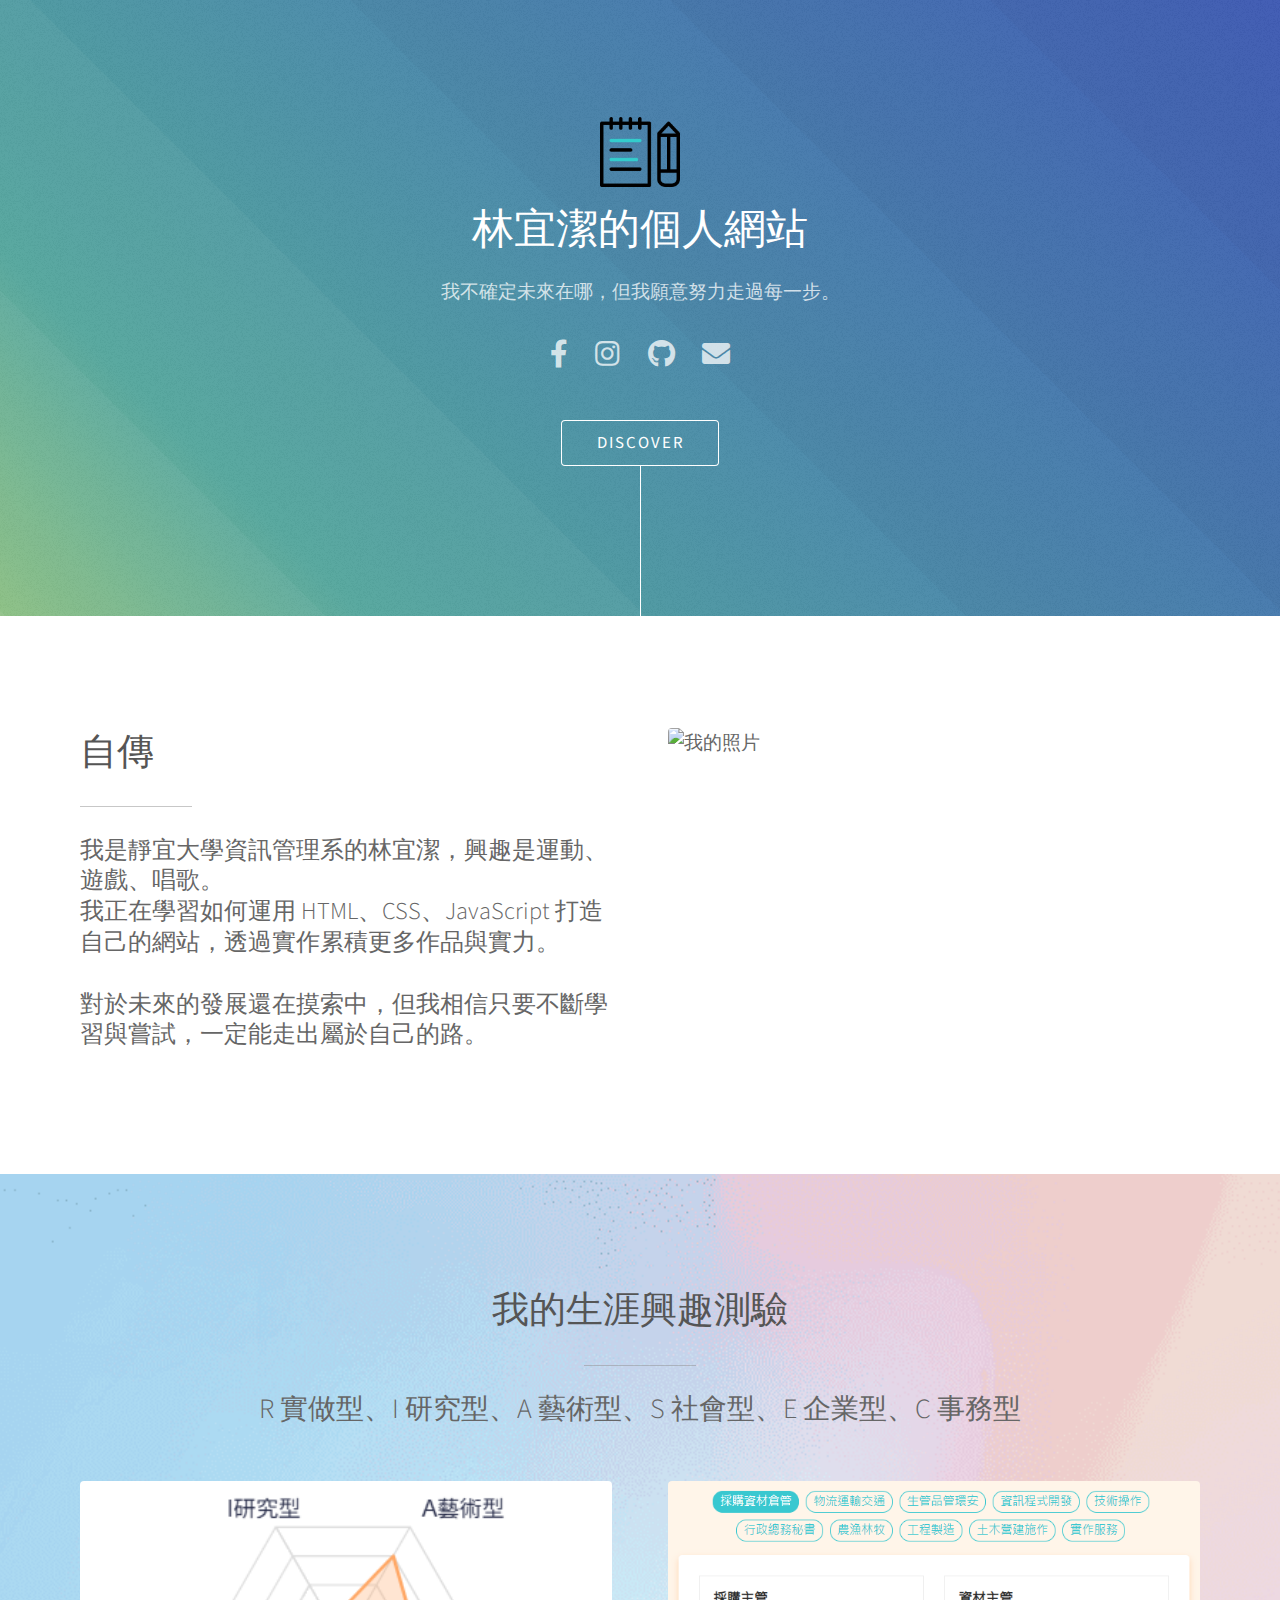
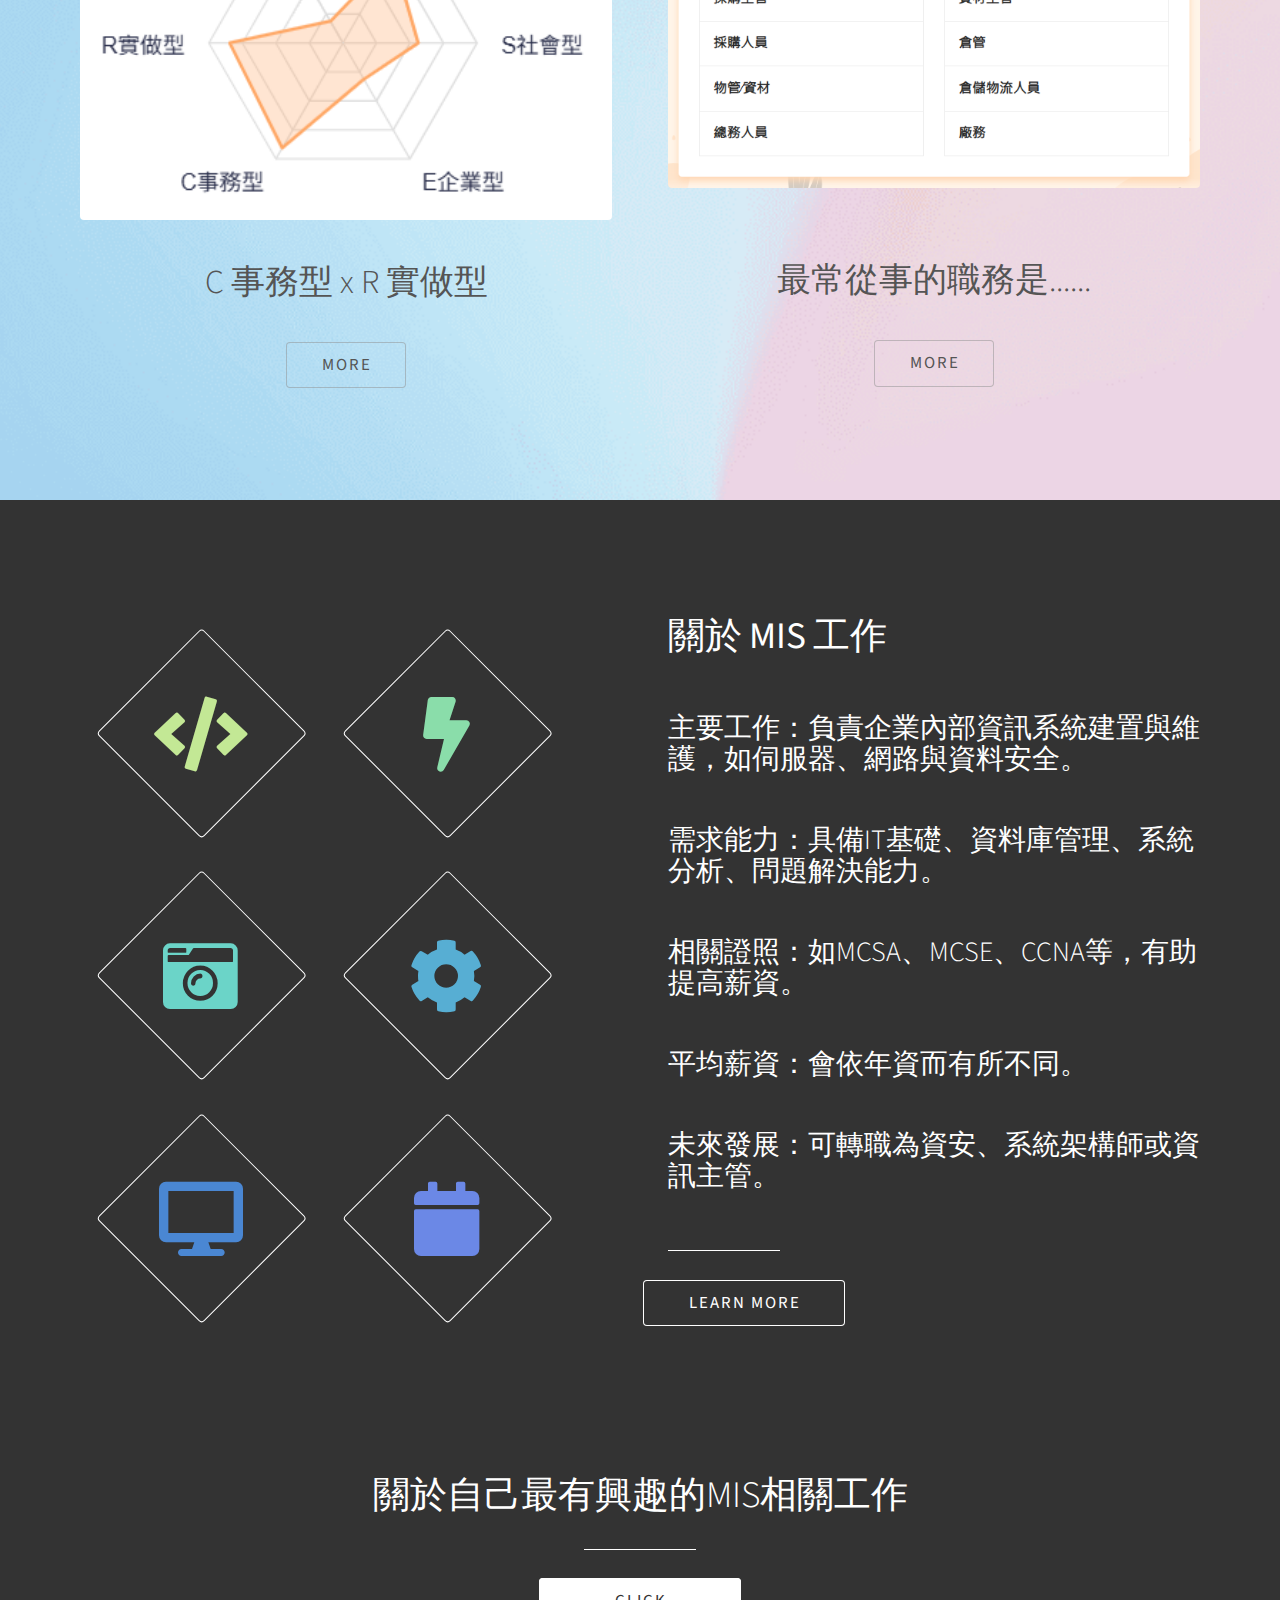
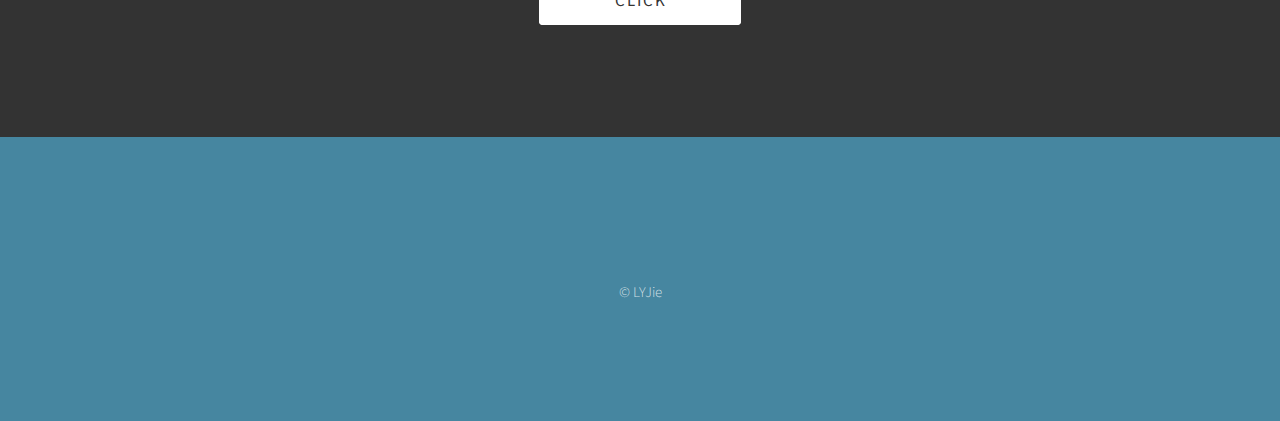
==== commit 27a01290: "v2" ====
--- a/index.html
+++ b/index.html
@@ -77,7 +77,7 @@
 						<div class="col-6 col-11-medium">
 							<span class="image fit"><img src="images/interest3.png" alt="生涯興趣圖片" />
 							</span>
-							<h3 style="font-size: 1.8em;">C事務 x R實做</h3>	
+							<h3 style="font-size: 1.8em;">C 事務型 x R 實做型</h3>	
 							<ul class="actions special">
 								<li><a href="interest1.html" class="button">More</a></li>
 
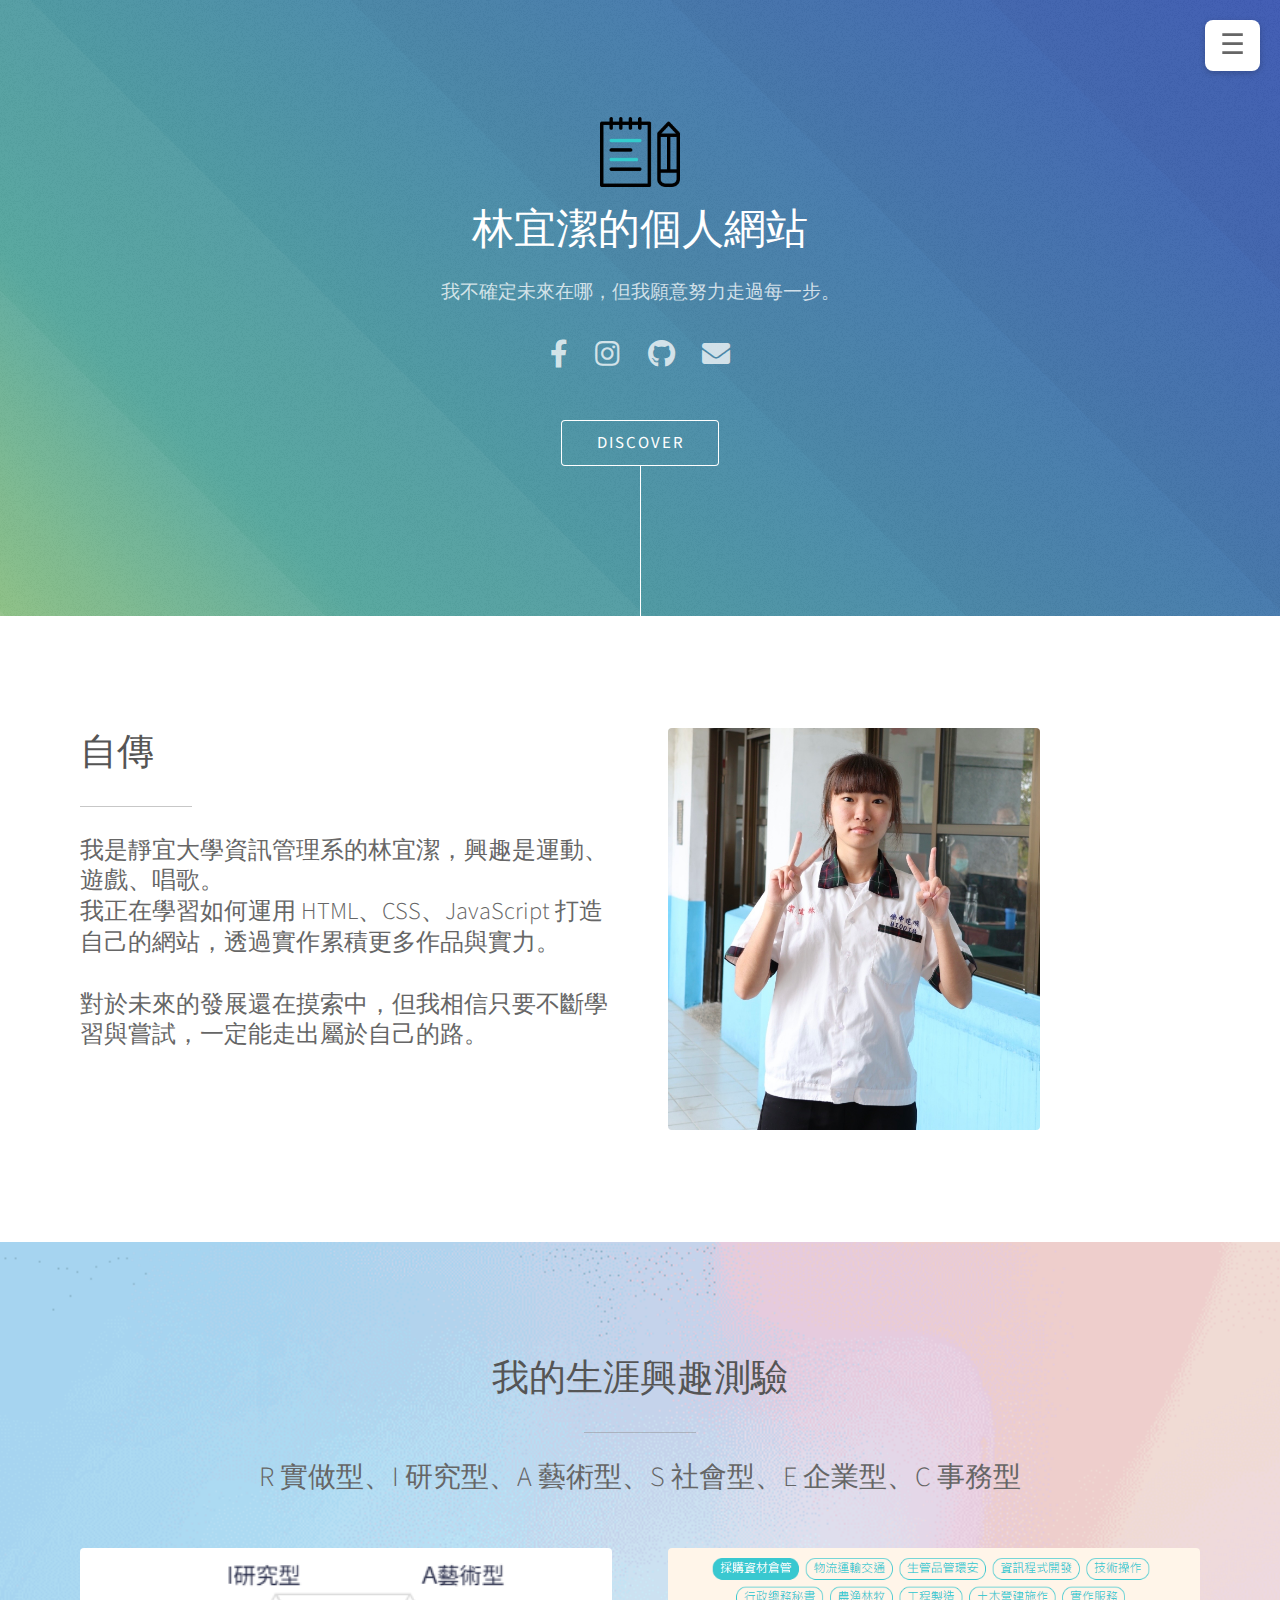
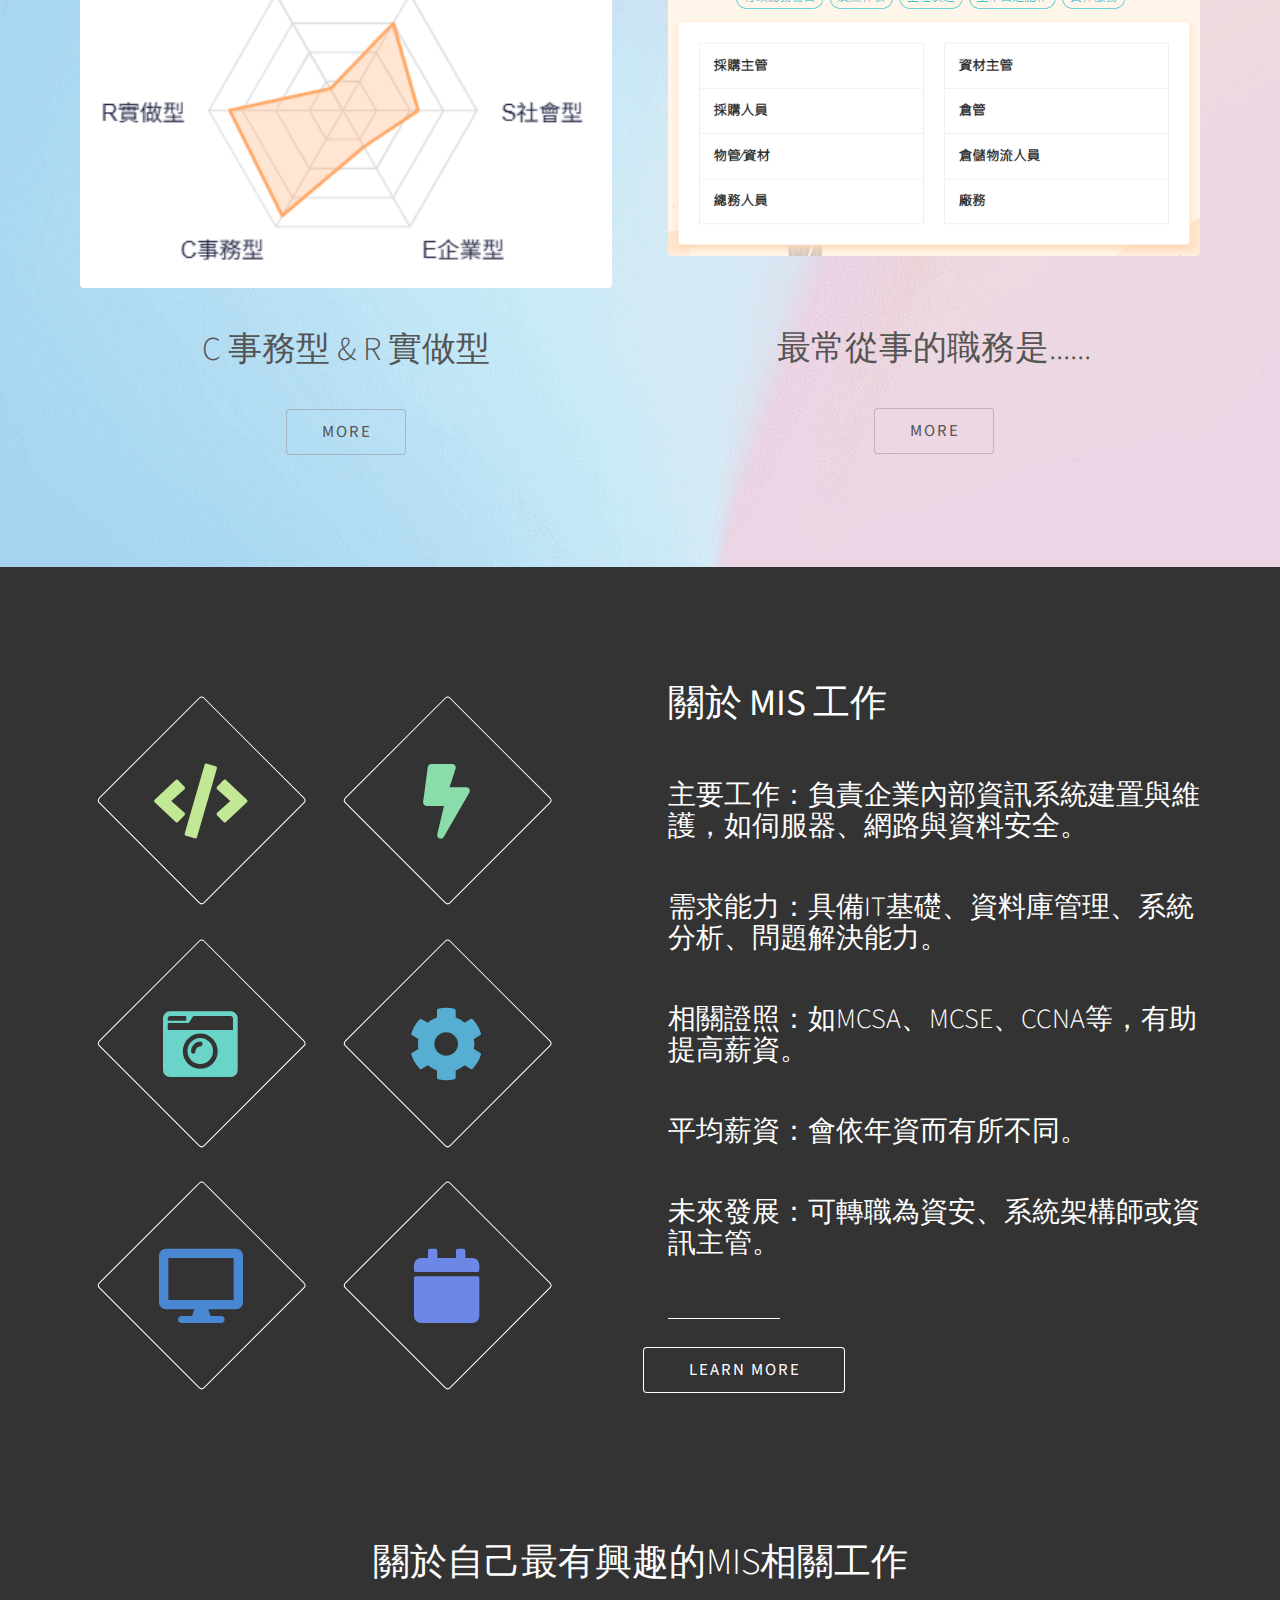
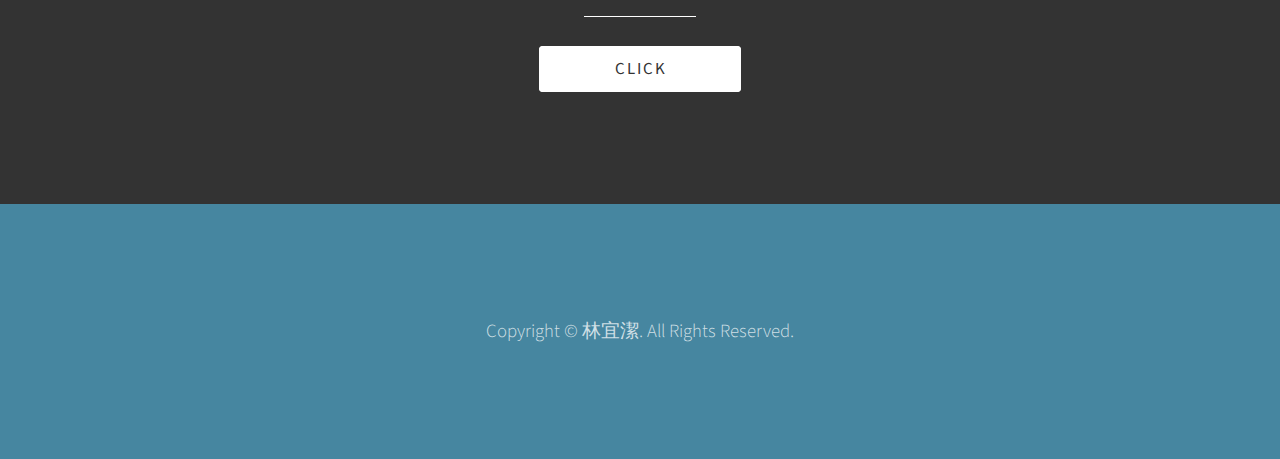
==== commit 4a2ad8b6: "v4" ====
--- a/index.html
+++ b/index.html
@@ -5,171 +5,197 @@
 	Free for personal and commercial use under the CCA 3.0 license (html5up.net/license)
 -->
 <html>
-	<head>
-		<title>Photon by HTML5 UP</title>
-		<meta charset="utf-8" />
-		<meta name="viewport" content="width=device-width, initial-scale=1, user-scalable=no" />
-		<link rel="stylesheet" href="assets/css/main.css" />
-		<noscript><link rel="stylesheet" href="assets/css/noscript.css" /></noscript>
-	</head>
-	<body class="is-preload">
-
-		<!-- Header -->
-			<section id="header">
-				<div class="inner">
-					<img src="images/notebook.png" alt="Notebook" style="width: 80px; height: auto;" />
-
-					
-					<h1><strong>林宜潔的個人網站</strong></h1>
-					<p>我不確定未來在哪，但我願意努力走過每一步。</p><br/>
-					
-					<div class="social-vertical">
-						<ul class="icons">
-							<li><a href="https://www.facebook.com/profile.php?id=100009641599571" class="icon brands alt fa-facebook-f"><span class="label">Facebook</span></a></li>
-							<li><a href="https://www.instagram.com/k._16l/" class="icon brands alt fa-instagram"><span class="label">Instagram</span></a></li>
-							<li><a href="https://github.com/kmbij/lyj" class="icon brands alt fa-github"><span class="label">GitHub</span></a></li>
-							<li><a href="email.html" class="icon solid alt fa-envelope"><span class="label">Email</span></a></li>
-						</ul>
-					</div>
-					
-					<ul class="actions special">
-						<li><a href="#one" class="button scrolly">Discover</a></li>
+<head>
+	<title>Photon by HTML5 UP</title>
+	<meta charset="utf-8" />
+	<meta name="viewport" content="width=device-width, initial-scale=1, user-scalable=no" />
+	<link rel="stylesheet" href="assets/css/main.css" />
+	<noscript><link rel="stylesheet" href="assets/css/noscript.css" /></noscript>
+	<style>
+		#menuToggle {
+			position: fixed;
+			top: 20px;
+			right: 20px;
+			z-index: 1001;
+			background-color: #fff;
+			padding: 10px 15px;
+			border-radius: 8px;
+			box-shadow: 0 2px 6px rgba(0,0,0,0.2);
+			cursor: pointer;
+			font-size: 1.5em;
+			user-select: none;
+		}
+
+		#navMenu {
+			position: fixed;
+			top: 70px;
+			right: 20px;
+			z-index: 1000;
+			display: none;
+			background: rgba(255, 255, 255, 0.95);
+			padding: 15px;
+			border-radius: 10px;
+			box-shadow: 0 2px 6px rgba(0,0,0,0.2);
+		}
+
+		#navMenu ul {
+			list-style: none;
+			margin: 0;
+			padding: 0;
+		}
+
+		#navMenu ul li {
+			margin: 10px 0;
+		}
+
+		#navMenu ul li a {
+			text-decoration: none;
+			color: #333;
+			font-weight: bold;
+		}
+	</style>
+</head>
+<body class="is-preload">
+
+	<!-- Hamburger Button -->
+	<div id="menuToggle">☰</div>
+
+	<!-- Toggle Menu -->
+	<nav id="navMenu">
+		<ul>
+			<li><a href="#header">首頁</a></li>
+			<li><a href="#one">自傳</a></li>
+			<li><a href="#two">興趣測驗</a></li>
+			<li><a href="#three">MIS介紹</a></li>
+			<li><a href="#four">興趣工作</a></li>
+		</ul>
+	</nav>
+
+	<!-- 其餘內容從 header 開始 -->
+	<section id="header">
+		<div class="inner">
+			<img src="images/notebook.png" alt="Notebook" style="width: 80px; height: auto;" />
+			<h1><strong>林宜潔的個人網站</strong></h1>
+			<p>我不確定未來在哪，但我願意努力走過每一步。</p><br/>
+			<div class="social-vertical">
+				<ul class="icons">
+					<li><a href="https://www.facebook.com/profile.php?id=100009641599571" class="icon brands alt fa-facebook-f"><span class="label">Facebook</span></a></li>
+					<li><a href="https://www.instagram.com/k._16l/" class="icon brands alt fa-instagram"><span class="label">Instagram</span></a></li>
+					<li><a href="https://github.com/kmbij/lyj" class="icon brands alt fa-github"><span class="label">GitHub</span></a></li>
+					<li><a href="email.html" class="icon solid alt fa-envelope"><span class="label">Email</span></a></li>
+				</ul>
+			</div>
+			<ul class="actions special">
+				<li><a href="#one" class="button scrolly">Discover</a></li>
+			</ul>
+		</div>
+	</section>
+
+	<!-- Section One：自傳 -->
+	<section id="one" class="main style1">
+		<div class="container">
+			<div class="row gtr-150">
+				<div class="col-6 col-12-medium">
+					<header class="major"><h2>自傳</h2></header>
+					<p style="font-size: 1.3em;">
+						我是靜宜大學資訊管理系的林宜潔，興趣是運動、遊戲、唱歌。<br />
+						我正在學習如何運用 HTML、CSS、JavaScript 打造自己的網站，透過實作累積更多作品與實力。<br /><br />
+						對於未來的發展還在摸索中，但我相信只要不斷學習與嘗試，一定能走出屬於自己的路。
+					</p>
+				</div>
+				
+				<div class="col-6 col-12-medium imp-medium">
+					<span class="image fit"><img src="images/林宜潔2.jpg" alt="我的照片" style="width: 70%; height: auto;" /></span>
+				</div>
+			</div>
+		</div>
+	</section>
+
+	<!-- Section Two：興趣測驗 -->
+	<section id="two" class="main style1 special" style="background-image: url('images/background.png'); background-size: cover; background-position: center; background-repeat: no-repeat;">
+		<div class="container">
+			<header class="major"><h2>我的生涯興趣測驗</h2></header>
+			<p style="font-size: 1.5em;">R 實做型、I 研究型、A 藝術型、S 社會型、E 企業型、C 事務型</p>
+			<div class="row gtr-150">
+				<div class="col-6 col-11-medium">
+					<span class="image fit"><img src="images/interest3.png" alt="生涯興趣圖片" /></span>
+					<h3 style="font-size: 1.8em;">C 事務型 & R 實做型</h3>
+					<ul class="actions special"><li><a href="interest1.html" class="button">More</a></li></ul>
+				</div>
+				<div class="col-6 col-12-medium">
+					<span class="image fit"><img src="images/interest2.png" alt="生涯興趣圖片" /></span><br/>
+					<h3 style="font-size: 1.8em;">最常從事的職務是......</h3>
+					<ul class="actions special"><li><a href="interest2.html" class="button">More</a></li></ul>
+				</div>
+			</div>
+		</div>
+	</section>
+
+	<!-- Section Three：MIS介紹 -->
+	<section id="three" class="main style2">
+		<div class="container">
+			<div class="row gtr-150">
+				<div class="col-6 col-12-medium">
+					<ul class="major-icons">
+						<li><span class="icon solid style1 major fa-code"></span></li>
+						<li><span class="icon solid style2 major fa-bolt"></span></li>
+						<li><span class="icon solid style3 major fa-camera-retro"></span></li>
+						<li><span class="icon solid style4 major fa-cog"></span></li>
+						<li><span class="icon solid style5 major fa-desktop"></span></li>
+						<li><span class="icon solid style6 major fa-calendar"></span></li>
 					</ul>
 				</div>
-			</section>
-
-
-		<!-- One -->
-			<section id="one" class="main style1">
-				<div class="container">
-					<div class="row gtr-150">
-						<!-- 左邊：自傳文字 -->
-						<div class="col-6 col-12-medium">
-							<header class="major">
-								<h2>自傳</h2>
-							</header>
-							<p style="font-size: 1.3em;">
-								我是靜宜大學資訊管理系的林宜潔，興趣是運動、遊戲、唱歌。<br />
-								我正在學習如何運用 HTML、CSS、JavaScript 打造自己的網站，透過實作累積更多作品與實力。<br /><br />
-								對於未來的發展還在摸索中，但我相信只要不斷學習與嘗試，一定能走出屬於自己的路。
-							</p>
-						</div>
-
-						<!-- 右邊：個人照片 -->
-						<div class="col-6 col-12-medium imp-medium">
-							<span class="image fit"><img src="images/your-photo.jpg" alt="我的照片" /></span>
-						</div>
-					</div>
-				</div>
-			</section>
-
-		<!-- Two -->
-			<section id="two" class="main style1 special" style="background-image: url('images/background.png'); background-size: cover; background-position: center; background-repeat: no-repeat;">
-
-				<div class="container">
+				<div class="col-6 col-12-medium">
 					<header class="major">
-						<h2>我的生涯興趣測驗</h2>
+						<h2><strong>關於 MIS 工作</strong></h2><br/>
+						<p style="font-size: 1.5em;"><strong>主要工作</strong>：負責企業內部資訊系統建置與維護，如伺服器、網路與資料安全。</p><br/>
+						<p style="font-size: 1.5em;"><strong>需求能力</strong>：具備IT基礎、資料庫管理、系統分析、問題解決能力。</p><br/>
+						<p style="font-size: 1.5em;"><strong>相關證照</strong>：如MCSA、MCSE、CCNA等，有助提高薪資。</p><br/>
+						<p style="font-size: 1.5em;"><strong>平均薪資</strong>：會依年資而有所不同。</p><br/>
+						<p style="font-size: 1.5em;"><strong>未來發展</strong>：可轉職為資安、系統架構師或資訊主管。</p><br/>
 					</header>
-					<p style="font-size: 1.5em;">
-						R 實做型、I 研究型、A 藝術型、S 社會型、E 企業型、C 事務型
-					</p>
-					<div class="row gtr-150">
-						<div class="col-6 col-11-medium">
-							<span class="image fit"><img src="images/interest3.png" alt="生涯興趣圖片" />
-							</span>
-							<h3 style="font-size: 1.8em;">C 事務型 x R 實做型</h3>	
-							<ul class="actions special">
-								<li><a href="interest1.html" class="button">More</a></li>
-
-							</ul>
-						</div>
-						<div class="col-6 col-12-medium">
-							<span class="image fit"><img src="images/interest2.png" alt="生涯興趣圖片" /></span><br/>
-							<h3 style="font-size: 1.8em;">最常從事的職務是......</h3>	
-							<ul class="actions special">
-								<li><a href="interest2.html" class="button">More</a></li>
-							</ul>
-						</div>
-					</div>
-				</div>
-			</section>
-
-		<!-- Three -->
-			<section id="three" class="main style2">
-
-				<div class="container">
-					<div class="row gtr-150">
-						<div class="col-6 col-12-medium">
-							<ul class="major-icons">
-								<li><span class="icon solid style1 major fa-code"></span></li>
-								<li><span class="icon solid style2 major fa-bolt"></span></li>
-								<li><span class="icon solid style3 major fa-camera-retro"></span></li>
-								<li><span class="icon solid style4 major fa-cog"></span></li>
-								<li><span class="icon solid style5 major fa-desktop"></span></li>
-								<li><span class="icon solid style6 major fa-calendar"></span></li>
-							</ul>
-						</div>
-						<div class="col-6 col-12-medium">
-							<header class="major">
-								<h2><strong>關於 MIS 工作</strong></h2><br/>
-								<p style="font-size: 1.5em;">
-								<strong>主要工作</strong>：負責企業內部資訊系統建置與維護，如伺服器、網路與資料安全。
-								</p><br/>
-
-								<p style="font-size: 1.5em;">
-								<strong>需求能力</strong>：具備IT基礎、資料庫管理、系統分析、問題解決能力。</p><br/>
-
-								<p style="font-size: 1.5em;">
-								<strong>相關證照</strong>：如MCSA、MCSE、CCNA等，有助提高薪資。</p><br/>
-
-								<p style="font-size: 1.5em;">
-								<strong>平均薪資</strong>：會依年資而有所不同。</p><br/>
-
-                                <p style="font-size: 1.5em;">
-								<strong>未來發展</strong>：可轉職為資安、系統架構師或資訊主管。
-								</p><br/>
-
-							
-							</header>
-								<ul class="actions special" style="margin-left: -190px;">
-									<li><a href="https://careermaster.1111.com.tw/detail/140402/" class="button wide" target="_blank">Learn More</a></li>
-								</ul>
-
-						</div>
-					</div>
-				</div>
-			</section>			
-
-		<!-- Four -->
-			<section id="four" class="main style2 special" style="padding-top: 1em;">
-
-				<div class="container">
-					<header class="major">
-						<h2>關於自己最有興趣的MIS相關工作</h2>
-					</header>
-					<ul class="actions special">
-						<li><a href="job.html" class="button wide primary">Click
-						</a></li>
-						
+					<ul class="actions special" style="margin-left: -190px;">
+						<li><a href="https://careermaster.1111.com.tw/detail/140402/" class="button wide" target="_blank">Learn More</a></li>
 					</ul>
 				</div>
-			</section>
-
-		<!-- Footer -->
-			<section id="footer">
-				
-				<ul class="copyright">
-					<li>&copy; LYJie</li>
-				</ul>
-			</section>
-
-		<!-- Scripts -->
-			<script src="assets/js/jquery.min.js"></script>
-			<script src="assets/js/jquery.scrolly.min.js"></script>
-			<script src="assets/js/browser.min.js"></script>
-			<script src="assets/js/breakpoints.min.js"></script>
-			<script src="assets/js/util.js"></script>
-			<script src="assets/js/main.js"></script>
-
-	</body>
-</html>+			</div>
+		</div>
+	</section>
+
+	<!-- Section Four：興趣工作 -->
+	<section id="four" class="main style2 special" style="padding-top: 1em;">
+		<div class="container">
+			<header class="major"><h2>關於自己最有興趣的MIS相關工作</h2></header>
+			<ul class="actions special">
+				<li><a href="job.html" class="button wide primary">Click</a></li>
+			</ul>
+		</div>
+	</section>
+
+
+	<!-- Footer -->
+	<section id="footer">
+		<footer>
+		Copyright ©  林宜潔. All Rights Reserved.
+		</footer>
+	</section>
+
+	<!-- Scripts -->
+	<script src="assets/js/jquery.min.js"></script>
+	<script src="assets/js/jquery.scrolly.min.js"></script>
+	<script src="assets/js/browser.min.js"></script>
+	<script src="assets/js/breakpoints.min.js"></script>
+	<script src="assets/js/util.js"></script>
+	<script src="assets/js/main.js"></script>
+	<script>
+		document.getElementById("menuToggle").addEventListener("click", function () {
+			var menu = document.getElementById("navMenu");
+			if (menu.style.display === "block") {
+				menu.style.display = "none";
+			} else {
+				menu.style.display = "block";
+			}
+		});
+	</script>
+</body>
+</html>
